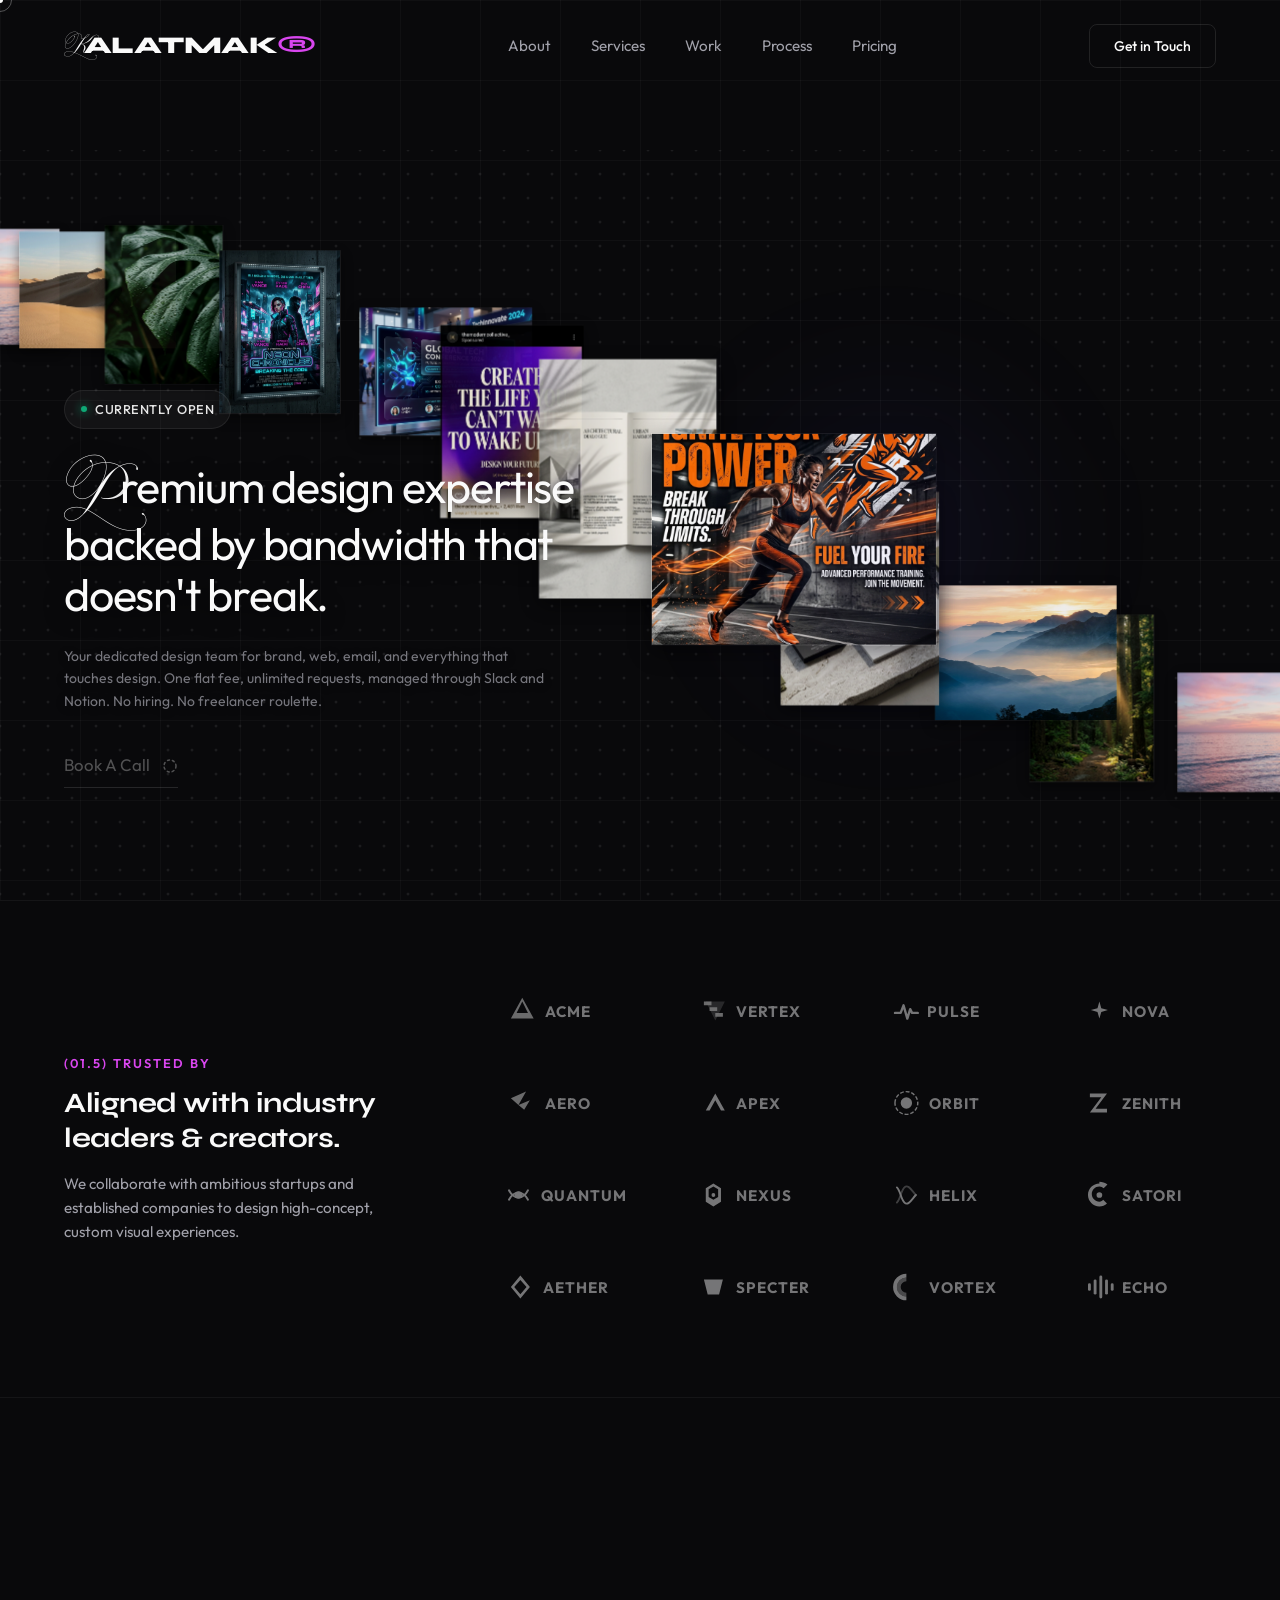
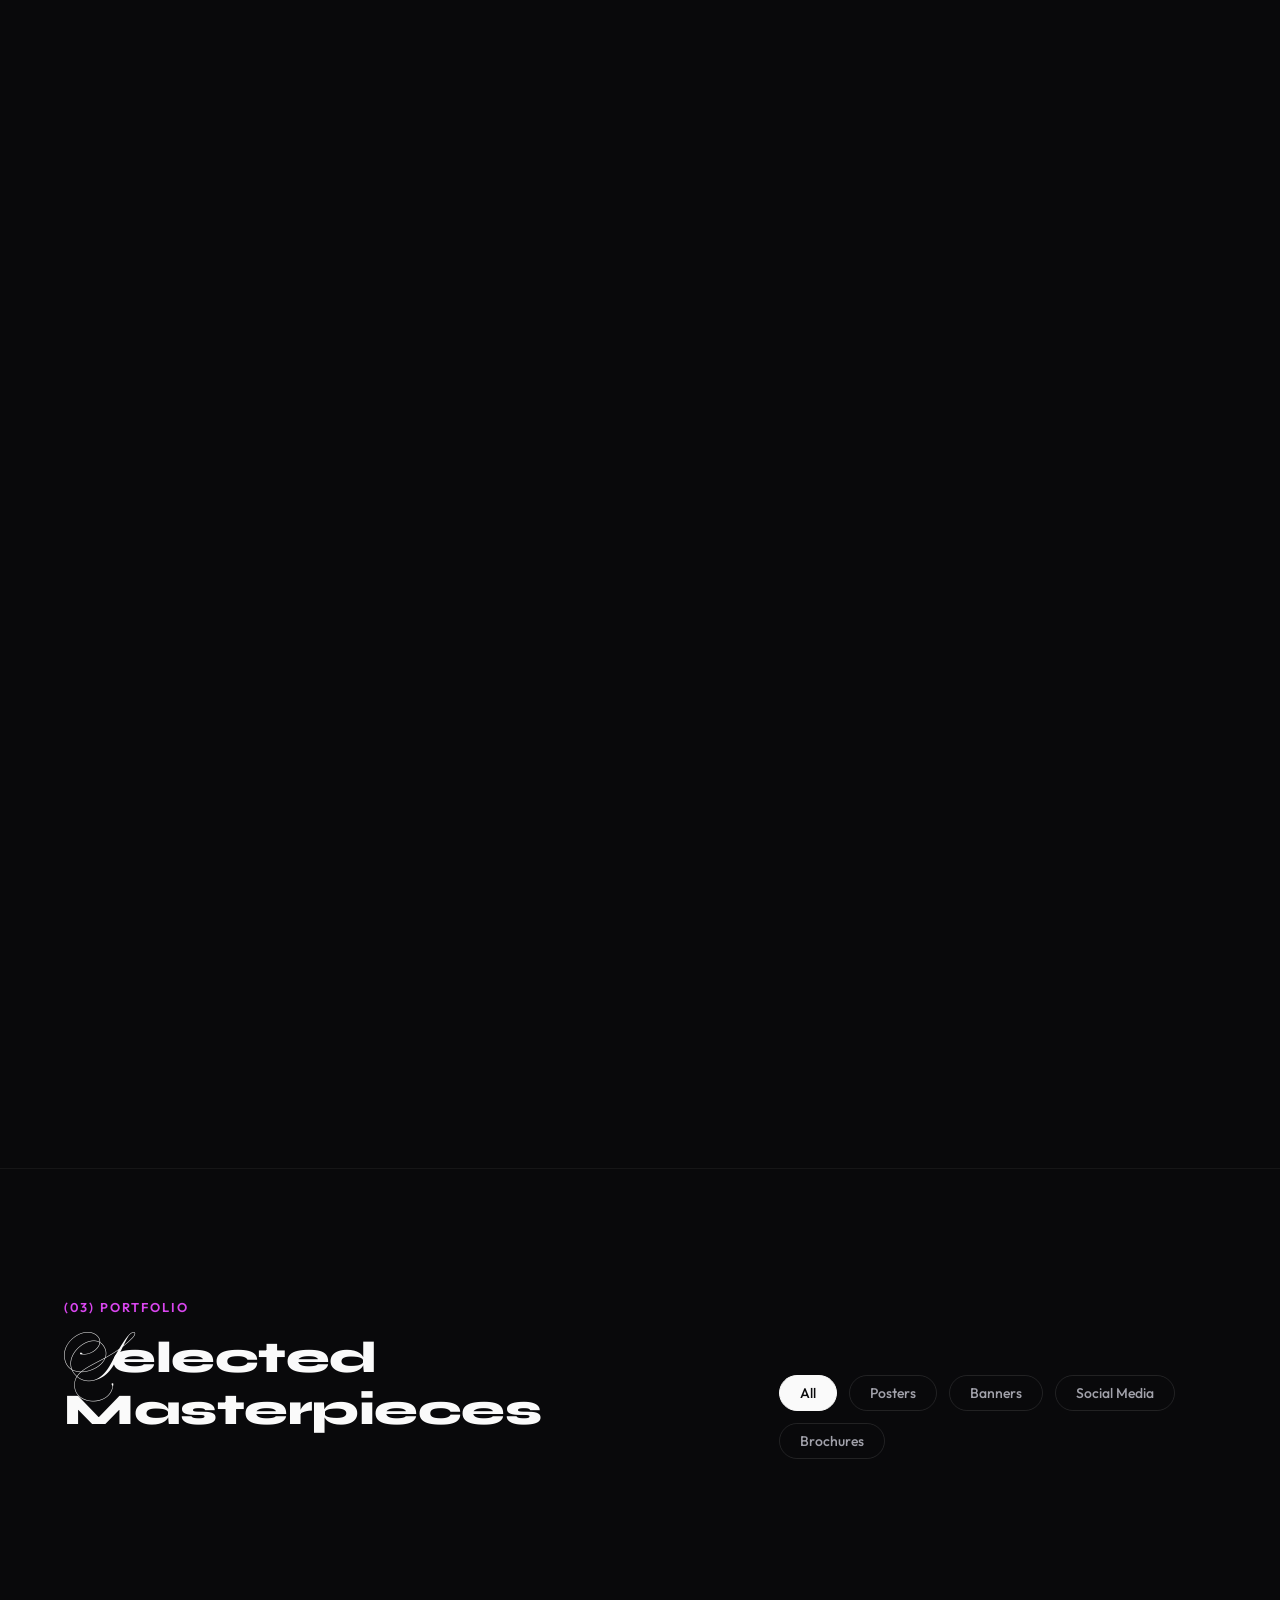
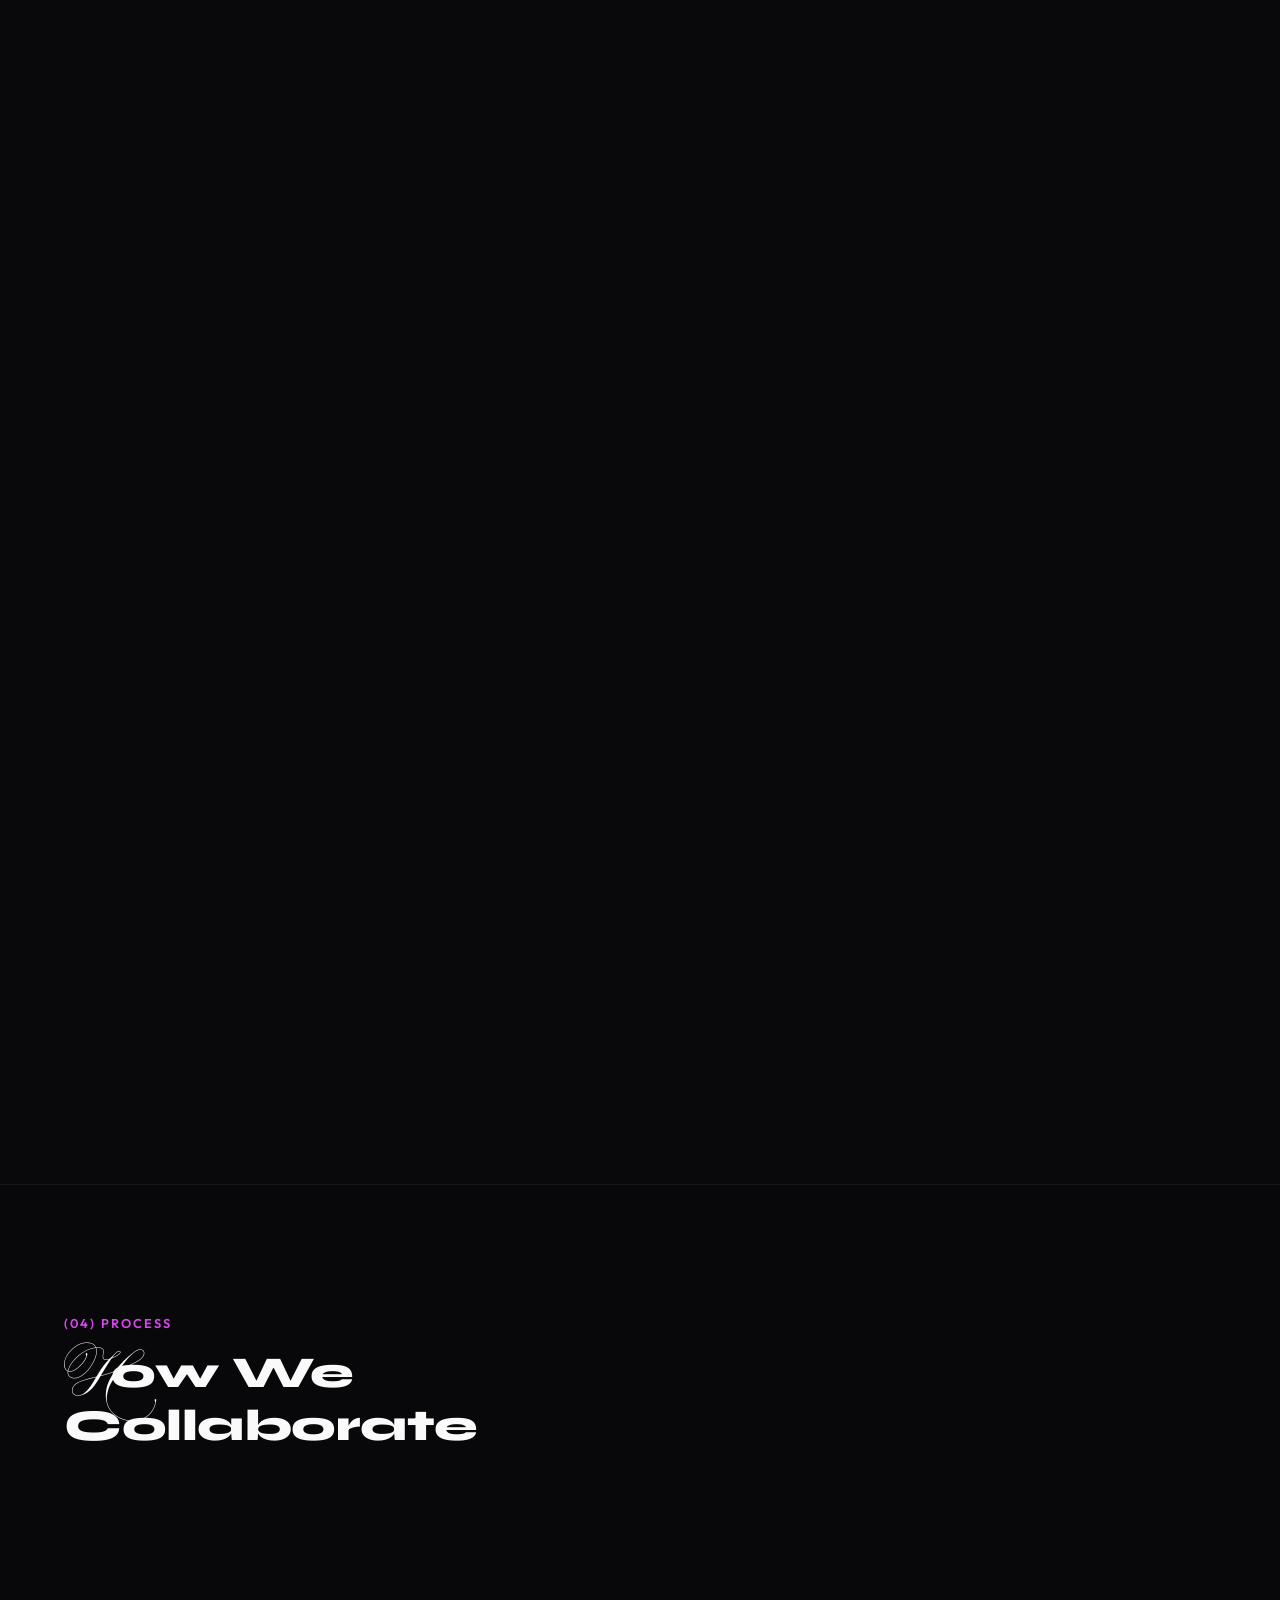
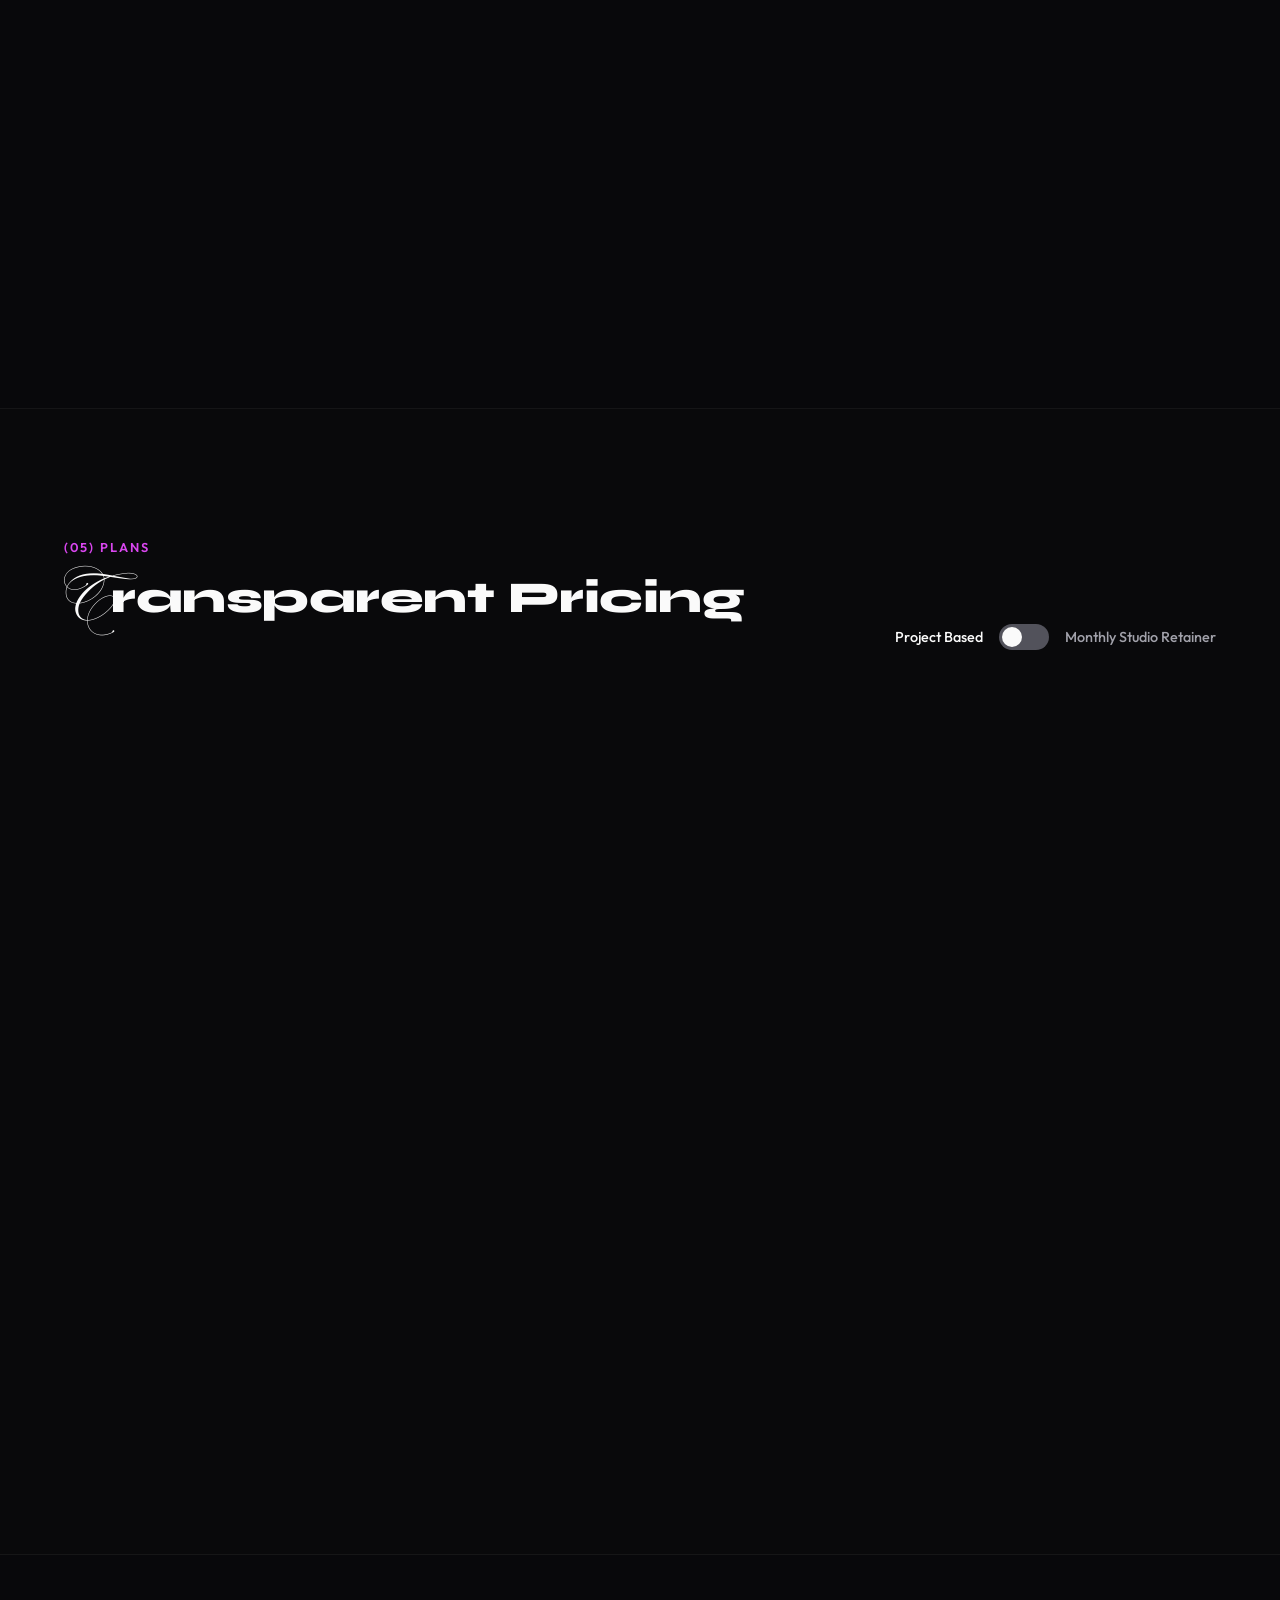
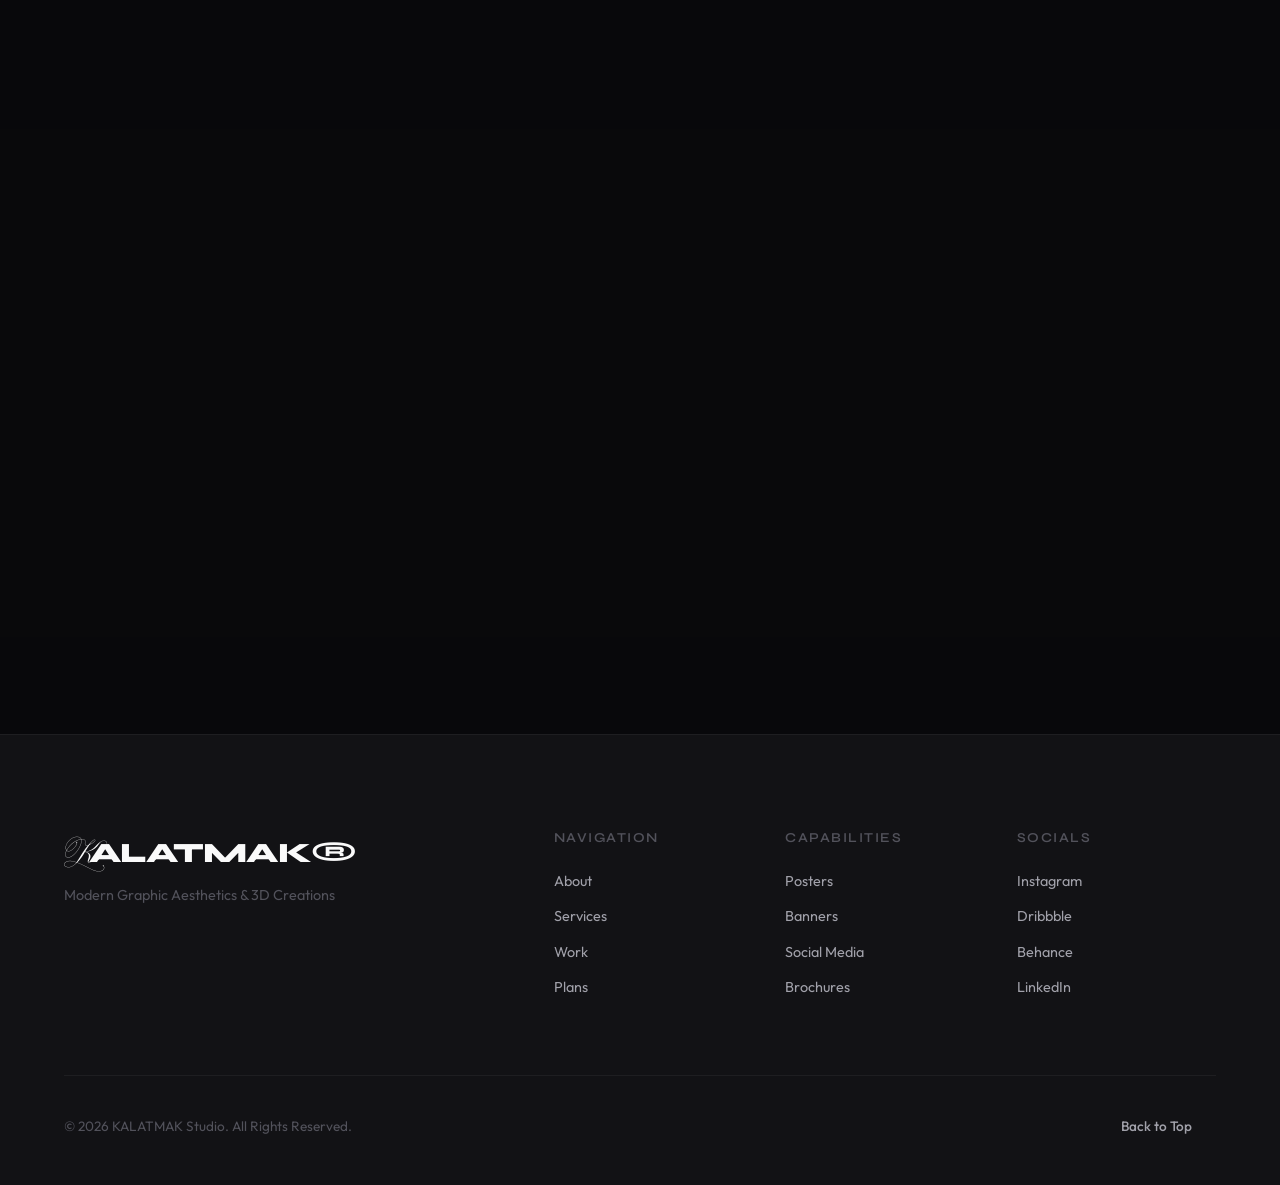
==== index.html @ f33ed6b5 "Slider changes is pandding" ====
<!DOCTYPE html>
<html lang="en">
<head>
  <meta charset="UTF-8">
  <meta name="viewport" content="width=device-width, initial-scale=1.0">
  <title>KALATMAK® — Creative Graphic Design Studio</title>
  <meta name="description" content="KALATMAK® is a premium creative design studio specializing in Posters, Banners, Social Media Posts, Brochures, and advanced visual communication. Fully creative designs with smooth animations and interactive 3D elements.">
  <meta name="keywords" content="graphic design, poster design, banner design, social media post, brochure, branding, creative studio, Kalatmak">
  <meta name="author" content="Kalatmak">
  
  <!-- Favicon -->
  <link rel="icon" href="data:image/svg+xml,<svg xmlns=%22http://www.w3.org/2000/svg%22 viewBox=%220 0 100 100%22><text y=%22.9em%22 font-size=%2290%22>⚡</text></svg>">

  <!-- Google Fonts -->
  <link rel="preconnect" href="https://fonts.googleapis.com">
  <link rel="preconnect" href="https://fonts.gstatic.com" crossorigin>
  <link href="https://fonts.googleapis.com/css2?family=Outfit:wght@300;400;500;600;700&family=Syne:wght@700;800&family=Cormorant+Garamond:ital,wght@1,400;1,500;1,600;1,700&display=swap" rel="stylesheet">
  
  <!-- Lucide Icons -->
  <script src="https://unpkg.com/lucide@latest"></script>

  <!-- GSAP & Three.js CDNs -->
  <script src="https://cdnjs.cloudflare.com/ajax/libs/three.js/r128/three.min.js"></script>
  <script src="https://cdnjs.cloudflare.com/ajax/libs/gsap/3.12.2/gsap.min.js"></script>
  <script src="https://cdnjs.cloudflare.com/ajax/libs/gsap/3.12.2/ScrollTrigger.min.js"></script>
  
  <!-- Custom Stylesheet -->
  <link rel="stylesheet" href="css/style.css?v=4.2">
</head>
<body>

  <!-- Custom Cursor -->
  <div class="custom-cursor-dot" id="cursorDot"></div>
  <div class="custom-cursor-circle" id="cursorCircle"></div>

  <!-- Preloader Screen -->
  <div class="preloader" id="preloader">
    <div class="preloader-content">
      <div class="preloader-logo">KALATMAK<span>®</span></div>
      <div class="preloader-bar">
        <div class="preloader-progress" id="preloaderProgress"></div>
      </div>
      <span class="preloader-percent" id="preloaderPercent">0%</span>
      <p class="preloader-tagline">Loading Boundless Creativity...</p>
    </div>
  </div>

  <!-- Scroll Progress Indicator -->
  <div class="scroll-progress-container">
    <div class="scroll-progress-bar" id="scrollProgressBar"></div>
  </div>

  <!-- Floating Navigation Header -->
  <header class="navbar" id="navbar">
    <div class="navbar-container">
      <a href="#" class="logo"><span class="serif-initial" style="font-size: 1.1em; margin-right: -0.15em;">K</span>ALATMAK<span class="logo-accent">®</span></a>
      <nav class="nav-links" id="navLinks">
        <a href="#about" class="nav-link">About</a>
        <a href="#services" class="nav-link">Services</a>
        <a href="#work" class="nav-link">Work</a>
        <a href="#process" class="nav-link">Process</a>
        <a href="#pricing" class="nav-link">Pricing</a>
      </nav>
      <div class="nav-right">
        <div class="nav-actions">
          <a href="#contact" class="btn btn-outline hover-magnetic">Get in Touch</a>
        </div>
        <button class="hamburger" id="hamburgerBtn" aria-label="Toggle Navigation">
          <span class="hamburger-line line-1"></span>
          <span class="hamburger-line line-2"></span>
        </button>
      </div>
    </div>
  </header>

  <!-- Main Layout Wrapper -->
  <main class="smooth-wrapper">
    <div class="smooth-content">

      <section class="hero" id="home">
        <!-- Interactive Background Dot Grid -->
        <canvas id="bgDotField"></canvas>

        <!-- Sine Wave Carousel Background Container -->
        <div class="hero-carousel-container" id="sine-carousel">
          <div class="sine-track" id="sineTrack">
            <div class="sine-card landscape"><img src="images/nature_mountains.png" alt="Nature mountains"></div>
            <div class="sine-card"><img src="images/nature_forest.png" alt="Nature forest"></div>
            <div class="sine-card landscape"><img src="images/nature_ocean.png" alt="Nature ocean"></div>
            <div class="sine-card landscape"><img src="images/nature_desert.png" alt="Nature desert"></div>
            <div class="sine-card"><img src="images/nature_foliage.png" alt="Nature foliage"></div>
            <div class="sine-card"><img src="images/cyberpunk_poster.png" alt="Cyberpunk poster"></div>
            <div class="sine-card landscape"><img src="images/tech_banner.png" alt="Tech conference banner"></div>
            <div class="sine-card"><img src="images/social_post.png" alt="Aesthetic instagram carousel"></div>
            <div class="sine-card"><img src="images/minimal_brochure.png" alt="Minimal brochure design"></div>
            <div class="sine-card landscape"><img src="images/fitness_banner.png" alt="Apex fitness banner"></div>
            <div class="sine-card"><img src="images/brand_identity.png" alt="Corporate stationery mockup"></div>
            
            <div class="sine-card landscape"><img src="images/nature_mountains.png" alt="Nature mountains"></div>
            <div class="sine-card"><img src="images/nature_forest.png" alt="Nature forest"></div>
            <div class="sine-card landscape"><img src="images/nature_ocean.png" alt="Nature ocean"></div>
            <div class="sine-card landscape"><img src="images/nature_desert.png" alt="Nature desert"></div>
            <div class="sine-card"><img src="images/nature_foliage.png" alt="Nature foliage"></div>
            <div class="sine-card"><img src="images/cyberpunk_poster.png" alt="Cyberpunk poster"></div>
            <div class="sine-card landscape"><img src="images/tech_banner.png" alt="Tech conference banner"></div>
          </div>
        </div>
        
        <div class="hero-radial-glow"></div>
        
        <div class="hero-content">
          <div class="hero-content-left">
            <div class="hero-status animate-fade-in">
              <span class="status-dot"></span>
              <span class="status-text">Currently Open</span>
            </div>
            
            <h1 class="hero-title">
              <span class="serif-initial">P</span>remium design expertise backed by bandwidth that doesn't break.
            </h1>
            
            <p class="hero-description animate-fade-in-delayed">
              Your dedicated design team for brand, web, email, and everything that touches design. One flat fee, unlimited requests, managed through Slack and Notion. No hiring. No freelancer roulette.
            </p>
            
            <div class="hero-actions animate-fade-in-delayed">
              <a href="#contact" class="hero-cta-link">
                Book A Call
                <svg class="dotted-spinner" width="16" height="16" viewBox="0 0 16 16" fill="none" stroke="currentColor" stroke-width="1.5" stroke-linecap="round">
                  <circle cx="8" cy="8" r="6" stroke-dasharray="2 3" />
                </svg>
              </a>
            </div>
          </div>
        </div>
      </section>

      <!-- Brand Logo Grid Section -->
      <section class="brands-section">
        <div class="container brands-container">
          <div class="brands-left">
            <span class="section-badge">(01.5) TRUSTED BY</span>
            <h3 class="brands-title">Aligned with industry leaders & creators.</h3>
            <p class="brands-subtitle">We collaborate with ambitious startups and established companies to design high-concept, custom visual experiences.</p>
          </div>
          <div class="brands-right">
            <div class="brands-grid">
              <!-- Brand 1: Acme -->
              <div class="brand-item">
                <svg xmlns="http://www.w3.org/2000/svg" viewBox="0 0 120 40" fill="currentColor">
                  <path d="M24 10l6 12H18l6-12zm0-4L12 28h24L24 6z" opacity="0.9"/>
                  <text x="48" y="26" font-family="'Outfit', sans-serif" font-weight="700" font-size="16" letter-spacing="1">ACME</text>
                </svg>
              </div>
              <!-- Brand 2: Vertex -->
              <div class="brand-item">
                <svg xmlns="http://www.w3.org/2000/svg" viewBox="0 0 120 40" fill="currentColor">
                  <path d="M12 10h8v4h-8zm6 6h8v4h-8zm6 6h8v4h-8z" opacity="0.9" />
                  <path d="M14 10l10 20L34 10H14z" opacity="0.3"/>
                  <text x="46" y="26" font-family="'Outfit', sans-serif" font-weight="700" font-size="16" letter-spacing="1">VERTEX</text>
                </svg>
              </div>
              <!-- Brand 3: Pulse -->
              <div class="brand-item">
                <svg xmlns="http://www.w3.org/2000/svg" viewBox="0 0 120 40" fill="currentColor">
                  <path d="M10 22h6l3-8 4 14 3-10 2 4h6" fill="none" stroke="currentColor" stroke-width="2.5" stroke-linecap="round" stroke-linejoin="round"/>
                  <text x="44" y="26" font-family="'Outfit', sans-serif" font-weight="700" font-size="16" letter-spacing="1">PULSE</text>
                </svg>
              </div>
              <!-- Brand 4: Nova -->
              <div class="brand-item">
                <svg xmlns="http://www.w3.org/2000/svg" viewBox="0 0 120 40" fill="currentColor">
                  <path d="M22 10l2 7 7 2-7 2-2 7-2-7-7-2 7-2 2-7z"/>
                  <text x="46" y="26" font-family="'Outfit', sans-serif" font-weight="700" font-size="16" letter-spacing="1">NOVA</text>
                </svg>
              </div>
              <!-- Brand 5: Aero -->
              <div class="brand-item">
                <svg xmlns="http://www.w3.org/2000/svg" viewBox="0 0 120 40" fill="currentColor">
                  <path d="M12 15l16-7-8 14-8-7zm8 7l12-5-6 10-6-5z" opacity="0.9"/>
                  <text x="48" y="26" font-family="'Outfit', sans-serif" font-weight="700" font-size="16" letter-spacing="1">AERO</text>
                </svg>
              </div>
              <!-- Brand 6: Apex -->
              <div class="brand-item">
                <svg xmlns="http://www.w3.org/2000/svg" viewBox="0 0 120 40" fill="currentColor">
                  <path d="M14 28l10-18 10 18h-4l-6-11-6 11H14z"/>
                  <text x="46" y="26" font-family="'Outfit', sans-serif" font-weight="700" font-size="16" letter-spacing="1">APEX</text>
                </svg>
              </div>
              <!-- Brand 7: Orbit -->
              <div class="brand-item">
                <svg xmlns="http://www.w3.org/2000/svg" viewBox="0 0 120 40" fill="currentColor">
                  <circle cx="22" cy="20" r="6"/>
                  <path d="M10 20c0-6.6 5.4-12 12-12s12 5.4 12 12-5.4 12-12 12-12-5.4-12-12z" fill="none" stroke="currentColor" stroke-width="1.5" stroke-dasharray="4 2"/>
                  <text x="46" y="26" font-family="'Outfit', sans-serif" font-weight="700" font-size="16" letter-spacing="1">ORBIT</text>
                </svg>
              </div>
              <!-- Brand 8: Zenith -->
              <div class="brand-item">
                <svg xmlns="http://www.w3.org/2000/svg" viewBox="0 0 120 40" fill="currentColor">
                  <path d="M12 10h18l-12 16h12v4H12l12-16H12v-4z"/>
                  <text x="46" y="26" font-family="'Outfit', sans-serif" font-weight="700" font-size="16" letter-spacing="1">ZENITH</text>
                </svg>
              </div>
              <!-- Brand 9: Quantum -->
              <div class="brand-item">
                <svg xmlns="http://www.w3.org/2000/svg" viewBox="0 0 120 40" fill="currentColor">
                  <circle cx="20" cy="20" r="4"/>
                  <path d="M10 25c5-10 15-10 20 0" fill="none" stroke="currentColor" stroke-width="2" stroke-linecap="round"/>
                  <path d="M30 15c-5 10-15 10-20 0" fill="none" stroke="currentColor" stroke-width="2" stroke-linecap="round"/>
                  <text x="44" y="26" font-family="'Outfit', sans-serif" font-weight="700" font-size="16" letter-spacing="1">QUANTUM</text>
                </svg>
              </div>
              <!-- Brand 10: Nexus -->
              <div class="brand-item">
                <svg xmlns="http://www.w3.org/2000/svg" viewBox="0 0 120 40" fill="currentColor">
                  <path d="M22 8l8 5v14l-8 5-8-5V13l8-5zm0 3l-5 3v8l5 3 5-3v-8l-5-3z"/>
                  <circle cx="22" cy="20" r="2"/>
                  <text x="46" y="26" font-family="'Outfit', sans-serif" font-weight="700" font-size="16" letter-spacing="1">NEXUS</text>
                </svg>
              </div>
              <!-- Brand 11: Helix -->
              <div class="brand-item">
                <svg xmlns="http://www.w3.org/2000/svg" viewBox="0 0 120 40" fill="currentColor">
                  <path d="M12 12c4 4 4 12 8 16s8-4 12-8" fill="none" stroke="currentColor" stroke-width="2" stroke-linecap="round"/>
                  <path d="M12 28c4-4 4-12 8-16s8 4 12 8" fill="none" stroke="currentColor" stroke-width="2" stroke-linecap="round" opacity="0.5"/>
                  <text x="46" y="26" font-family="'Outfit', sans-serif" font-weight="700" font-size="16" letter-spacing="1">HELIX</text>
                </svg>
              </div>
              <!-- Brand 12: Satori -->
              <div class="brand-item">
                <svg xmlns="http://www.w3.org/2000/svg" viewBox="0 0 120 40" fill="currentColor">
                  <path d="M22 8c-6.6 0-12 5.4-12 12s5.4 12 12 12c3 0 6-1 8-3l-4-4c-1 1-2 2-4 2-4.4 0-8-3.6-8-8s3.6-8 8-8c2 0 3.5 1 4.5 2l4-4c-2.5-2-5.5-3-8.5-3z"/>
                  <circle cx="22" cy="20" r="3"/>
                  <text x="46" y="26" font-family="'Outfit', sans-serif" font-weight="700" font-size="16" letter-spacing="1">SATORI</text>
                </svg>
              </div>
              <!-- Brand 13: Aether -->
              <div class="brand-item">
                <svg xmlns="http://www.w3.org/2000/svg" viewBox="0 0 120 40" fill="currentColor">
                  <path d="M22 8l10 12-10 12-10-12 10-12zm0 4.5L15.5 20 22 27.5 28.5 20 22 12.5z"/>
                  <text x="46" y="26" font-family="'Outfit', sans-serif" font-weight="700" font-size="16" letter-spacing="1">AETHER</text>
                </svg>
              </div>
              <!-- Brand 14: Specter -->
              <div class="brand-item">
                <svg xmlns="http://www.w3.org/2000/svg" viewBox="0 0 120 40" fill="currentColor">
                  <path d="M12 12h20l-4 16H16l-4-16zm6 4h8v8h-8v-8z"/>
                  <text x="46" y="26" font-family="'Outfit', sans-serif" font-weight="700" font-size="16" letter-spacing="1">SPECTER</text>
                </svg>
              </div>
              <!-- Brand 15: Vortex -->
              <div class="brand-item">
                <svg xmlns="http://www.w3.org/2000/svg" viewBox="0 0 120 40" fill="currentColor">
                  <path d="M22 10a10 10 0 000 20v-4a6 6 0 010-12v-4z" opacity="0.6"/>
                  <path d="M22 6a14 14 0 000 28v-4a10 10 0 010-20V6z"/>
                  <text x="46" y="26" font-family="'Outfit', sans-serif" font-weight="700" font-size="16" letter-spacing="1">VORTEX</text>
                </svg>
              </div>
              <!-- Brand 16: Echo -->
              <div class="brand-item">
                <svg xmlns="http://www.w3.org/2000/svg" viewBox="0 0 120 40" fill="currentColor">
                  <rect x="10" y="16" width="3" height="8" rx="1.5"/>
                  <rect x="16" y="12" width="3" height="16" rx="1.5"/>
                  <rect x="22" y="8" width="3" height="24" rx="1.5"/>
                  <rect x="28" y="12" width="3" height="16" rx="1.5"/>
                  <rect x="34" y="16" width="3" height="8" rx="1.5"/>
                  <text x="46" y="26" font-family="'Outfit', sans-serif" font-weight="700" font-size="16" letter-spacing="1">ECHO</text>
                </svg>
              </div>
            </div>
          </div>
        </div>
      </section>

      <!-- About Section -->
      <section class="about" id="about">
        <div class="container grid-container">
          <div class="about-left reveal-element">
            <span class="section-badge">(01) WHO WE ARE</span>
            <h2 class="section-title"><span class="serif-initial">T</span>he creative spark your brand deserves.</h2>
          </div>
          <div class="about-right reveal-element">
            <p class="lead-text">
              Kalatmak is a forward-thinking design studio. We reject boring templates, clunky layouts, and cookie-cutter graphics. We operate at the intersection of modern aesthetics, technical precision, and storytelling.
            </p>
            <p class="body-text">
              Whether you need eye-catching marketing materials, conversion-focused banner packages, or editorial print brochures, we combine rich styling, glassmorphic textures, and elegant visual hierarchies to deliver designs that captivate and convert.
            </p>
          </div>
        </div>
      </section>

      <!-- Editorial Benefits Section -->
      <section class="benefits-section" id="benefits">
        <div class="container">
          <div class="benefits-header reveal-element">
            <div class="benefits-header-left">
              <h2 class="benefits-title">
                <span class="serif-initial">N</span>ot just another design team.<br>The one you stop searching after.
              </h2>
              <p class="benefits-subtitle">
                Over 12 years grinding alongside founders & agencies with a chip on their shoulder and a story that needs telling. KALATMAK is the design partner teams turn to when speed & quality matter most.
              </p>
            </div>
            <div class="benefits-header-right">
              <a href="#contact" class="benefits-link">
                Book A Call
                <svg class="dotted-spinner" width="16" height="16" viewBox="0 0 16 16" fill="none" stroke="currentColor" stroke-width="1.5" stroke-linecap="round">
                  <circle cx="8" cy="8" r="6" stroke-dasharray="2 3" />
                </svg>
              </a>
            </div>
          </div>

          <div class="benefits-grid">
            <!-- Benefit 01 -->
            <div class="benefit-card reveal-card">
              <div class="benefit-num">(01)</div>
              <div class="benefit-icon">
                <svg viewBox="0 0 80 80" width="80" height="80" fill="none" stroke="currentColor">
                  <defs>
                    <radialGradient id="grad-radial-1" cx="50%" cy="50%" r="50%" fx="30%" fy="30%">
                      <stop offset="0%" stop-color="#ffffff" />
                      <stop offset="60%" stop-color="#a1a1aa" stop-opacity="0.6" />
                      <stop offset="100%" stop-color="#121215" stop-opacity="0.1" />
                    </radialGradient>
                    <linearGradient id="grad-stroke-1" x1="0%" y1="0%" x2="100%" y2="100%">
                      <stop offset="0%" stop-color="#ffffff" stop-opacity="0.4" />
                      <stop offset="100%" stop-color="#ffffff" stop-opacity="0.05" />
                    </linearGradient>
                  </defs>
                  <circle cx="40" cy="40" r="32" stroke="url(#grad-stroke-1)" stroke-width="1.2"/>
                  <circle cx="40" cy="40" r="28" stroke="url(#grad-stroke-1)" stroke-width="0.8" stroke-dasharray="2 2" opacity="0.6"/>
                  <path d="M40 20 Q40 40 20 40 Q40 40 40 60 Q40 40 60 40 Q40 40 40 20 Z" fill="url(#grad-radial-1)" stroke="url(#grad-stroke-1)" stroke-width="0.5"/>
                </svg>
              </div>
              <h3 class="benefit-card-title"><span class="serif-initial">T</span>he Best</h3>
              <p class="benefit-card-desc">Every designer on our team is handpicked and vetted with 5+ years of experience. You'll never work with someone who's still figuring it out.</p>
            </div>

            <!-- Benefit 02 -->
            <div class="benefit-card reveal-card">
              <div class="benefit-num">(02)</div>
              <div class="benefit-icon">
                <svg viewBox="0 0 80 80" width="80" height="80" fill="none">
                  <defs>
                    <linearGradient id="grad-linear-2" x1="0%" y1="0%" x2="100%" y2="100%">
                      <stop offset="0%" stop-color="#ffffff" />
                      <stop offset="50%" stop-color="#71717a" stop-opacity="0.7" />
                      <stop offset="100%" stop-color="#18181b" stop-opacity="0.2" />
                    </linearGradient>
                    <linearGradient id="grad-stroke-2" x1="0%" y1="0%" x2="100%" y2="100%">
                      <stop offset="0%" stop-color="#ffffff" stop-opacity="0.3" />
                      <stop offset="100%" stop-color="#ffffff" stop-opacity="0.02" />
                    </linearGradient>
                  </defs>
                  <g stroke="url(#grad-stroke-2)" stroke-width="1">
                    <rect x="33" y="33" width="14" height="14" rx="4" fill="url(#grad-linear-2)" />
                    <rect x="33" y="16" width="14" height="14" rx="4" fill="url(#grad-linear-2)" />
                    <rect x="33" y="50" width="14" height="14" rx="4" fill="url(#grad-linear-2)" />
                    <rect x="16" y="33" width="14" height="14" rx="4" fill="url(#grad-linear-2)" />
                    <rect x="50" y="33" width="14" height="14" rx="4" fill="url(#grad-linear-2)" />
                  </g>
                </svg>
              </div>
              <h3 class="benefit-card-title"><span class="serif-initial">N</span>o Micromanaging</h3>
              <p class="benefit-card-desc">No more to-do lists. We manage everything from designers to tasks, and deadlines. All done for you.</p>
            </div>

            <!-- Benefit 03 -->
            <div class="benefit-card reveal-card">
              <div class="benefit-num">(03)</div>
              <div class="benefit-icon">
                <svg viewBox="0 0 80 80" width="80" height="80" fill="none">
                  <defs>
                    <linearGradient id="grad-linear-3" x1="0%" y1="0%" x2="0%" y2="100%">
                      <stop offset="0%" stop-color="#ffffff" />
                      <stop offset="50%" stop-color="#71717a" stop-opacity="0.5" />
                      <stop offset="100%" stop-color="#18181b" stop-opacity="0.1" />
                    </linearGradient>
                    <linearGradient id="grad-stroke-3" x1="0%" y1="0%" x2="0%" y2="100%">
                      <stop offset="0%" stop-color="#ffffff" stop-opacity="0.25" />
                      <stop offset="100%" stop-color="#ffffff" stop-opacity="0.02" />
                    </linearGradient>
                  </defs>
                  <g stroke="url(#grad-stroke-3)" stroke-width="0.8">
                    <path d="M 18 20 L 24 20 C 30 25, 18 45, 30 60 L 24 60 C 12 45, 24 25, 18 20 Z" fill="url(#grad-linear-3)" opacity="0.4" />
                    <path d="M 30 20 L 36 20 C 42 25, 30 45, 42 60 L 36 60 C 24 45, 36 25, 30 20 Z" fill="url(#grad-linear-3)" opacity="0.7" />
                    <path d="M 42 20 L 48 20 C 54 25, 42 45, 54 60 L 48 60 C 36 45, 48 25, 42 20 Z" fill="url(#grad-linear-3)" opacity="1.0" />
                  </g>
                </svg>
              </div>
              <h3 class="benefit-card-title"><span class="serif-initial">L</span>ightning Fast</h3>
              <p class="benefit-card-desc">Our designers respond and begin the task within 4 hours from it's creation & assignment in Notion.</p>
            </div>

            <!-- Benefit 04 -->
            <div class="benefit-card reveal-card">
              <div class="benefit-num">(04)</div>
              <div class="benefit-icon">
                <svg viewBox="0 0 80 80" width="80" height="80" fill="none">
                  <defs>
                    <radialGradient id="grad-radial-4" cx="50%" cy="50%" r="50%">
                      <stop offset="0%" stop-color="#ffffff" />
                      <stop offset="70%" stop-color="#a1a1aa" stop-opacity="0.4" />
                      <stop offset="100%" stop-color="#121215" stop-opacity="0.1" />
                    </radialGradient>
                    <linearGradient id="grad-stroke-4" x1="0%" y1="0%" x2="100%" y2="100%">
                      <stop offset="0%" stop-color="#ffffff" stop-opacity="0.5" />
                      <stop offset="50%" stop-color="#ffffff" stop-opacity="0.15" />
                      <stop offset="100%" stop-color="#ffffff" stop-opacity="0.02" />
                    </linearGradient>
                  </defs>
                  <g stroke="url(#grad-stroke-4)" stroke-width="0.8" opacity="0.7">
                    <line x1="12" y1="40" x2="68" y2="40" />
                    <line x1="40" y1="12" x2="40" y2="68" />
                    <line x1="20" y1="20" x2="60" y2="60" />
                    <line x1="60" y1="20" x2="20" y2="60" />
                  </g>
                  <path d="M 40 18 L 62 40 L 40 62 L 18 40 Z" stroke="url(#grad-stroke-4)" stroke-width="1.2" />
                  <path d="M 40 22 L 58 40 L 40 58 L 22 40 Z" stroke="url(#grad-stroke-4)" stroke-width="0.8" stroke-dasharray="2 2" opacity="0.6" />
                  <path d="M 40 32 Q 40 40 32 40 Q 40 40 40 48 Q 40 40 48 40 Q 40 40 40 32 Z" fill="url(#grad-radial-4)" stroke="url(#grad-stroke-4)" stroke-width="0.5"/>
                </svg>
              </div>
              <h3 class="benefit-card-title"><span class="serif-initial">U</span>nique & all yours</h3>
              <p class="benefit-card-desc">Our work is always 100% original and unique. We never use clone, kits, or copy or recycle designs.</p>
            </div>

            <!-- Benefit 05 -->
            <div class="benefit-card reveal-card">
              <div class="benefit-num">(05)</div>
              <div class="benefit-icon">
                <svg viewBox="0 0 80 80" width="80" height="80" fill="none">
                  <defs>
                    <radialGradient id="grad-radial-5" cx="45%" cy="45%" r="60%">
                      <stop offset="0%" stop-color="#ffffff" />
                      <stop offset="40%" stop-color="#a1a1aa" stop-opacity="0.8" />
                      <stop offset="75%" stop-color="#27272a" stop-opacity="0.3" />
                      <stop offset="100%" stop-color="#09090b" stop-opacity="0.0" />
                    </radialGradient>
                    <linearGradient id="grad-stroke-5" x1="0%" y1="0%" x2="100%" y2="100%">
                      <stop offset="0%" stop-color="#ffffff" stop-opacity="0.4" />
                      <stop offset="100%" stop-color="#ffffff" stop-opacity="0.05" />
                    </linearGradient>
                  </defs>
                  <path d="M 40 12 Q 40 40 12 40 Q 40 40 40 68 Q 40 40 68 40 Q 40 40 40 12 Z" fill="url(#grad-radial-5)" stroke="url(#grad-stroke-5)" stroke-width="0.8" />
                </svg>
              </div>
              <h3 class="benefit-card-title"><span class="serif-initial">E</span>lites only</h3>
              <p class="benefit-card-desc">All of our designers are industry experts carrying over 5+ years of experience under their belt in e-mails & websites.</p>
            </div>

            <!-- Benefit 06 -->
            <div class="benefit-card reveal-card">
              <div class="benefit-num">(06)</div>
              <div class="benefit-icon">
                <svg viewBox="0 0 80 80" width="80" height="80" fill="none">
                  <defs>
                    <linearGradient id="grad-linear-6" x1="0%" y1="0%" x2="100%" y2="100%">
                      <stop offset="0%" stop-color="#ffffff" />
                      <stop offset="50%" stop-color="#71717a" stop-opacity="0.6" />
                      <stop offset="100%" stop-color="#18181b" stop-opacity="0.15" />
                    </linearGradient>
                    <linearGradient id="grad-stroke-6" x1="0%" y1="0%" x2="100%" y2="100%">
                      <stop offset="0%" stop-color="#ffffff" stop-opacity="0.4" />
                      <stop offset="100%" stop-color="#ffffff" stop-opacity="0.02" />
                    </linearGradient>
                  </defs>
                  <path fill-rule="evenodd" clip-rule="evenodd" d="M 40 12 A 28 28 0 1 0 40 68 A 28 28 0 1 0 40 12 Z M 40 24 A 16 16 0 1 1 40 56 A 16 16 0 1 1 40 24 Z" fill="url(#grad-linear-6)" stroke="url(#grad-stroke-6)" stroke-width="0.8" />
                </svg>
              </div>
              <h3 class="benefit-card-title"><span class="serif-initial">R</span>eliable by default</h3>
              <p class="benefit-card-desc">No chasing, no disappearing acts, no missed deadlines. Just dependable design support that keeps things moving.</p>
            </div>

            <!-- Benefit 07 -->
            <div class="benefit-card reveal-card">
              <div class="benefit-num">(07)</div>
              <div class="benefit-icon">
                <svg viewBox="0 0 80 80" width="80" height="80" fill="none">
                  <defs>
                    <linearGradient id="grad-stroke-7" x1="0%" y1="0%" x2="100%" y2="100%">
                      <stop offset="0%" stop-color="#ffffff" stop-opacity="0.8" />
                      <stop offset="50%" stop-color="#ffffff" stop-opacity="0.3" />
                      <stop offset="100%" stop-color="#ffffff" stop-opacity="0.05" />
                    </linearGradient>
                  </defs>
                  <g stroke="url(#grad-stroke-7)" stroke-width="1.0">
                    <path d="M 22 22 Q 40 34 58 22" />
                    <path d="M 22 58 Q 40 46 58 58" />
                    <path d="M 22 22 Q 34 40 22 58" />
                    <path d="M 58 22 Q 46 40 58 58" />
                    <path d="M 24 28 Q 40 37 56 28" opacity="0.6" stroke-width="0.8" />
                    <path d="M 24 52 Q 40 43 56 52" opacity="0.6" stroke-width="0.8" />
                    <path d="M 28 24 Q 37 40 28 56" opacity="0.6" stroke-width="0.8" />
                    <path d="M 52 24 Q 43 40 52 56" opacity="0.6" stroke-width="0.8" />
                    <path d="M 26 34 Q 40 40 54 34" opacity="0.3" stroke-width="0.6" />
                    <path d="M 26 46 Q 40 40 54 46" opacity="0.3" stroke-width="0.6" />
                    <path d="M 34 26 Q 40 40 34 54" opacity="0.3" stroke-width="0.6" />
                    <path d="M 46 26 Q 40 40 46 54" opacity="0.3" stroke-width="0.6" />
                    <line x1="40" y1="20" x2="40" y2="60" opacity="0.4" stroke-width="0.8" />
                    <line x1="20" y1="40" x2="60" y2="40" opacity="0.4" stroke-width="0.8" />
                  </g>
                </svg>
              </div>
              <h3 class="benefit-card-title"><span class="serif-initial">F</span>lexible for you</h3>
              <p class="benefit-card-desc">You can pause or cancel anytime with our flexible subscription. No long-term commitments, direct control.</p>
            </div>

            <!-- Benefit 08 -->
            <div class="benefit-card reveal-card">
              <div class="benefit-num">(08)</div>
              <div class="benefit-icon">
                <svg viewBox="0 0 80 80" width="80" height="80" fill="none">
                  <defs>
                    <mask id="hatch-mask-8">
                      <circle cx="40" cy="40" r="26" fill="#ffffff" />
                    </mask>
                    <linearGradient id="grad-linear-8" x1="0%" y1="0%" x2="100%" y2="100%">
                      <stop offset="0%" stop-color="#ffffff" />
                      <stop offset="50%" stop-color="#a1a1aa" stop-opacity="0.6" />
                      <stop offset="100%" stop-color="#18181b" stop-opacity="0.1" />
                    </linearGradient>
                  </defs>
                  <circle cx="40" cy="40" r="26" stroke="url(#grad-linear-8)" stroke-width="0.8" opacity="0.4" />
                  <g mask="url(#hatch-mask-8)">
                    <path d="
                      M 0 80 L 80 0 
                      M 5 85 L 85 5 
                      M -5 75 L 75 -5 
                      M 10 90 L 90 10 
                      M -10 70 L 70 -10 
                      M 15 95 L 95 15 
                      M -15 65 L 65 -15 
                      M 20 100 L 100 20 
                      M -20 60 L 60 -20 
                      M 25 105 L 105 25 
                      M -25 55 L 55 -25 
                      M 30 110 L 110 30 
                      M -30 50 L 50 -30 
                      M 35 115 L 115 35 
                      M -35 45 L 45 -35 
                      M 40 120 L 120 40 
                      M -40 40 L 40 -40 
                      M 45 125 L 125 45 
                      M -45 35 L 35 -35 
                      M 50 130 L 130 50 
                      M -50 30 L 30 -30 
                      M 55 135 L 135 55 
                      M -55 25 L 25 -25 
                      M 60 140 L 140 60 
                      M -60 20 L 20 -20 
                      M 65 145 L 145 65 
                      M -65 15 L 15 -15 
                      M 70 150 L 150 70 
                      M -70 10 L 10 -10
                    " stroke="url(#grad-linear-8)" stroke-width="1.8" />
                  </g>
                </svg>
              </div>
              <h3 class="benefit-card-title"><span class="serif-initial">S</span>caleable & dynamic</h3>
              <p class="benefit-card-desc">We provide additional designers ready to plug into your team on top of our base plan quickly and at a fraction of the cost.</p>
            </div>
          </div>
        </div>
      </section>

      <!-- Services Section -->
      <section class="services" id="services">
        <div class="container">
          <div class="capabilities-grid">
            <!-- Column 1: Brand -->
            <div class="capability-col reveal-card">
              <div class="col-bg-num">(01)</div>
              <h3 class="col-title"><span class="serif-initial">B</span>rand</h3>
              <div class="col-list">
                <div class="col-list-item">
                  <span class="item-num">(1.1)</span>
                  <span class="item-text">Brand Strategy & Positioning</span>
                </div>
                <div class="col-list-item">
                  <span class="item-num">(1.2)</span>
                  <span class="item-text">Visual Identity Systems</span>
                </div>
                <div class="col-list-item">
                  <span class="item-num">(1.3)</span>
                  <span class="item-text">Campaign Art Direction</span>
                </div>
                <div class="col-list-item">
                  <span class="item-num">(1.4)</span>
                  <span class="item-text">Brand Guidelines</span>
                </div>
                <div class="col-list-item">
                  <span class="item-num">(1.5)</span>
                  <span class="item-text">Packaging Design</span>
                </div>
                <div class="col-list-item">
                  <span class="item-num">(1.6)</span>
                  <span class="item-text">Print & Editorial</span>
                </div>
                <div class="col-list-item">
                  <span class="item-num">(1.7)</span>
                  <span class="item-text">Custom Illustration</span>
                </div>
                <div class="col-list-item">
                  <span class="item-num">(1.8)</span>
                  <span class="item-text">Typography & Lettering</span>
                </div>
              </div>
            </div>

            <!-- Column 2: Digital -->
            <div class="capability-col reveal-card">
              <div class="col-bg-num">(02)</div>
              <h3 class="col-title"><span class="serif-initial">D</span>igital</h3>
              <div class="col-list">
                <div class="col-list-item">
                  <span class="item-num">(2.1)</span>
                  <span class="item-text">Web Design</span>
                </div>
                <div class="col-list-item">
                  <span class="item-num">(2.2)</span>
                  <span class="item-text">Web Development</span>
                </div>
                <div class="col-list-item">
                  <span class="item-num">(2.3)</span>
                  <span class="item-text">Mobile Apps</span>
                </div>
                <div class="col-list-item">
                  <span class="item-num">(2.4)</span>
                  <span class="item-text">Generative AI</span>
                </div>
                <div class="col-list-item">
                  <span class="item-num">(2.5)</span>
                  <span class="item-text">UI & UX Design</span>
                </div>
                <div class="col-list-item">
                  <span class="item-num">(2.6)</span>
                  <span class="item-text">App Design</span>
                </div>
                <div class="col-list-item">
                  <span class="item-num">(2.7)</span>
                  <span class="item-text">Product Design</span>
                </div>
              </div>
            </div>

            <!-- Column 3: Marketing -->
            <div class="capability-col reveal-card">
              <div class="col-bg-num">(03)</div>
              <h3 class="col-title"><span class="serif-initial">M</span>arketing</h3>
              <div class="col-list">
                <div class="col-list-item">
                  <span class="item-num">(3.1)</span>
                  <span class="item-text">Conversion Rate Optimization</span>
                </div>
                <div class="col-list-item">
                  <span class="item-num">(3.2)</span>
                  <span class="item-text">Email & SMS Design</span>
                </div>
                <div class="col-list-item">
                  <span class="item-num">(3.3)</span>
                  <span class="item-text">Ad Creatives Design</span>
                </div>
                <div class="col-list-item">
                  <span class="item-num">(3.4)</span>
                  <span class="item-text">Generative AI</span>
                </div>
                <div class="col-list-item">
                  <span class="item-num">(3.5)</span>
                  <span class="item-text">Strategy & Consultation</span>
                </div>
                <div class="col-list-item">
                  <span class="item-num">(3.6)</span>
                  <span class="item-text">Campaigns Strategy</span>
                </div>
              </div>
            </div>
          </div>
        </div>
      </section>

      <!-- Work / Portfolio Section -->
      <section class="work" id="work">
        <div class="container">
          <div class="section-header-flex">
            <div class="section-header-left">
              <span class="section-badge">(03) PORTFOLIO</span>
              <h2 class="section-title"><span class="serif-initial">S</span>elected Masterpieces</h2>
            </div>
            
            <div class="portfolio-tabs">
              <button class="tab-btn active" data-filter="all">All</button>
              <button class="tab-btn" data-filter="poster">Posters</button>
              <button class="tab-btn" data-filter="banner">Banners</button>
              <button class="tab-btn" data-filter="social">Social Media</button>
              <button class="tab-btn" data-filter="brochure">Brochures</button>
            </div>
          </div>

          <div class="portfolio-grid" id="portfolioGrid">
            <!-- Portfolio Item 1 (Poster) -->
            <div class="portfolio-item reveal-item" data-category="poster">
              <div class="item-inner">
                <div class="item-img-container">
                  <img src="images/cyberpunk_poster.png" alt="Cyberpunk Poster Design" class="portfolio-img">
                  <div class="item-overlay">
                    <span class="item-tag">Poster Design</span>
                  </div>
                </div>
                <div class="item-info">
                  <h4 class="item-title">Neo-Tokyo Cyberpunk Poster</h4>
                  <p class="item-subtitle">High contrast neon key visual & typography</p>
                </div>
              </div>
            </div>

            <!-- Portfolio Item 2 (Banner) -->
            <div class="portfolio-item reveal-item" data-category="banner">
              <div class="item-inner">
                <div class="item-img-container">
                  <img src="images/tech_banner.png" alt="Tech Conference Banner" class="portfolio-img">
                  <div class="item-overlay">
                    <span class="item-tag">Banner Design</span>
                  </div>
                </div>
                <div class="item-info">
                  <h4 class="item-title">NextGen Tech Summit Banner</h4>
                  <p class="item-subtitle">Glassmorphic display layout & glowing shapes</p>
                </div>
              </div>
            </div>

            <!-- Portfolio Item 3 (Social) -->
            <div class="portfolio-item reveal-item" data-category="social">
              <div class="item-inner">
                <div class="item-img-container">
                  <img src="images/social_post.png" alt="Social Media Branding" class="portfolio-img">
                  <div class="item-overlay">
                    <span class="item-tag">Social Media</span>
                  </div>
                </div>
                <div class="item-info">
                  <h4 class="item-title">Aesthetic Instagram Carousel</h4>
                  <p class="item-subtitle">Gradient theme & elegant editorial serif quotes</p>
                </div>
              </div>
            </div>

            <!-- Portfolio Item 4 (Brochure) -->
            <div class="portfolio-item reveal-item" data-category="brochure">
              <div class="item-inner">
                <div class="item-img-container">
                  <img src="images/minimal_brochure.png" alt="Minimalist Brochure" class="portfolio-img">
                  <div class="item-overlay">
                    <span class="item-tag">Brochure</span>
                  </div>
                </div>
                <div class="item-info">
                  <h4 class="item-title">Arch-Studio Editorial Spread</h4>
                  <p class="item-subtitle">Minimal grid layouts & clean typography margins</p>
                </div>
              </div>
            </div>

            <!-- Portfolio Item 5 (Banner) -->
            <div class="portfolio-item reveal-item" data-category="banner">
              <div class="item-inner">
                <div class="item-img-container">
                  <img src="images/fitness_banner.png" alt="Fitness Banner" class="portfolio-img">
                  <div class="item-overlay">
                    <span class="item-tag">Banner Design</span>
                  </div>
                </div>
                <div class="item-info">
                  <h4 class="item-title">Apex Fitness Advertising Graphics</h4>
                  <p class="item-subtitle">Dynamic motion overlays & sport typography</p>
                </div>
              </div>
            </div>

            <!-- Portfolio Item 6 (Social/Branding) -->
            <div class="portfolio-item reveal-item" data-category="social">
              <div class="item-inner">
                <div class="item-img-container">
                  <img src="images/brand_identity.png" alt="Corporate Branding stationery" class="portfolio-img">
                  <div class="item-overlay">
                    <span class="item-tag">Brand Identity</span>
                  </div>
                </div>
                <div class="item-info">
                  <h4 class="item-title">Corporate Stationery Mockup</h4>
                  <p class="item-subtitle">Minimal cards, letterheads & stationery layout</p>
                </div>
              </div>
            </div>
          </div>
        </div>
      </section>

      <!-- Process Section -->
      <section class="process" id="process">
        <div class="container">
          <div class="section-header">
            <span class="section-badge">(04) PROCESS</span>
            <h2 class="section-title"><span class="serif-initial">H</span>ow We Collaborate</h2>
          </div>

          <div class="process-grid">
            <!-- Step 1 -->
            <div class="process-card reveal-card">
              <span class="process-num">01</span>
              <h3 class="process-title"><span class="serif-initial">B</span>riefing & Strategy</h3>
              <p class="process-desc">
                We kickoff by understanding your brand vision, target audience, and content requirements. We define the styling guidelines, color directions, and canvas rules.
              </p>
            </div>

            <!-- Step 2 -->
            <div class="process-card reveal-card">
              <span class="process-num">02</span>
              <h3 class="process-title"><span class="serif-initial">C</span>reative Execution</h3>
              <p class="process-desc">
                Our design team crafts bespoke layouts using high-end illustrations, 3D accents, and custom typographies. We present initial revisions within days.
              </p>
            </div>

            <!-- Step 3 -->
            <div class="process-card reveal-card">
              <span class="process-num">03</span>
              <h3 class="process-title"><span class="serif-initial">R</span>efinement & Feedback</h3>
              <p class="process-desc">
                We iterate closely with you. Utilizing direct feedback loops, we adjust typography weights, crop guidelines, and spacing ratios to perfection.
              </p>
            </div>

            <!-- Step 4 -->
            <div class="process-card reveal-card">
              <span class="process-num">04</span>
              <h3 class="process-title"><span class="serif-initial">F</span>inal Hand-off</h3>
              <p class="process-desc">
                You receive high-resolution vector and raster assets, fully layered design files, and exact spec guidelines optimized for both digital and print delivery.
              </p>
            </div>
          </div>
        </div>
      </section>

      <!-- Pricing / Packages Section -->
      <section class="pricing" id="pricing">
        <div class="container">
          <div class="section-header-flex">
            <div class="section-header-left">
              <span class="section-badge">(05) PLANS</span>
              <h2 class="section-title"><span class="serif-initial">T</span>ransparent Pricing</h2>
            </div>
            
            <div class="pricing-toggle-wrap">
              <span class="toggle-label active" id="labelMonthly">Project Based</span>
              <div class="pricing-toggle" id="pricingToggle">
                <span class="toggle-slider"></span>
              </div>
              <span class="toggle-label" id="labelSubscription">Monthly Studio Retainer</span>
            </div>
          </div>

          <div class="pricing-grid" id="pricingGrid">
            <!-- Plan 1 -->
            <div class="pricing-card reveal-card" data-monthly-price="$199" data-sub-price="$899">
              <div class="pricing-header">
                <h3 class="plan-name"><span class="serif-initial">S</span>tarter Graphic Pack</h3>
                <p class="plan-subtitle">Ideal for singular events or small social updates</p>
                <div class="plan-price"><span class="price-val">$199</span><span class="price-period">/project</span></div>
              </div>
              <hr class="plan-divider">
              <ul class="plan-features">
                <li><i data-lucide="check"></i> 1 Poster or Banner design</li>
                <li><i data-lucide="check"></i> Layered source files (PSD/Figma)</li>
                <li><i data-lucide="check"></i> 2 rounds of revision</li>
                <li><i data-lucide="check"></i> Delivery within 3 working days</li>
                <li class="disabled"><i data-lucide="x"></i> Dedicated Account Slack Channel</li>
                <li class="disabled"><i data-lucide="x"></i> Unlimited active requests</li>
              </ul>
              <a href="#contact" class="btn btn-outline hover-magnetic plan-btn">Get Started</a>
            </div>

            <!-- Plan 2 (Popular) -->
            <div class="pricing-card popular reveal-card" data-monthly-price="$499" data-sub-price="$1,990">
              <span class="popular-badge">Highly Recommended</span>
              <div class="pricing-header">
                <h3 class="plan-name"><span class="serif-initial">C</span>reative Studio Pro</h3>
                <p class="plan-subtitle">Perfect for brands running steady campaigns</p>
                <div class="plan-price"><span class="price-val">$499</span><span class="price-period">/project</span></div>
              </div>
              <hr class="plan-divider">
              <ul class="plan-features">
                <li><i data-lucide="check"></i> Up to 4 custom assets (Posters/Banners)</li>
                <li><i data-lucide="check"></i> Includes Brochure layout (Up to 8 pages)</li>
                <li><i data-lucide="check"></i> Unlimited revision cycles</li>
                <li><i data-lucide="check"></i> Priority delivery (2 working days)</li>
                <li><i data-lucide="check"></i> Full print-ready specifications</li>
                <li class="disabled" data-sub-only><i data-lucide="x"></i> Dedicated Slack & Notion Portal</li>
              </ul>
              <a href="#contact" class="btn btn-primary hover-magnetic plan-btn">Get Started</a>
            </div>

            <!-- Plan 3 -->
            <div class="pricing-card reveal-card" data-monthly-price="$890" data-sub-price="$3,490">
              <div class="pricing-header">
                <h3 class="plan-name"><span class="serif-initial">E</span>nterprise Suite</h3>
                <p class="plan-subtitle">Complete design bandwidth for expanding studios</p>
                <div class="plan-price"><span class="price-val">$890</span><span class="price-period">/project</span></div>
              </div>
              <hr class="plan-divider">
              <ul class="plan-features">
                <li><i data-lucide="check"></i> Unlimited graphic designs & booklets</li>
                <li><i data-lucide="check"></i> Custom 3D elements & textures</li>
                <li><i data-lucide="check"></i> Next-day priority delivery</li>
                <li><i data-lucide="check"></i> Direct designer contact channel</li>
                <li><i data-lucide="check"></i> Dedicated Slack & Notion Workspace</li>
                <li><i data-lucide="check"></i> Commercial use license included</li>
              </ul>
              <a href="#contact" class="btn btn-outline hover-magnetic plan-btn">Get Started</a>
            </div>
          </div>
        </div>
      </section>

      <!-- Contact/Consultation Section -->
      <section class="contact" id="contact">
        <div class="container grid-container">
          <div class="contact-left reveal-element">
            <span class="section-badge">(06) INQUIRY</span>
            <h2 class="section-title"><span class="serif-initial">L</span>et’s build something breathtaking.</h2>
            <p class="contact-desc">
              Ready to elevate your poster, banner, and social media aesthetic? Send us your brief, and let's craft visual magic together.
            </p>
            <div class="contact-info-list">
              <div class="contact-info-item">
                <i data-lucide="mail"></i>
                <div>
                  <h4>Email Us</h4>
                  <a href="mailto:hello@kalatmak.studio" class="hover-glow">hello@kalatmak.studio</a>
                </div>
              </div>
              <div class="contact-info-item">
                <i data-lucide="map-pin"></i>
                <div>
                  <h4>Location</h4>
                  <span>New Delhi, India (Serving Globally)</span>
                </div>
              </div>
            </div>
          </div>

          <div class="contact-right reveal-element">
            <form class="contact-form" id="contactForm">
              <div class="form-row">
                <div class="form-group">
                  <input type="text" id="name" required placeholder=" ">
                  <label for="name">Your Name</label>
                </div>
                <div class="form-group">
                  <input type="email" id="email" required placeholder=" ">
                  <label for="email">Email Address</label>
                </div>
              </div>
              
              <div class="form-group">
                <select id="project-type" required>
                  <option value="" disabled selected hidden></option>
                  <option value="poster">Poster Design</option>
                  <option value="banner">Advertising Banner</option>
                  <option value="social">Social Media Package</option>
                  <option value="brochure">Brochure/Catalog Design</option>
                  <option value="branding">Complete Identity Plan</option>
                </select>
                <label for="project-type" class="select-label">What do you need designed?</label>
              </div>

              <div class="form-group">
                <textarea id="message" rows="5" required placeholder=" "></textarea>
                <label for="message">Tell us about your project brief...</label>
              </div>

              <button type="submit" class="btn btn-primary hover-magnetic w-full">
                Send Inquiry <i data-lucide="send"></i>
              </button>
              
              <div class="form-response" id="formResponse"></div>
            </form>
          </div>
        </div>
      </section>

      <!-- Footer Section -->
      <footer class="footer">
        <div class="container">
          <div class="footer-top">
            <div class="footer-brand">
              <a href="#" class="logo"><span class="serif-initial" style="font-size: 1.15em; margin-right: -0.15em;">K</span>ALATMAK<span>®</span></a>
              <p class="footer-tag">Modern Graphic Aesthetics & 3D Creations</p>
            </div>
            <div class="footer-links-grid">
              <div class="footer-col">
                <h4>Navigation</h4>
                <a href="#about">About</a>
                <a href="#services">Services</a>
                <a href="#work">Work</a>
                <a href="#pricing">Plans</a>
              </div>
              <div class="footer-col">
                <h4>Capabilities</h4>
                <a href="#services">Posters</a>
                <a href="#services">Banners</a>
                <a href="#services">Social Media</a>
                <a href="#services">Brochures</a>
              </div>
              <div class="footer-col">
                <h4>Socials</h4>
                <a href="https://instagram.com" target="_blank" rel="noopener">Instagram</a>
                <a href="https://dribbble.com" target="_blank" rel="noopener">Dribbble</a>
                <a href="https://behance.net" target="_blank" rel="noopener">Behance</a>
                <a href="https://linkedin.com" target="_blank" rel="noopener">LinkedIn</a>
              </div>
            </div>
          </div>
          <hr class="footer-divider">
          <div class="footer-bottom">
            <span class="copyright">© 2026 KALATMAK Studio. All Rights Reserved.</span>
            <span class="back-to-top" id="backToTop">Back to Top <i data-lucide="arrow-up"></i></span>
          </div>
        </div>
      </footer>

    </div>
  </main>

  <!-- Lightbox Modal -->
  <div class="lightbox-modal" id="lightboxModal">
    <button class="lightbox-close" id="lightboxClose" aria-label="Close Lightbox"><i data-lucide="x"></i></button>
    <div class="lightbox-content">
      <img src="" alt="Zoomed view" id="lightboxImage">
      <p class="lightbox-caption" id="lightboxCaption"></p>
    </div>
  </div>

  <!-- Custom Script -->
  <script src="js/main.js?v=4.2"></script>
</body>
</html>
---- css/style.css ----
/* ==========================================================================
   KALATMAK CREATIVE STUDIO - STYLESHEET
   ========================================================================== */

/* --- Custom Fonts --- */
@font-face {
  font-family: 'Hermaiona';
  src: url('../fonts/hermaiona.woff2') format('woff2');
  font-weight: normal;
  font-style: normal;
  font-display: block;
}

/* --- CSS Variables & Design Tokens --- */
:root {
  --bg-primary: #09090b;
  --bg-secondary: #121215;
  --bg-tertiary: #18181b;
  --text-primary: #fafafa;
  --text-secondary: #a1a1aa;
  --text-muted: #52525b;
  
  --accent-indigo: #5850ec;
  --accent-magenta: #d946ef;
  --accent-glow: rgba(88, 80, 236, 0.15);
  --accent-border-glow: rgba(217, 70, 239, 0.4);
  
  --font-heading: 'Syne', sans-serif;
  --font-body: 'Outfit', sans-serif;
  
  --transition-fast: 0.2s cubic-bezier(0.25, 0.8, 0.25, 1);
  --transition-normal: 0.4s cubic-bezier(0.25, 0.8, 0.25, 1);
  --transition-slow: 0.8s cubic-bezier(0.25, 0.8, 0.25, 1);
  
  --cursor-size: 24px;
  --container-max-width: 1200px;
  --border-radius-sm: 8px;
  --border-radius-md: 16px;
  --border-radius-lg: 24px;
  
  --grid-line-color: rgba(255, 255, 255, 0.03);
}



/* --- Base Resets & Global Styles --- */
*, *::before, *::after {
  box-sizing: border-box;
  margin: 0;
  padding: 0;
}

html {
  scroll-behavior: smooth;
  background-color: var(--bg-primary);
  color: var(--text-primary);
  font-family: var(--font-body);
  font-size: 16px;
  line-height: 1.6;
  overflow-x: hidden;
}

body {
  overflow-x: hidden;
  position: relative;
  min-height: 100vh;
  -webkit-font-smoothing: antialiased;
  -moz-osx-font-smoothing: grayscale;
}

/* Faint Background Grid Pattern & Noise Overlay */
body::before {
  content: "";
  position: fixed;
  inset: 0;
  background-image: 
    linear-gradient(to right, var(--grid-line-color) 1px, transparent 1px),
    linear-gradient(to bottom, var(--grid-line-color) 1px, transparent 1px);
  background-size: 80px 80px;
  z-index: 1;
  pointer-events: none;
}

body::after {
  content: "";
  position: fixed;
  inset: 0;
  background-image: url("data:image/svg+xml,%3Csvg viewBox='0 0 200 200' xmlns='http://www.w3.org/2000/svg'%3e%3cfilter id='noise'%3e%3cturbulence type='fractalNoise' baseFrequency='0.65' numOctaves='3' stitchTiles='stitch'/%3e%3c/filter%3e%3crect width='100%25' height='100%25' filter='url(%23noise)' opacity='0.02'/%3e%3c/svg%3e");
  z-index: 2;
  pointer-events: none;
}

/* --- Custom Cursor --- */
.custom-cursor-dot {
  width: 6px;
  height: 6px;
  background-color: var(--text-primary);
  border-radius: 50%;
  position: fixed;
  transform: translate(-50%, -50%);
  pointer-events: none;
  z-index: 9999;
  transition: width 0.2s, height 0.2s, background-color 0.2s;
}

.custom-cursor-circle {
  width: var(--cursor-size);
  height: var(--cursor-size);
  border: 1px solid rgba(255, 255, 255, 0.3);
  border-radius: 50%;
  position: fixed;
  transform: translate(-50%, -50%);
  pointer-events: none;
  z-index: 9998;
  transition: transform 0.1s ease-out, width 0.3s, height 0.3s, border-color 0.3s, background-color 0.3s;
}

/* Cursor hover states */
body.hovering-link .custom-cursor-dot {
  width: 0px;
  height: 0px;
}

body.hovering-link .custom-cursor-circle {
  width: 48px;
  height: 48px;
  border-color: var(--accent-magenta);
  background-color: rgba(217, 70, 239, 0.1);
}

/* --- Preloader --- */
.preloader {
  position: fixed;
  inset: 0;
  background-color: var(--bg-primary);
  display: flex;
  justify-content: center;
  align-items: center;
  z-index: 10000;
  transition: opacity 0.8s cubic-bezier(0.85, 0, 0.15, 1), visibility 0.8s;
}

.preloader-content {
  text-align: center;
  width: 80%;
  max-width: 400px;
  z-index: 10001;
}

.preloader-logo {
  font-family: var(--font-heading);
  font-size: 2.5rem;
  font-weight: 800;
  letter-spacing: -1px;
  margin-bottom: 1.5rem;
  background: linear-gradient(135deg, #fff 30%, var(--text-secondary));
  -webkit-background-clip: text;
  -webkit-text-fill-color: transparent;
}

.preloader-logo span {
  color: var(--accent-magenta);
  -webkit-text-fill-color: initial;
}

.preloader-bar {
  width: 100%;
  height: 2px;
  background-color: var(--text-muted);
  border-radius: 2px;
  overflow: hidden;
  position: relative;
  margin-bottom: 0.5rem;
}

.preloader-progress {
  width: 0%;
  height: 100%;
  background: linear-gradient(to right, var(--accent-indigo), var(--accent-magenta));
  transition: width 0.1s linear;
}

.preloader-percent {
  font-family: var(--font-body);
  font-size: 0.875rem;
  color: var(--text-secondary);
}

.preloader-tagline {
  margin-top: 1rem;
  font-size: 0.8rem;
  color: var(--text-muted);
  text-transform: uppercase;
  letter-spacing: 2px;
}

/* --- Scroll Progress Bar --- */
.scroll-progress-container {
  position: fixed;
  top: 0;
  left: 0;
  width: 100%;
  height: 3px;
  z-index: 999;
}

.scroll-progress-bar {
  height: 100%;
  width: 0%;
  background: linear-gradient(to right, var(--accent-indigo), var(--accent-magenta));
}

/* --- Typography --- */
h1, h2, h3, h4 {
  font-family: var(--font-heading);
  font-weight: 800;
  line-height: 1.1;
  color: var(--text-primary);
}

p {
  color: var(--text-secondary);
}

.text-gradient {
  background: linear-gradient(135deg, var(--accent-indigo), var(--accent-magenta));
  -webkit-background-clip: text;
  -webkit-text-fill-color: transparent;
  display: inline-block;
}

/* --- Layout Components --- */
.container {
  width: 90%;
  max-width: var(--container-max-width);
  margin: 0 auto;
  position: relative;
  z-index: 10;
}

.grid-container {
  display: grid;
  grid-template-columns: 1fr;
  gap: 3rem;
}

@media(min-width: 768px) {
  .grid-container {
    grid-template-columns: 1fr 1.2fr;
  }
}

/* --- Buttons --- */
.btn {
  display: inline-flex;
  align-items: center;
  gap: 0.75rem;
  padding: 0.875rem 2rem;
  font-family: var(--font-body);
  font-weight: 500;
  text-decoration: none;
  border-radius: var(--border-radius-sm);
  cursor: pointer;
  position: relative;
  overflow: hidden;
  transition: var(--transition-normal);
  z-index: 10;
}

.btn-primary {
  background-color: var(--text-primary);
  color: var(--bg-primary);
  border: 1px solid var(--text-primary);
}

.btn-primary:hover {
  background-color: transparent;
  color: var(--text-primary);
  box-shadow: 0 0 20px var(--accent-glow);
}

.btn-secondary {
  background-color: transparent;
  color: var(--text-primary);
  border: 1px solid rgba(255, 255, 255, 0.15);
  backdrop-filter: blur(10px);
}

.btn-secondary:hover {
  border-color: var(--accent-indigo);
  box-shadow: 0 0 25px var(--accent-glow);
}

.btn-outline {
  background-color: transparent;
  color: var(--text-primary);
  border: 1px solid rgba(255, 255, 255, 0.1);
  padding: 0.625rem 1.5rem;
  font-size: 0.875rem;
}

.btn-outline:hover {
  border-color: var(--text-primary);
  background-color: rgba(255, 255, 255, 0.05);
}

.w-full {
  width: 100%;
  justify-content: center;
}

/* --- Floating Navigation Bar --- */
.navbar {
  position: fixed;
  top: 0;
  left: 0;
  width: 100%;
  padding: 1.5rem 0;
  z-index: 1050; /* Above all content including transformed cards and layout sections */
  transition: var(--transition-normal);
}

.navbar.scrolled {
  padding: 1rem 0;
  background-color: rgba(9, 9, 11, 0.7);
  backdrop-filter: blur(20px);
  border-bottom: 1px solid rgba(255, 255, 255, 0.05);
}

.navbar-container {
  width: 90%;
  max-width: var(--container-max-width);
  margin: 0 auto;
  display: flex;
  justify-content: space-between;
  align-items: center;
}

.logo {
  font-family: var(--font-heading);
  font-size: 1.5rem;
  font-weight: 800;
  text-decoration: none;
  color: var(--text-primary);
  letter-spacing: -0.5px;
  white-space: nowrap;
  display: inline-flex;
  align-items: center;
  position: relative;
  z-index: 1001; /* Renders above mobile overlay menu */
}

.logo-accent {
  color: var(--accent-magenta);
}

.nav-links {
  display: none;
  gap: 2.5rem;
}

@media(min-width: 992px) {
  .nav-links {
    display: flex;
  }
}

.nav-link {
  text-decoration: none;
  color: var(--text-secondary);
  font-weight: 400;
  font-size: 0.95rem;
  transition: var(--transition-fast);
  position: relative;
  padding: 0.25rem 0;
}

.nav-link:hover {
  color: var(--text-primary);
}

.nav-link::after {
  content: "";
  position: absolute;
  bottom: 0;
  left: 0;
  width: 0;
  height: 1px;
  background-color: var(--accent-magenta);
  transition: var(--transition-fast);
}

.nav-link:hover::after {
  width: 100%;
}

.nav-right {
  display: flex;
  align-items: center;
  gap: 1.5rem;
}

.nav-actions {
  display: none;
}

@media(min-width: 768px) {
  .nav-actions {
    display: block;
  }
}

/* Hide "Get in Touch" action button when mobile overlay menu is active */
.nav-links.mobile-active ~ .nav-right .nav-actions {
  display: none !important;
}

/* Mobile Hamburger Menu */
.hamburger {
  display: flex;
  flex-direction: column;
  justify-content: space-between;
  width: 44px; /* Touch target dimensions */
  height: 44px; /* Touch target dimensions */
  padding: 13px 10px; /* Padding creates larger tap target while visual lines remain 24x18px */
  box-sizing: border-box;
  background: transparent;
  border: none;
  cursor: pointer;
  z-index: 1001;
}

@media(min-width: 992px) {
  .hamburger {
    display: none;
  }
}

.hamburger-line {
  width: 100%;
  height: 2px;
  background-color: var(--text-primary);
  transition: var(--transition-normal);
}

/* Hamburger Active States */
.hamburger.active .line-1 {
  transform: translateY(8px) rotate(45deg);
}

.hamburger.active .line-2 {
  transform: translateY(-8px) rotate(-45deg);
}

/* Mobile Menu Panel */
.nav-links.mobile-active {
  display: flex;
  flex-direction: column;
  justify-content: center;
  align-items: center;
  position: fixed;
  top: 0;
  left: 0;
  width: 100%;
  height: 100vh;
  background-color: var(--bg-primary);
  z-index: 1000;
  gap: 2.2rem;
}

.nav-links.mobile-active .nav-link {
  font-size: 1.8rem;
  font-weight: 500;
  color: var(--text-primary);
  letter-spacing: -0.5px;
  padding: 0.5rem 0;
}

.nav-links.mobile-active .nav-link:hover {
  color: var(--accent-magenta);
}

/* --- Hero Section --- */
.hero {
  position: relative;
  min-height: calc(100vh - 120px);
  display: flex;
  flex-direction: column;
  justify-content: flex-end;
  align-items: flex-start;
  padding-bottom: 6rem;
  padding-top: 3rem;
  overflow: hidden;
  z-index: 5;
  margin-top: 120px; /* Use margin-top instead of top to prevent visual overlap on following sections */
  top: 0;
}

@media (min-width: 992px) {
  .hero {
    margin-top: 150px;
    top: 0;
    min-height: calc(100vh - 150px);
    padding-bottom: 7rem;
  }
}

.hero-carousel-container {
  position: absolute;
  top: 0;
  left: 0;
  width: 100%;
  height: 100%;
  overflow: visible;
  z-index: 1;
  pointer-events: auto;
  margin: 0;
}

.sine-track {
  position: absolute;
  top: 0;
  left: 0;
  width: 100%;
  height: 100%;
  transform-style: preserve-3d;
  will-change: transform;
}

.sine-card {
  position: absolute;
  width: 290px; /* Increased card width on desktop */
  height: 390px; /* Increased card height on desktop */
  border-radius: 0; /* Removed border-radius for sharp-cornered style */
  overflow: hidden;
  /* background-color: var(--bg-secondary); */
  border: 1px solid rgba(255, 255, 255, 0.08);
  box-shadow: 0 10px 30px rgba(0, 0, 0, 0.5);
  transform-origin: center center;
  user-select: none;
  will-change: transform, opacity;
  transition: box-shadow 0.3s, border-color 0.3s;
}

.sine-card.landscape {
  width: 390px; /* Increased card width on desktop */
  height: 290px; /* Increased card height on desktop */
}

.sine-card img {
  width: 100%;
  height: 100%;
  object-fit: cover;
  pointer-events: none;
}

.sine-card:hover {
  box-shadow: 0 15px 35px var(--accent-glow);
  cursor: pointer;
}

@media(max-width: 575px) {
  .sine-card {
    width: 90px;
    height: 125px;
  }
  .sine-card.landscape {
    width: 125px;
    height: 90px;
  }
}

@media(min-width: 576px) and (max-width: 991px) {
  .sine-card {
    width: 130px;
    height: 180px;
  }
  .sine-card.landscape {
    width: 180px;
    height: 130px;
  }
}



.hero-grid-overlay {
  position: absolute;
  inset: 0;
  background: radial-gradient(circle at 70% 50%, transparent 10%, var(--bg-primary) 70%);
  z-index: 3;
  pointer-events: none;
}

@media (max-width: 991px) {
  .hero-grid-overlay {
    background: radial-gradient(circle at 50% 50%, rgba(9,9,11,0.5) 0%, var(--bg-primary) 90%);
  }
}

.hero-radial-glow {
  position: absolute;
  top: 25%;
  right: 15%;
  width: 400px;
  height: 400px;
  background: radial-gradient(circle, rgba(88,80,236,0.1) 0%, transparent 70%);
  filter: blur(60px);
  z-index: 2;
  pointer-events: none;
}

#bgDotField {
  position: absolute;
  inset: 0;
  width: 100%;
  height: 100%;
  z-index: 1;
  pointer-events: none;
}

.hero-content {
  width: 90%;
  max-width: var(--container-max-width);
  margin: 0 auto;
  position: relative;
  z-index: 4000; /* Ensure text renders above the scrolling background cards */
  transform: translate3d(0, 0, 100px); /* Push text in front of 3D carousel cards in hardware composition */
  order: 2;
  display: block; /* Removed grid for clean left aligned column */
  pointer-events: none;
}

.hero-content-left {
  display: flex;
  flex-direction: column;
  align-items: flex-start;
  text-align: left;
  pointer-events: none;
  max-width: 620px; /* Restrict width of the text column */
}

.hero-content-left a {
  pointer-events: auto;
}

.hero-content-right {
  display: none;
}

@media (max-width: 991px) {
  .hero {
    padding-top: 2rem;
    padding-bottom: 4rem;
    min-height: calc(100vh - 120px);
  }
  
  .hero-content {
    width: 100%;
    padding-left: 24px;
    padding-right: 24px;
  }
}

.hero-status {
  display: inline-flex;
  align-items: center;
  gap: 0.5rem;
  background-color: rgba(255, 255, 255, 0.05);
  border: 1px solid rgba(255, 255, 255, 0.08);
  padding: 0.5rem 1rem;
  border-radius: 100px;
  margin-bottom: 2rem;
  font-size: 0.8rem;
  font-weight: 500;
  letter-spacing: 0.5px;
  text-transform: uppercase;
}

.status-dot {
  width: 6px;
  height: 6px;
  background-color: #10b981;
  border-radius: 50%;
  box-shadow: 0 0 10px #10b981;
  animation: pulse-glow 2s infinite;
}

@keyframes pulse-glow {
  0% { transform: scale(0.95); box-shadow: 0 0 0 0 rgba(16, 185, 129, 0.7); }
  70% { transform: scale(1); box-shadow: 0 0 0 8px rgba(16, 185, 129, 0); }
  100% { transform: scale(0.95); box-shadow: 0 0 0 0 rgba(16, 185, 129, 0); }
}

.hero-title {
  font-family: var(--font-body); /* Outfit font to match Creative Cue exactly */
  font-size: 2rem;
  line-height: 1.15;
  letter-spacing: -1.2px;
  margin-bottom: 1.5rem;
  max-width: 600px;
  font-weight: 400; /* Medium weight */
  color: var(--text-primary);
  text-shadow: 0 4px 20px rgba(0, 0, 0, 0.6); /* Guarantee readability on overlapping vibrant card backdrops */
}

@media(max-width: 375px) {
  .hero-title {
    font-size: 1.75rem;
    letter-spacing: -0.8px;
    margin-bottom: 1rem;
  }
  .hero-description {
    font-size: 0.9rem;
    margin-bottom: 1.5rem;
  }
}

@media(min-width: 768px) {
  .hero-title {
    font-size: 2.8rem; /* Scaled matching reference and typography constraints */
  }
}

.hero-description {
  font-size: 14px;
  color: var(--text-secondary);
  max-width: 480px;
  margin-bottom: 2rem;
  line-height: 1.6;
  text-shadow: 0 2px 10px rgba(0, 0, 0, 0.5); /* Pop text out against cards */
}



.hero-actions {
  display: flex;
  flex-wrap: wrap;
}

.hero-cta-link {
  font-family: var(--font-body);
  font-size: 1.05rem;
  color: var(--text-primary);
  text-decoration: none;
  border-bottom: 1.5px solid rgba(255, 255, 255, 0.4);
  padding-bottom: 0.5rem;
  display: inline-flex;
  align-items: center;
  gap: 0.75rem;
  transition: border-color var(--transition-normal);
  pointer-events: auto;
  margin-top: 0.5rem;
}

.hero-cta-link:hover {
  border-color: var(--text-primary);
}

/* --- Brand Grid Section --- */
.brands-section {
  background-color: transparent;
  border-top: 1px solid rgba(255, 255, 255, 0.05);
  border-bottom: 1px solid rgba(255, 255, 255, 0.05);
  padding: 5rem 0;
  position: relative;
  z-index: 5;
}

.brands-container {
  display: grid;
  grid-template-columns: 1fr;
  gap: 3rem;
}

@media(min-width: 992px) {
  .brands-container {
    grid-template-columns: 3.2fr 6.8fr; /* 32% / 68% split for premium layout */
    gap: 4rem;
    align-items: center;
  }
}

.brands-left {
  display: flex;
  flex-direction: column;
  align-items: flex-start;
}

.brands-left .section-badge {
  margin-bottom: 0.75rem;
}

.brands-title {
  font-size: 1.75rem;
  line-height: 1.25;
  margin-bottom: 1rem;
  font-weight: 700;
  letter-spacing: -0.5px;
  color: var(--text-primary);
}

.brands-subtitle {
  font-size: 0.95rem;
  color: var(--text-secondary);
  line-height: 1.6;
}

.brands-right {
  width: 100%;
}

.brands-grid {
  display: grid;
  grid-template-columns: repeat(2, 1fr);
  gap: 2.5rem 2rem;
  align-items: center;
  justify-items: center;
}

@media(min-width: 576px) {
  .brands-grid {
    grid-template-columns: repeat(3, 1fr);
  }
}

@media(min-width: 1200px) {
  .brands-grid {
    grid-template-columns: repeat(4, 1fr); /* 4 columns on desktop for 16 logos */
    gap: 2rem;
  }
}

.brand-item {
  width: 100%;
  max-width: 180px; /* Medium size layout */
  height: 60px;
  display: flex;
  justify-content: center;
  align-items: center;
  color: var(--text-primary);
  opacity: 0.45;
  transition: opacity var(--transition-fast), transform var(--transition-fast);
}

.brand-item:hover {
  opacity: 0.95;
  transform: translateY(-2px);
}

.brand-item svg {
  width: 100%;
  height: 100%;
  max-height: 38px; /* Medium visual height */
}

/* --- Section Headers --- */
.section-badge {
  font-size: 0.8rem;
  font-weight: 600;
  letter-spacing: 2px;
  text-transform: uppercase;
  color: var(--accent-magenta);
  display: block;
  margin-bottom: 1rem;
}

.section-title {
  font-size: 2rem;
  letter-spacing: -0.5px;
  margin-bottom: 1.5rem;
}

@media(min-width: 768px) {
  .section-title {
    font-size: 2.75rem;
  }
}

.section-header {
  max-width: 600px;
  margin-bottom: 4rem;
}

.section-header-flex {
  display: flex;
  flex-direction: column;
  gap: 2rem;
  margin-bottom: 4rem;
}

@media(min-width: 992px) {
  .section-header-flex {
    flex-direction: row;
    justify-content: space-between;
    align-items: flex-end;
  }
}

/* --- About Section --- */
.about {
  padding: 8rem 0;
  border-bottom: 1px solid rgba(255, 255, 255, 0.05);
}

.lead-text {
  font-size: 1.35rem;
  font-weight: 400;
  line-height: 1.5;
  color: var(--text-primary);
  margin-bottom: 1.5rem;
}

.body-text {
  color: var(--text-secondary);
}

/* --- Editorial Benefits Section --- */
.benefits-section {
  padding: 8rem 0;
  background-color: var(--bg-primary);
  border-bottom: 1px solid rgba(255, 255, 255, 0.05);
  position: relative;
  overflow: hidden;
}

.benefits-header {
  display: grid;
  grid-template-columns: 1fr;
  gap: 2rem;
  margin-bottom: 6rem;
  align-items: flex-end;
}

@media(min-width: 992px) {
  .benefits-header {
    grid-template-columns: 7.2fr 2.8fr; /* 72% left, 28% right */
    gap: 4rem;
  }
}

.benefits-header-left {
  display: flex;
  flex-direction: column;
  align-items: flex-start;
}

.benefits-title {
  font-family: var(--font-body);
  font-size: 2.5rem;
  line-height: 1.15;
  letter-spacing: -1.5px;
  font-weight: 500;
  color: var(--text-primary);
  margin-bottom: 2rem;
}

@media(min-width: 768px) {
  .benefits-title {
    font-size: 3.5rem;
  }
}

.benefits-subtitle {
  font-size: 1.05rem;
  color: var(--text-secondary);
  line-height: 1.6;
  max-width: 580px;
  font-weight: 400;
}

.benefits-header-right {
  display: flex;
  justify-content: flex-start;
  align-items: flex-end;
}

@media(min-width: 992px) {
  .benefits-header-right {
    justify-content: flex-end;
    padding-bottom: 1.5rem;
  }
}

.benefits-link {
  font-family: var(--font-body);
  font-size: 1rem;
  color: var(--text-primary);
  text-decoration: none;
  border-bottom: 1px solid rgba(255, 255, 255, 0.4);
  padding-bottom: 0.5rem;
  display: inline-flex;
  align-items: center;
  gap: 0.75rem;
  transition: border-color var(--transition-normal);
}

.benefits-link:hover {
  border-color: var(--text-primary);
}

.dotted-spinner {
  animation: slow-rotate 8s linear infinite;
}

@keyframes slow-rotate {
  0% { transform: rotate(0deg); }
  100% { transform: rotate(360deg); }
}

.benefits-grid {
  display: grid;
  grid-template-columns: 1fr;
  gap: 3rem 2.5rem;
}

@media(min-width: 576px) {
  .benefits-grid {
    grid-template-columns: repeat(2, 1fr);
  }
}

@media(min-width: 992px) {
  .benefits-grid {
    grid-template-columns: repeat(4, 1fr);
    gap: 4rem 2.5rem;
  }
}

.benefit-card {
  position: relative;
  background-color: transparent;
  border: none;
  padding: 1.5rem 0;
  display: flex;
  flex-direction: column;
  align-items: flex-start;
  transition: var(--transition-normal);
  border-radius: 0;
  overflow: visible;
}

.benefit-card:hover {
  transform: translateY(-4px);
}

.benefit-num {
  position: absolute;
  top: 4.8rem;
  left: -0.25rem;
  font-family: var(--font-body);
  font-size: 6rem;
  font-weight: 500;
  color: transparent;
  -webkit-text-stroke: 1.2px rgba(255, 255, 255, 0.025);
  line-height: 1;
  user-select: none;
  pointer-events: none;
  z-index: 1;
  transition: var(--transition-normal);
}

.benefit-card:hover .benefit-num {
  -webkit-text-stroke: 1.2px rgba(255, 255, 255, 0.07);
}

.benefit-icon {
  width: 80px;
  height: 80px;
  background-color: transparent;
  display: flex;
  justify-content: center;
  align-items: center;
  margin-bottom: 2rem;
  position: relative;
  z-index: 2;
  transition: var(--transition-normal);
}

.benefit-icon svg {
  width: 80px;
  height: 80px;
  opacity: 0.65;
  filter: drop-shadow(0 0 8px rgba(255, 255, 255, 0));
  transition: opacity var(--transition-normal), transform var(--transition-normal), filter var(--transition-normal);
}

.benefit-card:hover .benefit-icon svg {
  opacity: 1;
  transform: scale(1.06);
  filter: drop-shadow(0 0 12px rgba(255, 255, 255, 0.18));
}

.benefit-card-title {
  font-family: var(--font-body);
  font-size: 1.5rem;
  font-weight: 500;
  color: var(--text-primary);
  margin-bottom: 1rem;
  position: relative;
  z-index: 2;
}

.benefit-card-desc {
  font-size: 0.95rem;
  color: var(--text-secondary);
  line-height: 1.6;
  position: relative;
  z-index: 2;
  max-width: 280px;
}

.serif-initial {
  font-family: 'Hermaiona', cursive;
  font-size: 1.45em;
  font-weight: normal;
  font-style: normal;
  line-height: 0.8;
  vertical-align: middle;
  display: inline-block;
  margin-right: -0.05em;
}

/* Custom alignment overrides for calligraphic letter in uppercase logotype */
.logo .serif-initial {
  font-size: 1.15em;
  margin-right: -0.12em;
  vertical-align: middle;
  line-height: 0.6;
}

/* --- Services/Capabilities Section --- */
.services {
  padding: 8rem 0;
  background-color: var(--bg-primary);
  border-bottom: 1px solid rgba(255, 255, 255, 0.05);
  position: relative;
  overflow: hidden;
}

.capabilities-grid {
  display: grid;
  grid-template-columns: 1fr;
  width: 100%;
}

@media(min-width: 992px) {
  .capabilities-grid {
    grid-template-columns: repeat(3, 1fr);
  }
}

.capability-col {
  position: relative;
  padding: 3rem 2rem;
  border-bottom: 1px solid rgba(255, 255, 255, 0.08);
  display: flex;
  flex-direction: column;
  align-items: flex-start;
  transition: border-color var(--transition-normal);
}

@media(min-width: 992px) {
  .capability-col {
    border-bottom: none;
    border-right: 1px solid rgba(255, 255, 255, 0.08);
    padding: 3rem 2.5rem;
  }
  
  .capability-col:first-child {
    border-left: 1px solid rgba(255, 255, 255, 0.08);
  }
  
  /* Staggered Vertical Stagger (Stairs concept) */
  .capability-col:nth-child(1) {
    padding-top: 4rem;
    padding-bottom: 12rem;
  }

  .capability-col:nth-child(2) {
    padding-top: 15rem;
    padding-bottom: 8rem;
  }

  .capability-col:nth-child(3) {
    padding-top: 26rem;
    padding-bottom: 4rem;
  }
}

/* Giant background numbers in columns */
.col-bg-num {
  position: absolute;
  top: 1.5rem;
  left: 1.5rem;
  font-family: var(--font-heading);
  font-size: 8rem;
  font-weight: 800;
  line-height: 1;
  color: transparent;
  -webkit-text-stroke: 1.5px rgba(255, 255, 255, 0.03);
  user-select: none;
  pointer-events: none;
  z-index: 1;
  transition: var(--transition-normal), -webkit-text-stroke var(--transition-normal);
}

@media(min-width: 992px) {
  .capability-col:nth-child(1) .col-bg-num {
    top: 2rem;
  }
  .capability-col:nth-child(2) .col-bg-num {
    top: 13rem;
  }
  .capability-col:nth-child(3) .col-bg-num {
    top: 24rem;
  }
}

.capability-col:hover .col-bg-num {
  -webkit-text-stroke: 1.5px rgba(255, 255, 255, 0.07);
}

.col-title {
  font-family: var(--font-body);
  font-size: 3rem;
  font-weight: 500;
  color: var(--text-primary);
  margin-bottom: 3.5rem;
  position: relative;
  z-index: 2;
  letter-spacing: -1.5px;
}

@media(min-width: 1200px) {
  .col-title {
    font-size: 4rem;
  }
}

.col-list {
  display: flex;
  flex-direction: column;
  gap: 1.25rem;
  width: 100%;
  position: relative;
  z-index: 2;
}

.col-list-item {
  display: flex;
  align-items: baseline;
  gap: 1rem;
  font-family: var(--font-body);
  font-size: 1.05rem;
  line-height: 1.4;
  transition: var(--transition-fast);
}

.item-num {
  color: var(--text-muted);
  font-size: 0.85rem;
  font-weight: 500;
  letter-spacing: 0.5px;
}

.item-text {
  color: var(--text-secondary);
  font-weight: 400;
  transition: color var(--transition-fast);
}

.col-list-item:hover .item-text {
  color: var(--text-primary);
}

.col-list-item:hover .item-num {
  color: var(--accent-magenta);
}

/* --- Portfolio/Work Section --- */
.work {
  padding: 8rem 0;
  border-bottom: 1px solid rgba(255, 255, 255, 0.05);
}

.portfolio-tabs {
  display: flex;
  flex-wrap: wrap;
  gap: 0.75rem;
}

.tab-btn {
  background-color: transparent;
  color: var(--text-secondary);
  border: 1px solid rgba(255, 255, 255, 0.1);
  padding: 0.5rem 1.25rem;
  border-radius: 100px;
  font-family: var(--font-body);
  font-size: 0.875rem;
  font-weight: 500;
  cursor: pointer;
  transition: var(--transition-fast);
}

.tab-btn:hover, .tab-btn.active {
  background-color: var(--text-primary);
  color: var(--bg-primary);
  border-color: var(--text-primary);
}

.portfolio-grid {
  display: grid;
  grid-template-columns: 1fr;
  gap: 2rem;
  margin-top: 1rem;
}

@media(min-width: 768px) {
  .portfolio-grid {
    grid-template-columns: 1fr 1fr;
  }
}

@media(min-width: 992px) {
  .portfolio-grid {
    grid-template-columns: 1fr 1fr 1fr;
  }
}

.portfolio-item {
  position: relative;
  transition: var(--transition-normal);
}

.item-inner {
  border-radius: var(--border-radius-md);
  overflow: hidden;
  background-color: var(--bg-secondary);
  border: 1px solid rgba(255, 255, 255, 0.05);
  height: 100%;
  display: flex;
  flex-direction: column;
}

.item-img-container {
  position: relative;
  width: 100%;
  padding-top: 120%; /* 5:6 aspect ratio */
  overflow: hidden;
  background-color: var(--bg-tertiary);
}

.portfolio-img {
  position: absolute;
  inset: 0;
  width: 100%;
  height: 100%;
  object-fit: cover;
  transition: transform 0.6s cubic-bezier(0.25, 0.8, 0.25, 1);
}

.item-overlay {
  position: absolute;
  inset: 0;
  background-color: rgba(9, 9, 11, 0.5);
  display: flex;
  align-items: flex-end;
  padding: 1.5rem;
  opacity: 0;
  transition: var(--transition-normal);
  backdrop-filter: blur(5px);
}

.item-tag {
  background-color: var(--text-primary);
  color: var(--bg-primary);
  padding: 0.35rem 0.85rem;
  border-radius: 100px;
  font-size: 0.75rem;
  font-weight: 600;
  text-transform: uppercase;
  letter-spacing: 1px;
}

.portfolio-item:hover .portfolio-img {
  transform: scale(1.05);
}

.portfolio-item:hover .item-overlay {
  opacity: 1;
}

.item-info {
  padding: 1.5rem;
  flex-grow: 1;
  display: flex;
  flex-direction: column;
  justify-content: space-between;
}

.item-title {
  font-size: 1.15rem;
  margin-bottom: 0.35rem;
}

.item-subtitle {
  font-size: 0.85rem;
  color: var(--text-secondary);
}

/* Portfolio Filtering Animation Classes */
.portfolio-item.fade-out {
  opacity: 0;
  transform: scale(0.9);
  pointer-events: none;
}

.portfolio-item.fade-in {
  opacity: 1;
  transform: scale(1);
  pointer-events: auto;
}

/* --- Process Section --- */
.process {
  padding: 8rem 0;
  background-color: rgba(9, 9, 11, 0.2);
  border-bottom: 1px solid rgba(255, 255, 255, 0.05);
}

.process-grid {
  display: grid;
  grid-template-columns: 1fr;
  gap: 2rem;
}

@media(min-width: 576px) {
  .process-grid {
    grid-template-columns: 1fr 1fr;
  }
}

@media(min-width: 992px) {
  .process-grid {
    grid-template-columns: 1fr 1fr 1fr 1fr;
  }
}

.process-card {
  background-color: var(--bg-secondary);
  border: 1px solid rgba(255, 255, 255, 0.05);
  border-radius: var(--border-radius-md);
  padding: 2.5rem 2rem;
  position: relative;
  transition: var(--transition-normal);
}

.process-num {
  font-family: var(--font-heading);
  font-size: 2.5rem;
  font-weight: 800;
  background: linear-gradient(135deg, rgba(88,80,236,0.3), rgba(217,70,239,0.3));
  -webkit-background-clip: text;
  -webkit-text-fill-color: transparent;
  display: block;
  margin-bottom: 1.5rem;
}

.process-title {
  font-size: 1.25rem;
  margin-bottom: 0.75rem;
}

.process-desc {
  font-size: 0.9rem;
}

.process-card:hover {
  border-color: rgba(255, 255, 255, 0.1);
  box-shadow: 0 10px 30px rgba(0,0,0,0.3);
  transform: translateY(-5px);
}

/* --- Pricing Section --- */
.pricing {
  padding: 8rem 0;
  border-bottom: 1px solid rgba(255, 255, 255, 0.05);
}

.pricing-toggle-wrap {
  display: flex;
  align-items: center;
  gap: 1rem;
}

.toggle-label {
  font-size: 0.9rem;
  font-weight: 500;
  color: var(--text-secondary);
  transition: var(--transition-fast);
}

.toggle-label.active {
  color: var(--text-primary);
}

.pricing-toggle {
  width: 50px;
  height: 26px;
  background-color: var(--text-muted);
  border-radius: 100px;
  position: relative;
  cursor: pointer;
  transition: var(--transition-normal);
}

.toggle-slider {
  width: 20px;
  height: 20px;
  background-color: var(--text-primary);
  border-radius: 50%;
  position: absolute;
  top: 3px;
  left: 3px;
  transition: var(--transition-normal);
}

.pricing-toggle.active {
  background-color: var(--accent-indigo);
}

.pricing-toggle.active .toggle-slider {
  left: 27px;
}

.pricing-grid {
  display: grid;
  grid-template-columns: 1fr;
  gap: 2rem;
  margin-top: 2rem;
}

@media(min-width: 768px) {
  .pricing-grid {
    grid-template-columns: 1fr 1fr;
  }
}

@media(min-width: 992px) {
  .pricing-grid {
    grid-template-columns: 1fr 1fr 1fr;
  }
}

.pricing-card {
  background-color: var(--bg-secondary);
  border: 1px solid rgba(255, 255, 255, 0.05);
  border-radius: var(--border-radius-md);
  padding: 3rem 2.5rem;
  display: flex;
  flex-direction: column;
  justify-content: space-between;
  position: relative;
  transition: var(--transition-normal);
}

.pricing-card.popular {
  border-color: var(--accent-magenta);
  box-shadow: 0 15px 30px var(--accent-glow);
}

.popular-badge {
  position: absolute;
  top: -12px;
  left: 50%;
  transform: translateX(-50%);
  background: linear-gradient(135deg, var(--accent-indigo), var(--accent-magenta));
  color: var(--text-primary);
  padding: 0.35rem 1rem;
  border-radius: 100px;
  font-size: 0.75rem;
  font-weight: 600;
  text-transform: uppercase;
  letter-spacing: 1px;
}

.plan-name {
  font-size: 1.5rem;
  margin-bottom: 0.5rem;
}

.plan-subtitle {
  font-size: 0.85rem;
  color: var(--text-secondary);
  margin-bottom: 1.75rem;
}

.plan-price {
  margin-bottom: 2rem;
}

.price-val {
  font-family: var(--font-heading);
  font-size: 3rem;
  font-weight: 800;
}

.price-period {
  font-size: 0.9rem;
  color: var(--text-secondary);
}

.plan-divider {
  border: 0;
  height: 1px;
  background-color: rgba(255, 255, 255, 0.08);
  margin-bottom: 2rem;
}

.plan-features {
  list-style: none;
  display: flex;
  flex-direction: column;
  gap: 1rem;
  margin-bottom: 2.5rem;
  flex-grow: 1;
}

.plan-features li {
  display: flex;
  align-items: center;
  gap: 0.75rem;
  font-size: 0.9rem;
  color: var(--text-secondary);
}

.plan-features li.disabled {
  color: var(--text-muted);
}

.plan-features li i {
  width: 18px;
  height: 18px;
  flex-shrink: 0;
}

.plan-features li i[data-lucide="check"] {
  color: var(--accent-indigo);
}

.pricing-card.popular .plan-features li i[data-lucide="check"] {
  color: var(--accent-magenta);
}

.plan-features li i[data-lucide="x"] {
  color: var(--text-muted);
}

.plan-btn {
  margin-top: auto;
  text-align: center;
  justify-content: center;
}

/* --- Contact Section --- */
.contact {
  padding: 8rem 0;
  background-color: rgba(9, 9, 11, 0.4);
}

.contact-desc {
  margin-top: 1rem;
  margin-bottom: 2.5rem;
  font-size: 1.05rem;
}

.contact-info-list {
  display: flex;
  flex-direction: column;
  gap: 2rem;
}

.contact-info-item {
  display: flex;
  gap: 1.25rem;
}

.contact-info-item i {
  width: 24px;
  height: 24px;
  color: var(--accent-magenta);
}

.contact-info-item h4 {
  font-size: 1rem;
  margin-bottom: 0.25rem;
}

.contact-info-item a {
  color: var(--text-primary);
  text-decoration: none;
  transition: var(--transition-fast);
}

.contact-info-item a:hover {
  color: var(--accent-indigo);
}

/* Form Styles */
.contact-form {
  background-color: var(--bg-secondary);
  border: 1px solid rgba(255, 255, 255, 0.05);
  border-radius: var(--border-radius-md);
  padding: 3rem 2.5rem;
  position: relative;
  overflow: hidden;
}

.form-row {
  display: grid;
  grid-template-columns: 1fr;
  gap: 1.5rem;
}

@media(min-width: 576px) {
  .form-row {
    grid-template-columns: 1fr 1fr;
  }
}

.form-group {
  position: relative;
  margin-bottom: 2rem;
}

.form-group input,
.form-group select,
.form-group textarea {
  width: 100%;
  padding: 1rem 0;
  background-color: transparent;
  border: 0;
  border-bottom: 1px solid rgba(255, 255, 255, 0.15);
  color: var(--text-primary);
  font-family: var(--font-body);
  font-size: 0.95rem;
  outline: none;
  transition: var(--transition-fast);
}

.form-group textarea {
  resize: none;
}

.form-group label {
  position: absolute;
  top: 1rem;
  left: 0;
  color: var(--text-secondary);
  pointer-events: none;
  transition: var(--transition-fast);
  font-size: 0.95rem;
}

/* Floating Label Effects */
.form-group input:focus ~ label,
.form-group input:not(:placeholder-shown) ~ label,
.form-group textarea:focus ~ label,
.form-group textarea:not(:placeholder-shown) ~ label {
  top: -12px;
  font-size: 0.75rem;
  color: var(--accent-magenta);
}

.form-group input:focus,
.form-group textarea:focus {
  border-color: var(--accent-magenta);
}

/* Dropdown select fixes */
.form-group select {
  cursor: pointer;
  appearance: none;
}

.form-group select ~ .select-label {
  top: 1rem;
}

.form-group select:focus ~ .select-label,
.form-group select:valid ~ .select-label {
  top: -12px;
  font-size: 0.75rem;
  color: var(--accent-magenta);
}

.form-group select:focus {
  border-color: var(--accent-magenta);
}

/* Dropdown styles inside option */
.form-group select option {
  background-color: var(--bg-secondary);
  color: var(--text-primary);
  padding: 1rem;
}

.form-response {
  margin-top: 1.5rem;
  font-size: 0.9rem;
  text-align: center;
  min-height: 20px;
}

.form-response.success {
  color: #10b981;
}

.form-response.error {
  color: #ef4444;
}

/* --- Footer --- */
.footer {
  background-color: var(--bg-secondary);
  border-top: 1px solid rgba(255, 255, 255, 0.05);
  padding: 6rem 0 3rem;
  position: relative;
  z-index: 5;
}

.footer-top {
  display: grid;
  grid-template-columns: 1fr;
  gap: 3rem;
  margin-bottom: 4rem;
}

@media(min-width: 768px) {
  .footer-top {
    grid-template-columns: 1fr 1.5fr;
  }
}

.footer-brand .logo {
  font-size: 1.75rem;
}

.footer-tag {
  margin-top: 0.5rem;
  font-size: 0.9rem;
  color: var(--text-muted);
}

.footer-links-grid {
  display: grid;
  grid-template-columns: 1fr 1fr 1fr;
  gap: 2rem;
}

.footer-col h4 {
  font-size: 0.85rem;
  font-weight: 600;
  text-transform: uppercase;
  letter-spacing: 1.5px;
  color: var(--text-muted);
  margin-bottom: 1.5rem;
}

.footer-col a {
  display: block;
  color: var(--text-secondary);
  text-decoration: none;
  font-size: 0.9rem;
  margin-bottom: 0.75rem;
  transition: var(--transition-fast);
}

.footer-col a:hover {
  color: var(--text-primary);
  transform: translateX(3px);
}

.footer-divider {
  border: 0;
  height: 1px;
  background-color: rgba(255, 255, 255, 0.05);
  margin-bottom: 2.5rem;
}

.footer-bottom {
  display: flex;
  flex-direction: column;
  gap: 1.5rem;
  align-items: center;
}

@media(min-width: 576px) {
  .footer-bottom {
    flex-direction: row;
    justify-content: space-between;
  }
}

.copyright {
  font-size: 0.85rem;
  color: var(--text-muted);
}

.back-to-top {
  font-size: 0.85rem;
  font-weight: 500;
  color: var(--text-secondary);
  cursor: pointer;
  display: inline-flex;
  align-items: center;
  gap: 0.5rem;
  transition: var(--transition-fast);
}

.back-to-top:hover {
  color: var(--text-primary);
  transform: translateY(-2px);
}

.back-to-top i {
  width: 16px;
  height: 16px;
}

/* --- Reveal Animations (GSAP Targets) --- */
.reveal-element, .reveal-card, .reveal-item {
  opacity: 0;
  transform: translateY(30px);
}

.line-reveal {
  display: inline-block;
  opacity: 0;
  transform: translateY(20px);
}

.animate-fade-in {
  opacity: 0;
}

.animate-fade-in-delayed {
  opacity: 0;
}

/* ==========================================================================
   LIGHTBOX MODAL ZOOM STYLES
   ========================================================================== */
.lightbox-modal {
  position: fixed;
  inset: 0;
  background-color: rgba(9, 9, 11, 0.95);
  backdrop-filter: blur(15px);
  z-index: 2000;
  display: flex;
  justify-content: center;
  align-items: center;
  opacity: 0;
  visibility: hidden;
  transition: opacity 0.4s ease, visibility 0.4s ease;
}

.lightbox-modal.active {
  opacity: 1;
  visibility: visible;
}

.lightbox-content {
  position: relative;
  max-width: 90%;
  max-height: 85vh;
  display: flex;
  flex-direction: column;
  align-items: center;
  transform: scale(0.9);
  transition: transform 0.4s cubic-bezier(0.25, 0.8, 0.25, 1);
}

.lightbox-modal.active .lightbox-content {
  transform: scale(1);
}

.lightbox-content img {
  max-width: 100%;
  max-height: 80vh;
  border-radius: var(--border-radius-md);
  box-shadow: 0 20px 50px rgba(0, 0, 0, 0.6);
  border: 1px solid rgba(255, 255, 255, 0.1);
  object-fit: contain;
}

.lightbox-caption {
  margin-top: 1rem;
  font-family: var(--font-heading);
  font-size: 1.125rem;
  color: var(--text-primary);
  text-align: center;
  letter-spacing: 0.5px;
}

.lightbox-close {
  position: absolute;
  top: 2rem;
  right: 2rem;
  background: rgba(255, 255, 255, 0.05);
  border: 1px solid rgba(255, 255, 255, 0.1);
  color: var(--text-primary);
  width: 50px;
  height: 50px;
  border-radius: 50%;
  display: flex;
  justify-content: center;
  align-items: center;
  cursor: pointer;
  transition: var(--transition-fast);
  z-index: 2001;
}

.lightbox-close:hover {
  background: var(--text-primary);
  color: var(--bg-primary);
  transform: scale(1.1);
}

@media (max-width: 768px) {
  .lightbox-close {
    top: 1rem;
    right: 1rem;
    width: 40px;
    height: 40px;
  }
}
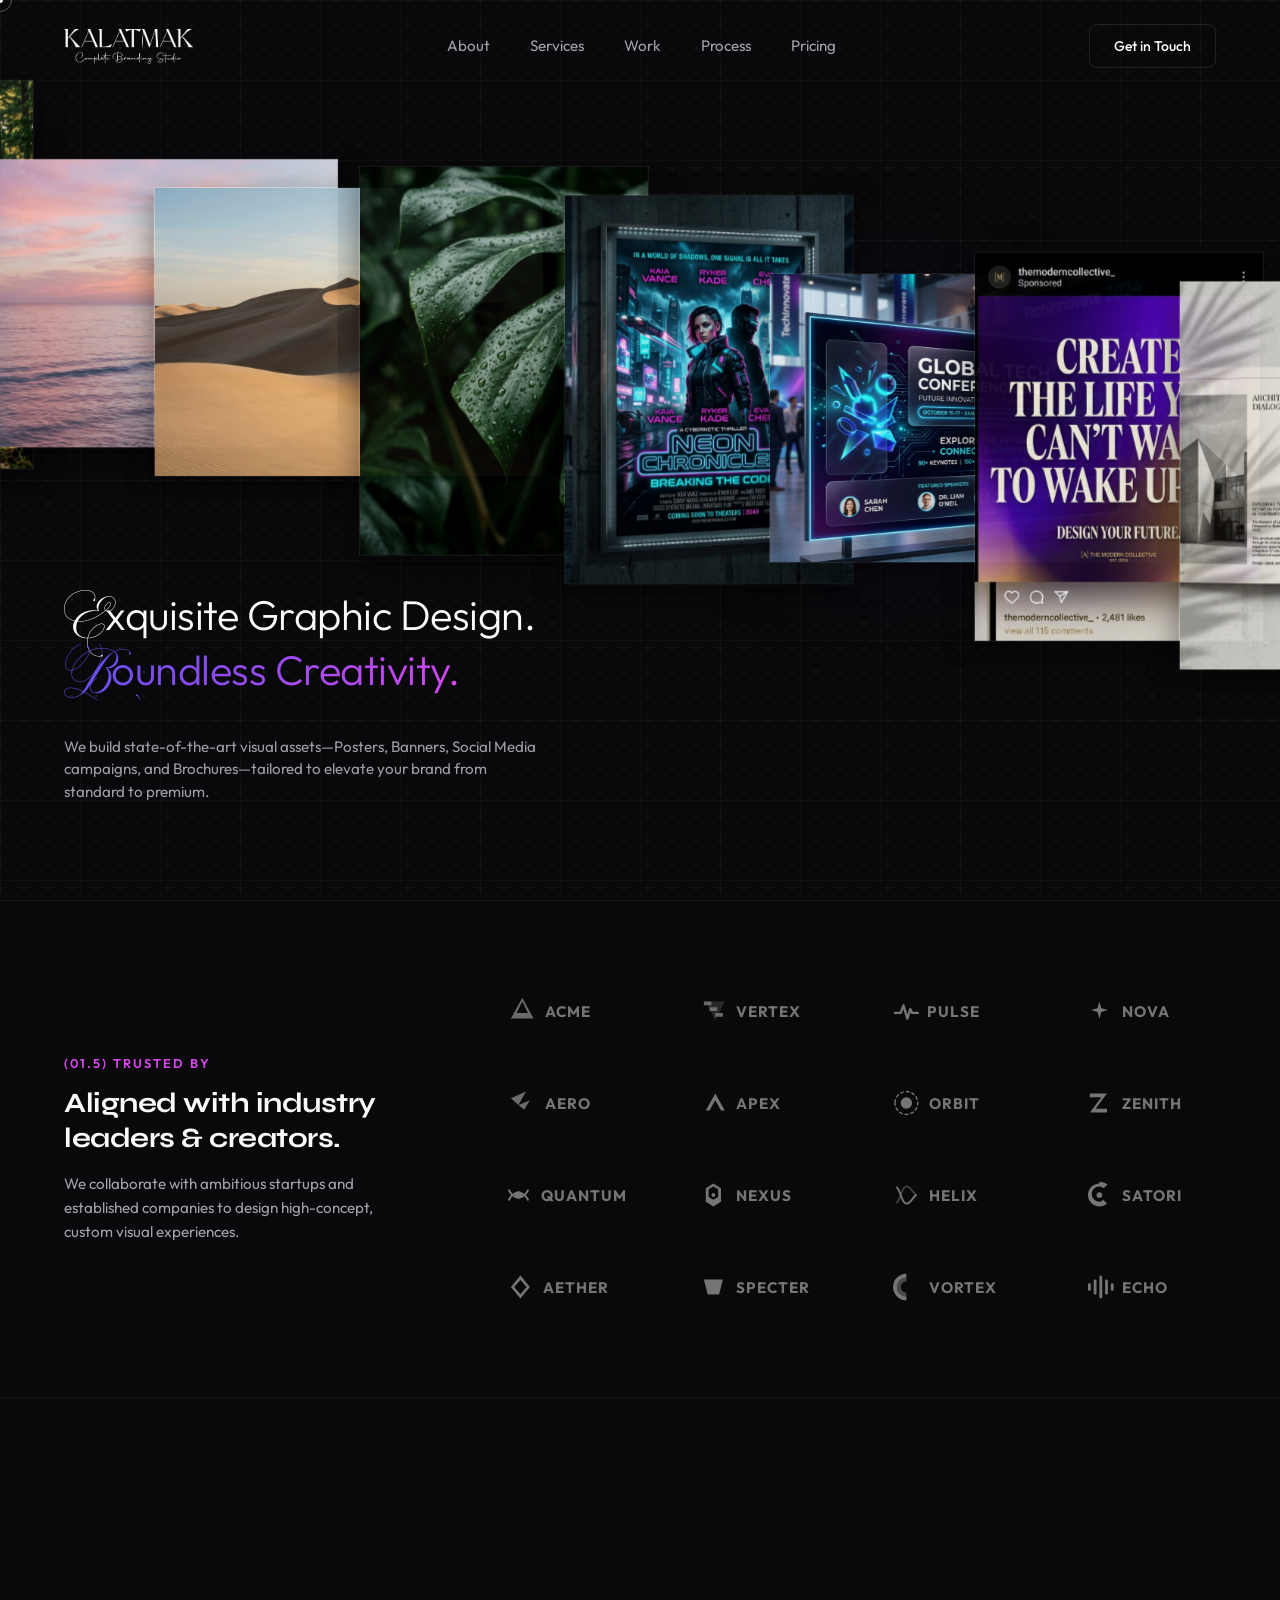
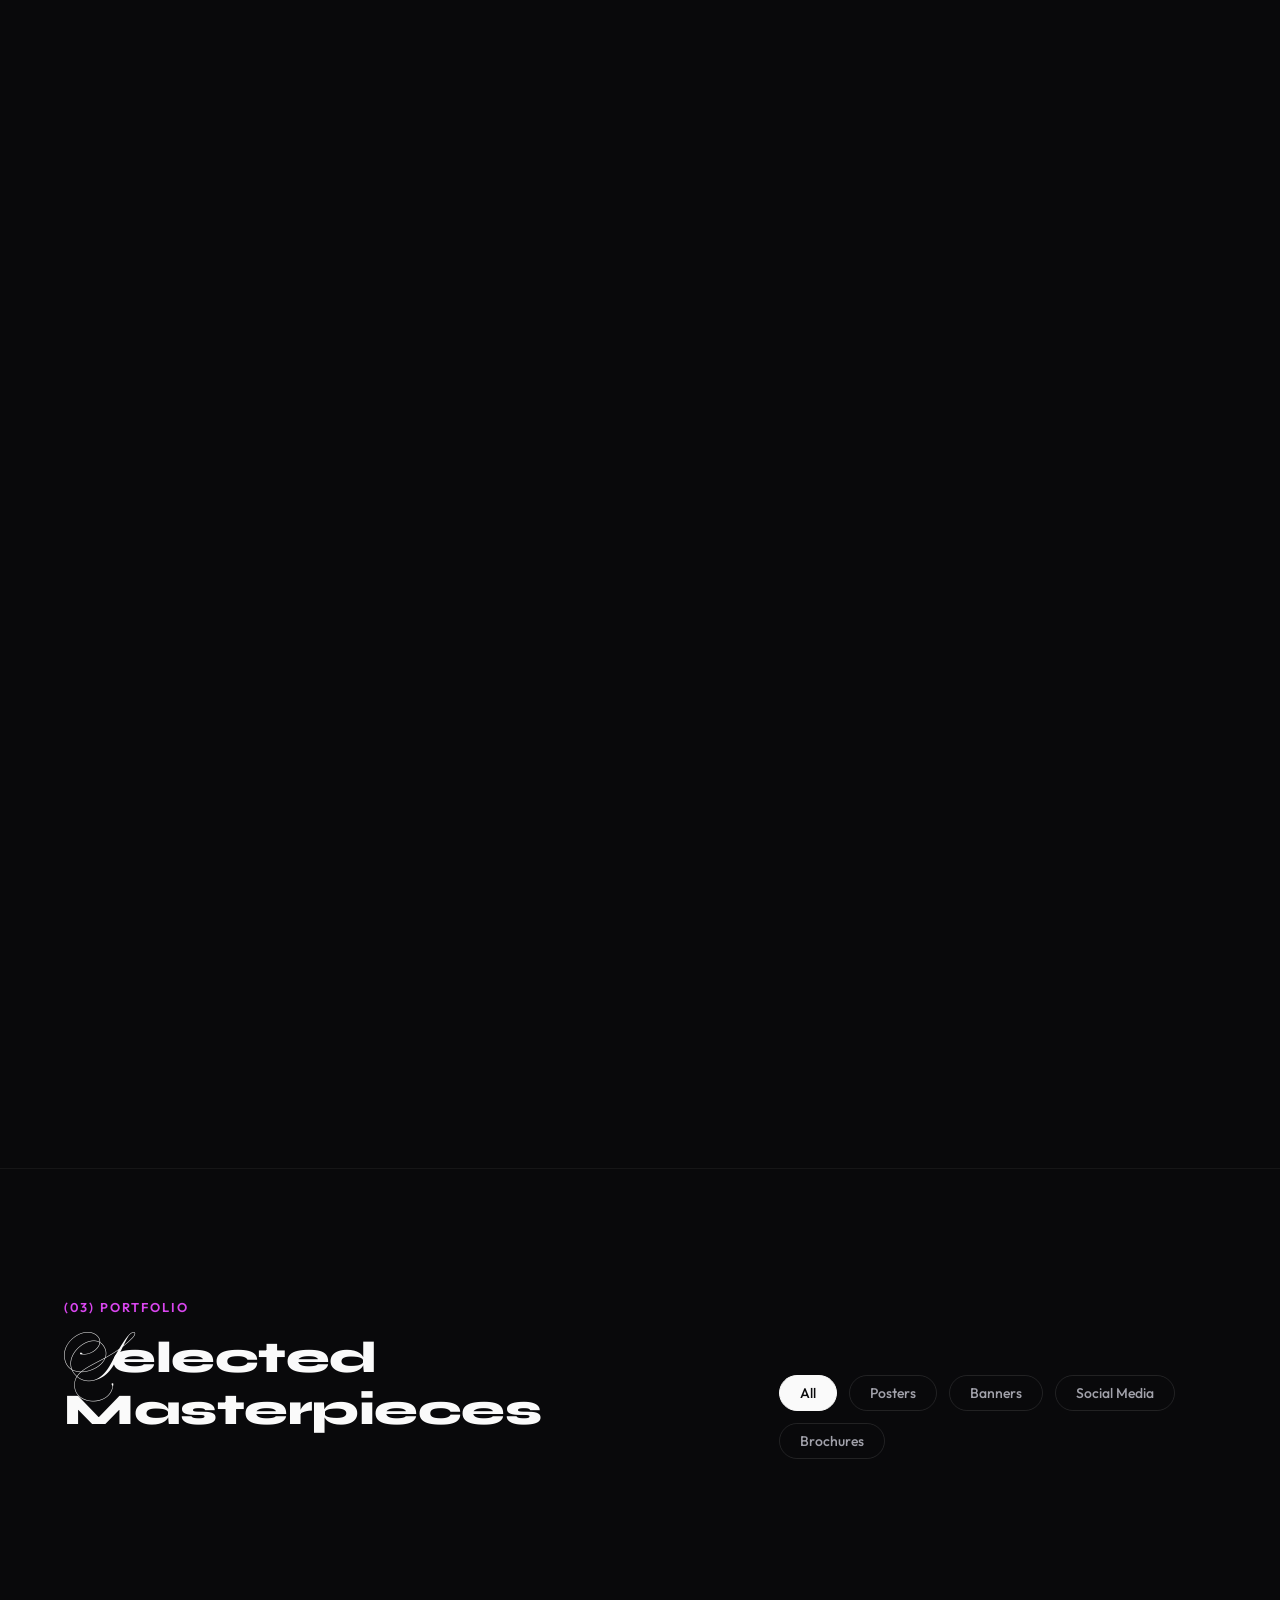
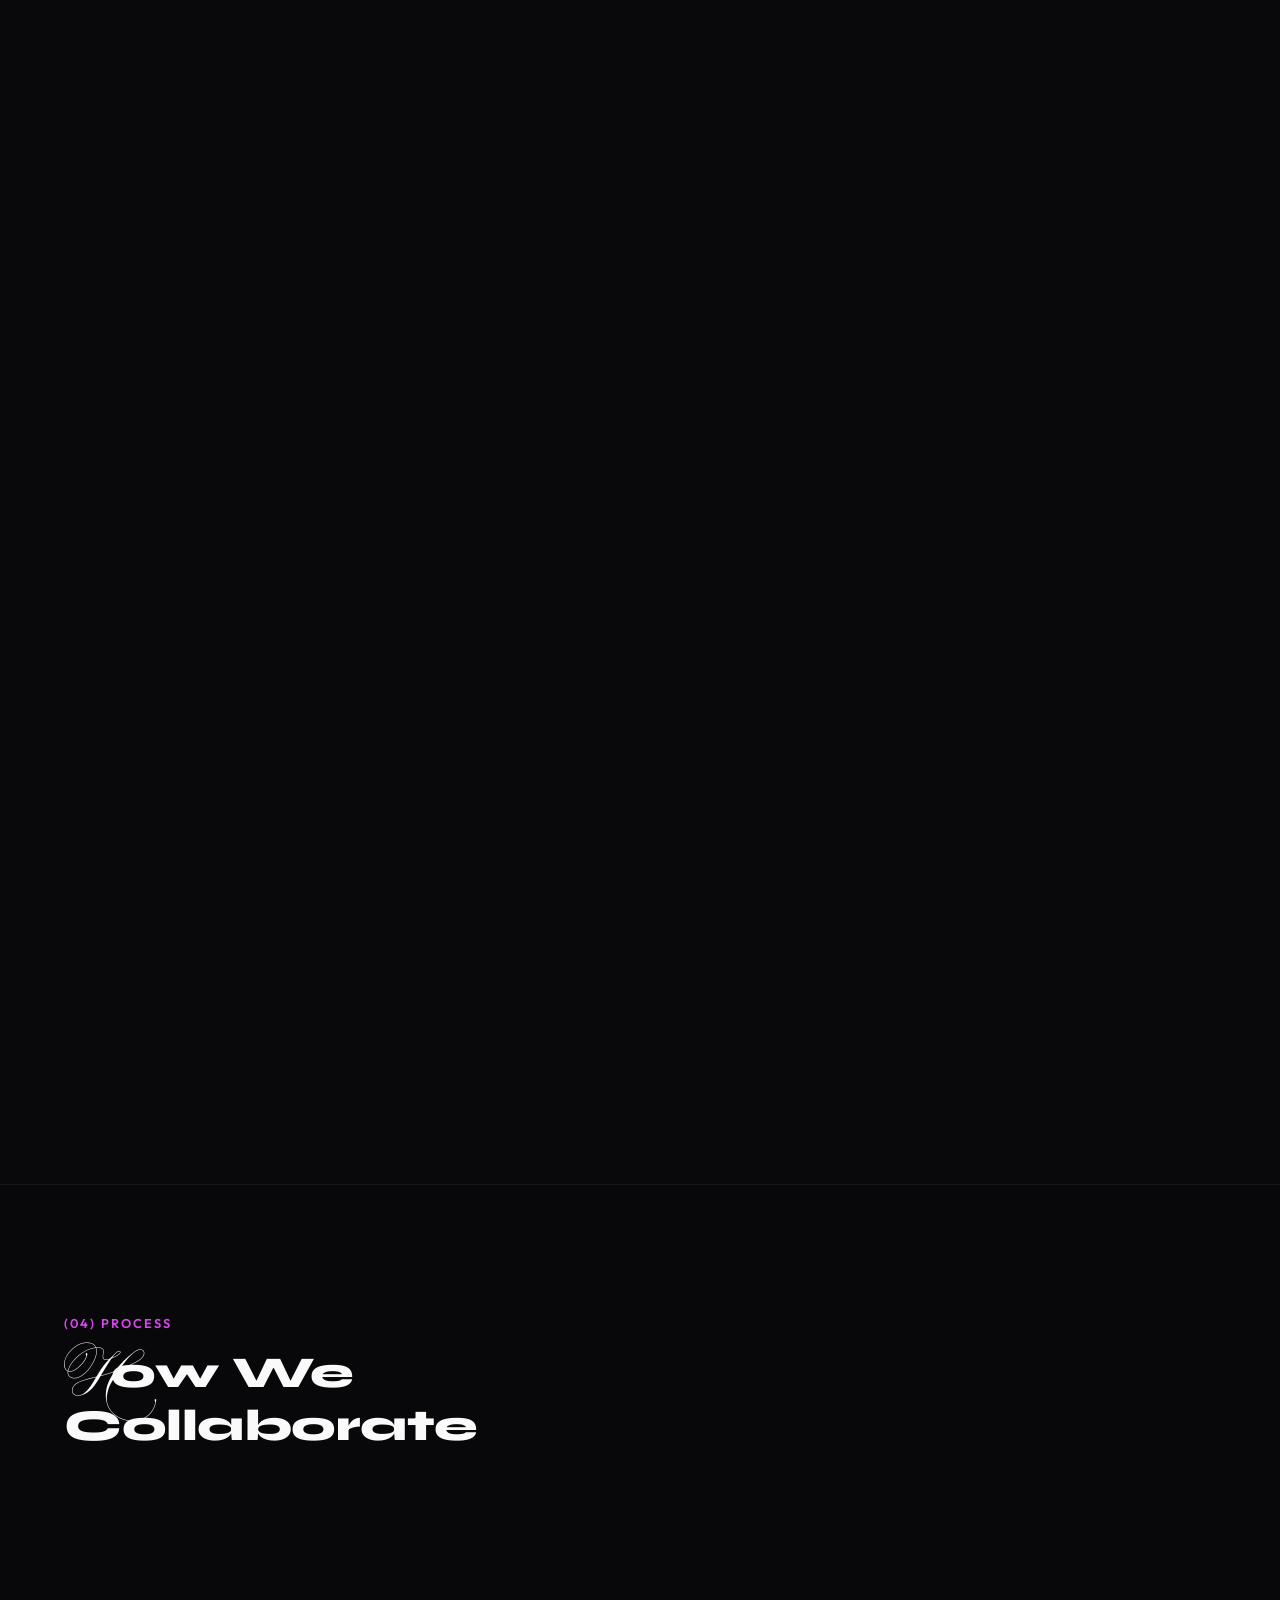
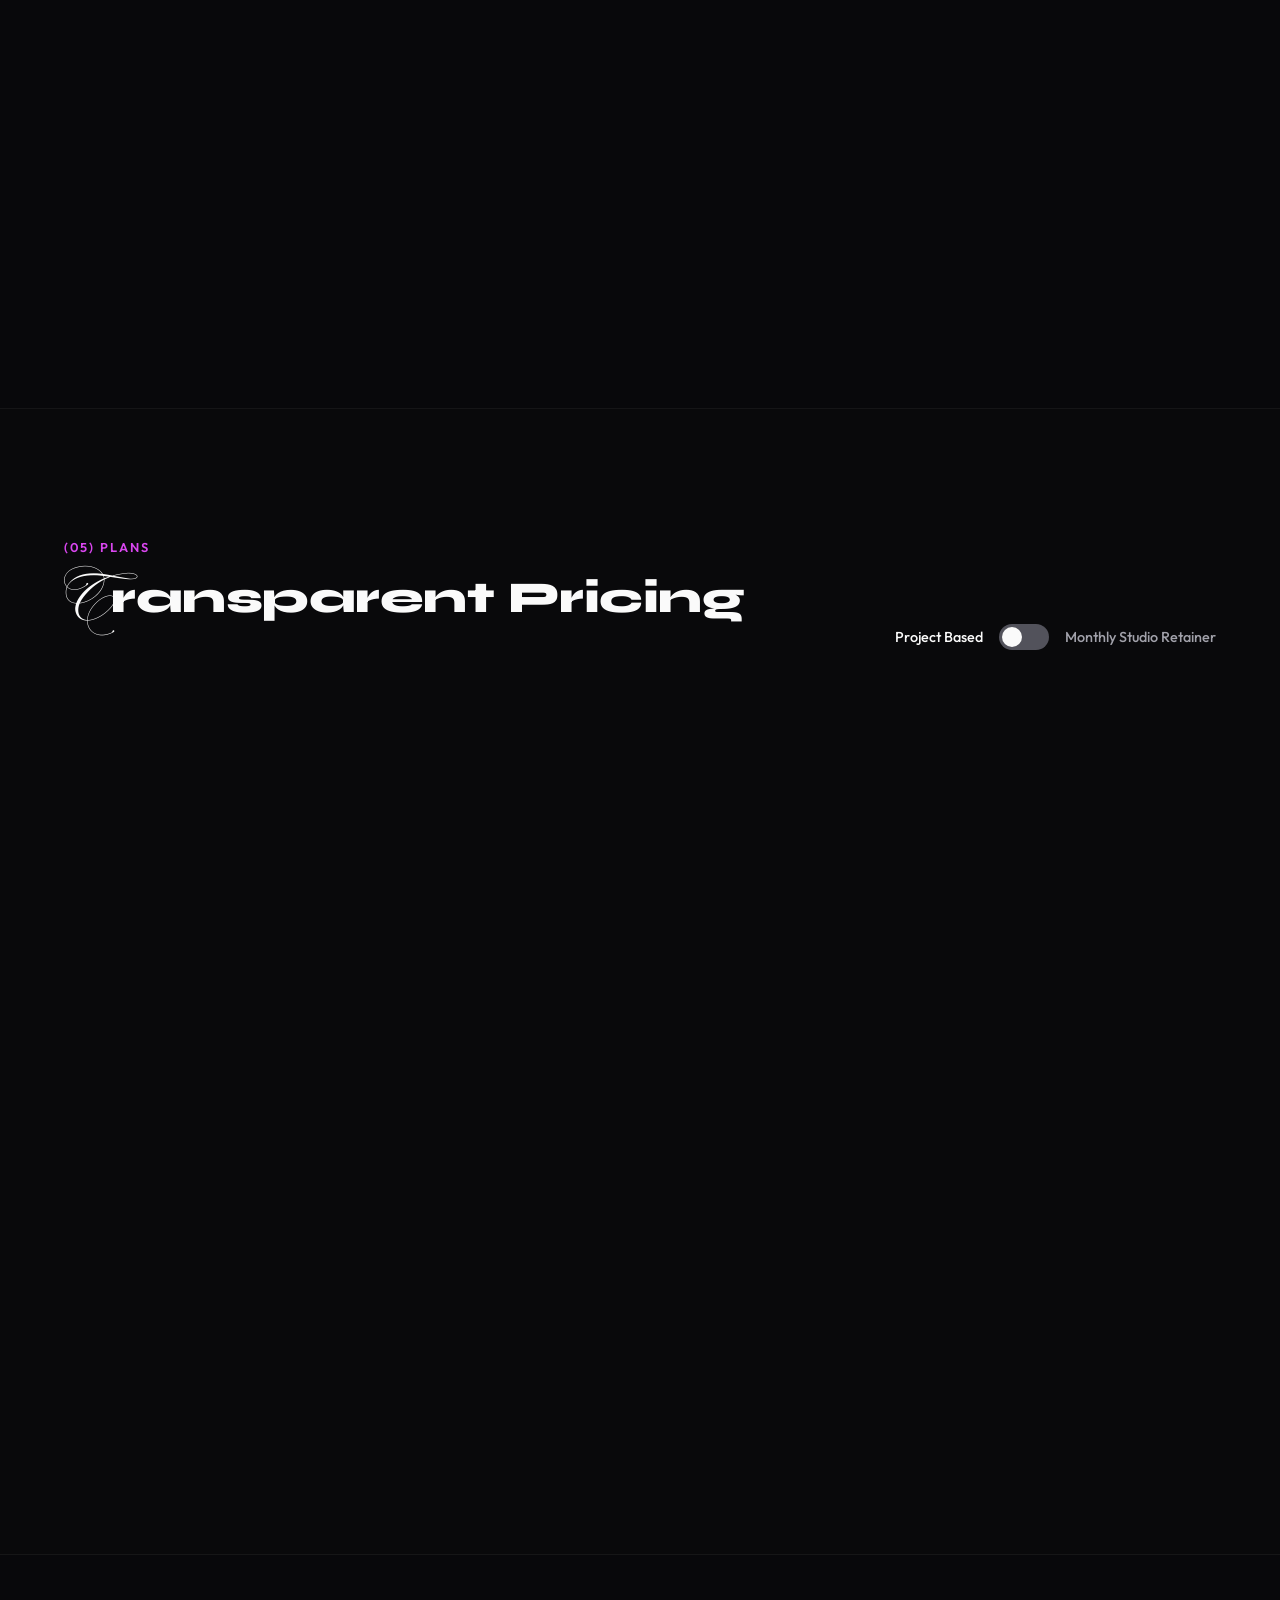
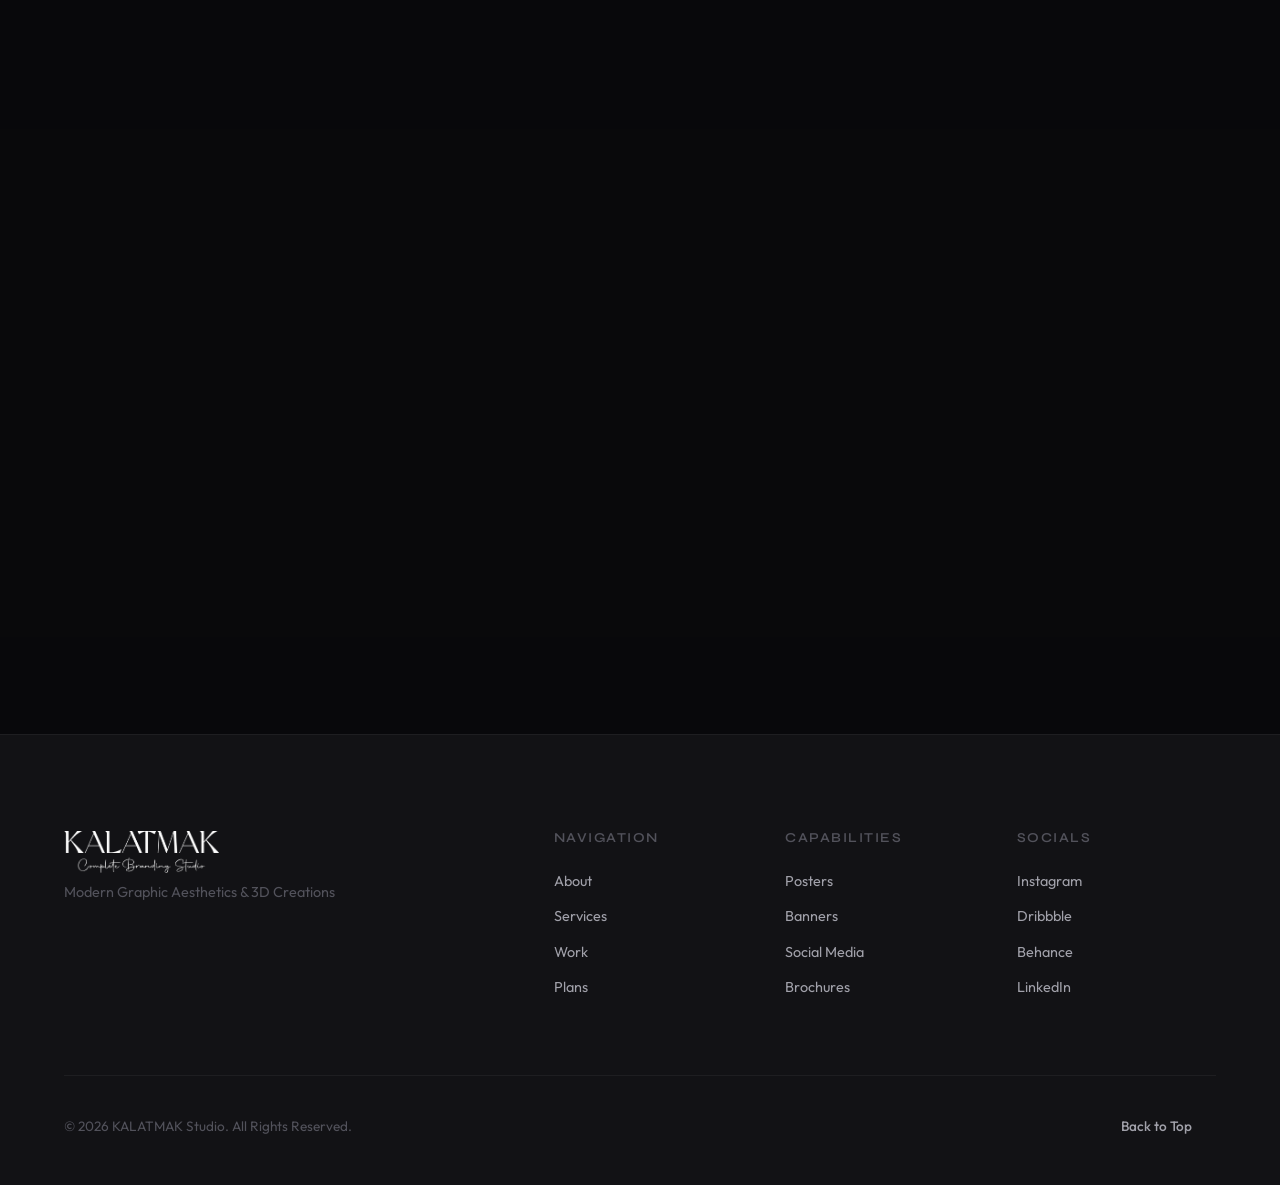
==== commit fb291ebf: "final check" ====
--- a/index.html
+++ b/index.html
@@ -19,13 +19,16 @@
   <!-- Lucide Icons -->
   <script src="https://unpkg.com/lucide@latest"></script>
 
+  <!-- EmailJS Browser SDK -->
+  <script src="https://cdn.jsdelivr.net/npm/@emailjs/browser@4/dist/email.min.js"></script>
+
   <!-- GSAP & Three.js CDNs -->
   <script src="https://cdnjs.cloudflare.com/ajax/libs/three.js/r128/three.min.js"></script>
   <script src="https://cdnjs.cloudflare.com/ajax/libs/gsap/3.12.2/gsap.min.js"></script>
   <script src="https://cdnjs.cloudflare.com/ajax/libs/gsap/3.12.2/ScrollTrigger.min.js"></script>
   
   <!-- Custom Stylesheet -->
-  <link rel="stylesheet" href="css/style.css?v=4.2">
+  <link rel="stylesheet" href="css/style.css?v=3.6">
 </head>
 <body>
 
@@ -36,7 +39,7 @@
   <!-- Preloader Screen -->
   <div class="preloader" id="preloader">
     <div class="preloader-content">
-      <div class="preloader-logo">KALATMAK<span>®</span></div>
+      <div class="preloader-logo"><img src="images/logo.png" alt="KALATMAK®" class="preloader-logo-img"></div>
       <div class="preloader-bar">
         <div class="preloader-progress" id="preloaderProgress"></div>
       </div>
@@ -53,13 +56,14 @@
   <!-- Floating Navigation Header -->
   <header class="navbar" id="navbar">
     <div class="navbar-container">
-      <a href="#" class="logo"><span class="serif-initial" style="font-size: 1.1em; margin-right: -0.15em;">K</span>ALATMAK<span class="logo-accent">®</span></a>
+      <a href="#" class="logo"><img src="images/logo.png" alt="KALATMAK®" class="logo-img"></a>
       <nav class="nav-links" id="navLinks">
         <a href="#about" class="nav-link">About</a>
         <a href="#services" class="nav-link">Services</a>
         <a href="#work" class="nav-link">Work</a>
         <a href="#process" class="nav-link">Process</a>
         <a href="#pricing" class="nav-link">Pricing</a>
+        <a href="#contact" class="nav-link nav-mobile-only">Get in Touch</a>
       </nav>
       <div class="nav-right">
         <div class="nav-actions">
@@ -110,27 +114,28 @@
         
         <div class="hero-content">
           <div class="hero-content-left">
-            <div class="hero-status animate-fade-in">
+            <!-- <div class="hero-status animate-fade-in">
               <span class="status-dot"></span>
-              <span class="status-text">Currently Open</span>
-            </div>
+              <span class="status-text">Now Booking Projects for Q3/Q4</span>
+            </div> -->
             
             <h1 class="hero-title">
-              <span class="serif-initial">P</span>remium design expertise backed by bandwidth that doesn't break.
+              <span class="line-reveal"><span class="serif-initial">E</span>xquisite Graphic Design.</span><br>
+              <span class="line-reveal text-gradient"><span class="serif-initial">B</span>oundless Creativity.</span>
             </h1>
             
             <p class="hero-description animate-fade-in-delayed">
-              Your dedicated design team for brand, web, email, and everything that touches design. One flat fee, unlimited requests, managed through Slack and Notion. No hiring. No freelancer roulette.
+              We build state-of-the-art visual assets—Posters, Banners, Social Media campaigns, and Brochures—tailored to elevate your brand from standard to premium.
             </p>
             
-            <div class="hero-actions animate-fade-in-delayed">
-              <a href="#contact" class="hero-cta-link">
-                Book A Call
+            <!-- <div class="hero-actions animate-fade-in-delayed">
+              <a href="#work" class="hero-link">
+                Explore Work
                 <svg class="dotted-spinner" width="16" height="16" viewBox="0 0 16 16" fill="none" stroke="currentColor" stroke-width="1.5" stroke-linecap="round">
                   <circle cx="8" cy="8" r="6" stroke-dasharray="2 3" />
                 </svg>
               </a>
-            </div>
+            </div> -->
           </div>
         </div>
       </section>
@@ -705,7 +710,7 @@
             <div class="portfolio-item reveal-item" data-category="poster">
               <div class="item-inner">
                 <div class="item-img-container">
-                  <img src="images/cyberpunk_poster.png" alt="Cyberpunk Poster Design" class="portfolio-img">
+                  <img src="images/cyberpunk_poster.png" alt="Cyberpunk Poster Design" class="portfolio-img" loading="lazy">
                   <div class="item-overlay">
                     <span class="item-tag">Poster Design</span>
                   </div>
@@ -721,7 +726,7 @@
             <div class="portfolio-item reveal-item" data-category="banner">
               <div class="item-inner">
                 <div class="item-img-container">
-                  <img src="images/tech_banner.png" alt="Tech Conference Banner" class="portfolio-img">
+                  <img src="images/tech_banner.png" alt="Tech Conference Banner" class="portfolio-img" loading="lazy">
                   <div class="item-overlay">
                     <span class="item-tag">Banner Design</span>
                   </div>
@@ -737,7 +742,7 @@
             <div class="portfolio-item reveal-item" data-category="social">
               <div class="item-inner">
                 <div class="item-img-container">
-                  <img src="images/social_post.png" alt="Social Media Branding" class="portfolio-img">
+                  <img src="images/social_post.png" alt="Social Media Branding" class="portfolio-img" loading="lazy">
                   <div class="item-overlay">
                     <span class="item-tag">Social Media</span>
                   </div>
@@ -753,7 +758,7 @@
             <div class="portfolio-item reveal-item" data-category="brochure">
               <div class="item-inner">
                 <div class="item-img-container">
-                  <img src="images/minimal_brochure.png" alt="Minimalist Brochure" class="portfolio-img">
+                  <img src="images/minimal_brochure.png" alt="Minimalist Brochure" class="portfolio-img" loading="lazy">
                   <div class="item-overlay">
                     <span class="item-tag">Brochure</span>
                   </div>
@@ -769,7 +774,7 @@
             <div class="portfolio-item reveal-item" data-category="banner">
               <div class="item-inner">
                 <div class="item-img-container">
-                  <img src="images/fitness_banner.png" alt="Fitness Banner" class="portfolio-img">
+                  <img src="images/fitness_banner.png" alt="Fitness Banner" class="portfolio-img" loading="lazy">
                   <div class="item-overlay">
                     <span class="item-tag">Banner Design</span>
                   </div>
@@ -785,7 +790,7 @@
             <div class="portfolio-item reveal-item" data-category="social">
               <div class="item-inner">
                 <div class="item-img-container">
-                  <img src="images/brand_identity.png" alt="Corporate Branding stationery" class="portfolio-img">
+                  <img src="images/brand_identity.png" alt="Corporate Branding stationery" class="portfolio-img" loading="lazy">
                   <div class="item-overlay">
                     <span class="item-tag">Brand Identity</span>
                   </div>
@@ -942,14 +947,21 @@
                 <i data-lucide="mail"></i>
                 <div>
                   <h4>Email Us</h4>
-                  <a href="mailto:hello@kalatmak.studio" class="hover-glow">hello@kalatmak.studio</a>
+                  <a href="mailto:info4kalatmak@gmail.com" class="hover-glow">info4kalatmak@gmail.com</a>
+                </div>
+              </div>
+              <div class="contact-info-item">
+                <i data-lucide="phone"></i>
+                <div>
+                  <h4>Call Us</h4>
+                  <a href="tel:+918980081500" class="hover-glow">+91 89800 81500</a>
                 </div>
               </div>
               <div class="contact-info-item">
                 <i data-lucide="map-pin"></i>
                 <div>
                   <h4>Location</h4>
-                  <span>New Delhi, India (Serving Globally)</span>
+                  <span>Mysore Road, Bangalore</span>
                 </div>
               </div>
             </div>
@@ -959,29 +971,29 @@
             <form class="contact-form" id="contactForm">
               <div class="form-row">
                 <div class="form-group">
-                  <input type="text" id="name" required placeholder=" ">
+                  <input type="text" id="name" name="name" required placeholder=" ">
                   <label for="name">Your Name</label>
                 </div>
                 <div class="form-group">
-                  <input type="email" id="email" required placeholder=" ">
+                  <input type="email" id="email" name="email" required placeholder=" ">
                   <label for="email">Email Address</label>
                 </div>
               </div>
               
               <div class="form-group">
-                <select id="project-type" required>
+                <select id="project-type" name="project-type" required>
                   <option value="" disabled selected hidden></option>
-                  <option value="poster">Poster Design</option>
-                  <option value="banner">Advertising Banner</option>
-                  <option value="social">Social Media Package</option>
-                  <option value="brochure">Brochure/Catalog Design</option>
-                  <option value="branding">Complete Identity Plan</option>
+                  <option value="Poster Design">Poster Design</option>
+                  <option value="Advertising Banner">Advertising Banner</option>
+                  <option value="Social Media Package">Social Media Package</option>
+                  <option value="Brochure/Catalog Design">Brochure/Catalog Design</option>
+                  <option value="Complete Identity Plan">Complete Identity Plan</option>
                 </select>
                 <label for="project-type" class="select-label">What do you need designed?</label>
               </div>
 
               <div class="form-group">
-                <textarea id="message" rows="5" required placeholder=" "></textarea>
+                <textarea id="message" name="message" rows="5" required placeholder=" "></textarea>
                 <label for="message">Tell us about your project brief...</label>
               </div>
 
@@ -1000,7 +1012,7 @@
         <div class="container">
           <div class="footer-top">
             <div class="footer-brand">
-              <a href="#" class="logo"><span class="serif-initial" style="font-size: 1.15em; margin-right: -0.15em;">K</span>ALATMAK<span>®</span></a>
+              <a href="#" class="logo"><img src="images/logo.png" alt="KALATMAK®" class="logo-img" loading="lazy"></a>
               <p class="footer-tag">Modern Graphic Aesthetics & 3D Creations</p>
             </div>
             <div class="footer-links-grid">
@@ -1048,6 +1060,6 @@
   </div>
 
   <!-- Custom Script -->
-  <script src="js/main.js?v=4.2"></script>
+  <script src="js/main.js?v=3.6"></script>
 </body>
 </html>
--- a/css/style.css
+++ b/css/style.css
@@ -41,8 +41,6 @@
   --grid-line-color: rgba(255, 255, 255, 0.03);
 }
 
-
-
 /* --- Base Resets & Global Styles --- */
 *, *::before, *::after {
   box-sizing: border-box;
@@ -148,19 +146,16 @@
 }
 
 .preloader-logo {
-  font-family: var(--font-heading);
-  font-size: 2.5rem;
-  font-weight: 800;
-  letter-spacing: -1px;
-  margin-bottom: 1.5rem;
-  background: linear-gradient(135deg, #fff 30%, var(--text-secondary));
-  -webkit-background-clip: text;
-  -webkit-text-fill-color: transparent;
-}
-
-.preloader-logo span {
-  color: var(--accent-magenta);
-  -webkit-text-fill-color: initial;
+  margin-bottom: 2rem;
+  display: flex;
+  justify-content: center;
+  align-items: center;
+}
+
+.preloader-logo-img {
+  height: 50px;
+  width: auto;
+  display: block;
 }
 
 .preloader-bar {
@@ -316,7 +311,7 @@
   left: 0;
   width: 100%;
   padding: 1.5rem 0;
-  z-index: 1050; /* Above all content including transformed cards and layout sections */
+  z-index: 1002; /* Ensure navbar sits above fullscreen mobile overlays */
   transition: var(--transition-normal);
 }
 
@@ -327,6 +322,14 @@
   border-bottom: 1px solid rgba(255, 255, 255, 0.05);
 }
 
+/* Make navbar transparent when mobile menu overlay is active */
+.navbar.mobile-menu-active {
+  background-color: transparent !important;
+  backdrop-filter: none !important;
+  -webkit-backdrop-filter: none !important;
+  border-bottom: none !important;
+}
+
 .navbar-container {
   width: 90%;
   max-width: var(--container-max-width);
@@ -343,15 +346,26 @@
   text-decoration: none;
   color: var(--text-primary);
   letter-spacing: -0.5px;
-  white-space: nowrap;
-  display: inline-flex;
+  position: relative;
+  z-index: 1005; /* Keep logo floating on top of mobile menu */
+  display: flex;
   align-items: center;
-  position: relative;
-  z-index: 1001; /* Renders above mobile overlay menu */
 }
 
 .logo-accent {
   color: var(--accent-magenta);
+}
+
+.logo-img {
+  height: 35px;
+  width: auto;
+  display: block;
+}
+
+@media(max-width: 991px) {
+  .logo-img {
+    height: 26px;
+  }
 }
 
 .nav-links {
@@ -398,6 +412,8 @@
   display: flex;
   align-items: center;
   gap: 1.5rem;
+  position: relative;
+  z-index: 1005; /* Keep actions / close button floating on top of mobile menu */
 }
 
 .nav-actions {
@@ -427,7 +443,13 @@
   background: transparent;
   border: none;
   cursor: pointer;
-  z-index: 1001;
+  z-index: 1006;
+}
+
+@media(max-width: 991px) {
+  .logo {
+    font-size: 1.25rem; /* Decrease logo scale on mobile to avoid overcrowding */
+  }
 }
 
 @media(min-width: 992px) {
@@ -452,69 +474,75 @@
   transform: translateY(-8px) rotate(-45deg);
 }
 
-/* Mobile Menu Panel */
+/* Mobile Menu Panel Overlay */
 .nav-links.mobile-active {
   display: flex;
   flex-direction: column;
   justify-content: center;
   align-items: center;
   position: fixed;
-  top: 0;
-  left: 0;
-  width: 100%;
-  height: 100vh;
-  background-color: var(--bg-primary);
+  inset: 0;
+  background-color: rgba(9, 9, 11, 0.96);
+  backdrop-filter: blur(20px);
+  -webkit-backdrop-filter: blur(20px);
   z-index: 1000;
-  gap: 2.2rem;
+  gap: 2.5rem;
+  font-size: 1.8rem;
+  font-family: var(--font-heading);
+  font-weight: 700;
 }
 
 .nav-links.mobile-active .nav-link {
-  font-size: 1.8rem;
-  font-weight: 500;
-  color: var(--text-primary);
-  letter-spacing: -0.5px;
-  padding: 0.5rem 0;
+  color: var(--text-primary);
+  text-transform: uppercase;
+  letter-spacing: 1px;
+  transition: color var(--transition-normal), transform var(--transition-normal);
 }
 
 .nav-links.mobile-active .nav-link:hover {
   color: var(--accent-magenta);
+  transform: scale(1.05);
+}
+
+.hamburger.active {
+  position: fixed;
+  top: 1.5rem;
+  right: 1.5rem;
+  z-index: 1001;
+}
+
+.nav-mobile-only {
+  display: none !important;
+}
+
+@media(max-width: 991px) {
+  .nav-links.mobile-active .nav-mobile-only {
+    display: block !important;
+  }
 }
 
 /* --- Hero Section --- */
 .hero {
   position: relative;
-  min-height: calc(100vh - 120px);
-  display: flex;
-  flex-direction: column;
-  justify-content: flex-end;
-  align-items: flex-start;
-  padding-bottom: 6rem;
-  padding-top: 3rem;
+  height: 100vh;
+  min-height: 800px;
   overflow: hidden;
   z-index: 5;
-  margin-top: 120px; /* Use margin-top instead of top to prevent visual overlap on following sections */
-  top: 0;
-}
-
-@media (min-width: 992px) {
-  .hero {
-    margin-top: 150px;
-    top: 0;
-    min-height: calc(100vh - 150px);
-    padding-bottom: 7rem;
-  }
+  margin: 0;
+  padding: 0;
 }
 
 .hero-carousel-container {
   position: absolute;
-  top: 0;
+  top: 100px; /* clear floating navbar spacing */
   left: 0;
-  width: 100%;
-  height: 100%;
-  overflow: visible;
-  z-index: 1;
+  width: 100vw;
+  height: 600px;
+  margin-left: calc(-50vw + 50%);
+  margin-right: calc(-50vw + 50%);
+  z-index: 10;
+  overflow: visible; /* let diagonal slant cards cascade smoothly */
   pointer-events: auto;
-  margin: 0;
 }
 
 .sine-track {
@@ -533,7 +561,6 @@
   height: 390px; /* Increased card height on desktop */
   border-radius: 0; /* Removed border-radius for sharp-cornered style */
   overflow: hidden;
-  /* background-color: var(--bg-secondary); */
   border: 1px solid rgba(255, 255, 255, 0.08);
   box-shadow: 0 10px 30px rgba(0, 0, 0, 0.5);
   transform-origin: center center;
@@ -543,8 +570,8 @@
 }
 
 .sine-card.landscape {
-  width: 390px; /* Increased card width on desktop */
-  height: 290px; /* Increased card height on desktop */
+  width: 390px;
+  height: 290px;
 }
 
 .sine-card img {
@@ -559,29 +586,16 @@
   cursor: pointer;
 }
 
-@media(max-width: 575px) {
+@media(max-width: 991px) {
   .sine-card {
-    width: 90px;
-    height: 125px;
+    width: 170px;
+    height: 230px;
   }
   .sine-card.landscape {
-    width: 125px;
-    height: 90px;
-  }
-}
-
-@media(min-width: 576px) and (max-width: 991px) {
-  .sine-card {
-    width: 130px;
-    height: 180px;
-  }
-  .sine-card.landscape {
-    width: 180px;
-    height: 130px;
-  }
-}
-
-
+    width: 230px;
+    height: 170px;
+  }
+}
 
 .hero-grid-overlay {
   position: absolute;
@@ -619,61 +633,42 @@
 }
 
 .hero-content {
+  position: absolute;
+  bottom: 8%;
+  left: 50%;
+  transform: translateX(-50%);
   width: 90%;
   max-width: var(--container-max-width);
-  margin: 0 auto;
-  position: relative;
-  z-index: 4000; /* Ensure text renders above the scrolling background cards */
-  transform: translate3d(0, 0, 100px); /* Push text in front of 3D carousel cards in hardware composition */
-  order: 2;
-  display: block; /* Removed grid for clean left aligned column */
+  z-index: 20;
   pointer-events: none;
 }
 
 .hero-content-left {
+  width: 42%;
+  max-width: 500px;
   display: flex;
   flex-direction: column;
   align-items: flex-start;
-  text-align: left;
-  pointer-events: none;
-  max-width: 620px; /* Restrict width of the text column */
-}
-
-.hero-content-left a {
+  gap: 1.25rem;
   pointer-events: auto;
 }
 
 .hero-content-right {
-  display: none;
-}
-
-@media (max-width: 991px) {
-  .hero {
-    padding-top: 2rem;
-    padding-bottom: 4rem;
-    min-height: calc(100vh - 120px);
-  }
-  
-  .hero-content {
-    width: 100%;
-    padding-left: 24px;
-    padding-right: 24px;
-  }
+  display: none !important; /* Hide particle orb container per reference design mix */
 }
 
 .hero-status {
   display: inline-flex;
   align-items: center;
   gap: 0.5rem;
-  background-color: rgba(255, 255, 255, 0.05);
-  border: 1px solid rgba(255, 255, 255, 0.08);
-  padding: 0.5rem 1rem;
-  border-radius: 100px;
-  margin-bottom: 2rem;
-  font-size: 0.8rem;
-  font-weight: 500;
-  letter-spacing: 0.5px;
-  text-transform: uppercase;
+  background-color: transparent;
+  border: none;
+  padding: 0;
+  margin-bottom: 1rem;
+  font-size: 0.875rem;
+  font-weight: 400;
+  color: var(--text-primary);
+  text-transform: none;
 }
 
 .status-dot {
@@ -692,68 +687,86 @@
 }
 
 .hero-title {
-  font-family: var(--font-body); /* Outfit font to match Creative Cue exactly */
-  font-size: 2rem;
-  line-height: 1.15;
-  letter-spacing: -1.2px;
-  margin-bottom: 1.5rem;
-  max-width: 600px;
-  font-weight: 400; /* Medium weight */
-  color: var(--text-primary);
-  text-shadow: 0 4px 20px rgba(0, 0, 0, 0.6); /* Guarantee readability on overlapping vibrant card backdrops */
-}
-
-@media(max-width: 375px) {
-  .hero-title {
-    font-size: 1.75rem;
-    letter-spacing: -0.8px;
-    margin-bottom: 1rem;
-  }
-  .hero-description {
-    font-size: 0.9rem;
-    margin-bottom: 1.5rem;
-  }
+  font-family: var(--font-body); /* Outfit, sans-serif */
+  font-weight: 300; /* Clean light/medium weight humanist sans-serif */
+  font-size: 2.25rem;
+  line-height: 1.25;
+  letter-spacing: -0.5px;
+  margin-bottom: 1rem;
+  width: 100%;
 }
 
 @media(min-width: 768px) {
   .hero-title {
-    font-size: 2.8rem; /* Scaled matching reference and typography constraints */
+    font-size: 2.6rem;
   }
 }
 
 .hero-description {
-  font-size: 14px;
+  font-size: 0.95rem;
   color: var(--text-secondary);
-  max-width: 480px;
-  margin-bottom: 2rem;
-  line-height: 1.6;
-  text-shadow: 0 2px 10px rgba(0, 0, 0, 0.5); /* Pop text out against cards */
-}
-
-
+  line-height: 1.5;
+  margin-bottom: 1.5rem;
+}
 
 .hero-actions {
   display: flex;
   flex-wrap: wrap;
-}
-
-.hero-cta-link {
+  gap: 1.25rem;
+}
+
+.hero-link {
   font-family: var(--font-body);
   font-size: 1.05rem;
   color: var(--text-primary);
   text-decoration: none;
-  border-bottom: 1.5px solid rgba(255, 255, 255, 0.4);
+  border-bottom: 1px solid rgba(255, 255, 255, 0.4);
   padding-bottom: 0.5rem;
   display: inline-flex;
   align-items: center;
   gap: 0.75rem;
+  font-weight: 500;
   transition: border-color var(--transition-normal);
-  pointer-events: auto;
-  margin-top: 0.5rem;
-}
-
-.hero-cta-link:hover {
+}
+
+.hero-link:hover {
   border-color: var(--text-primary);
+}
+
+@media (max-width: 991px) {
+  .hero {
+    display: flex;
+    flex-direction: column;
+    height: auto;
+    min-height: auto;
+    padding-top: 7rem;
+    padding-bottom: 4rem;
+  }
+  
+  .hero-carousel-container {
+    position: relative;
+    top: 0;
+    height: 340px;
+    margin-bottom: 2.5rem;
+    width: 100vw;
+  }
+  
+  .hero-content {
+    position: relative;
+    bottom: 0;
+    left: 0;
+    transform: none;
+    width: 100%;
+    max-width: none;
+    padding-left: 24px;
+    padding-right: 24px;
+    gap: 1.5rem;
+    pointer-events: auto;
+  }
+  
+  .hero-title {
+    font-size: 2.2rem;
+  }
 }
 
 /* --- Brand Grid Section --- */
@@ -1846,6 +1859,10 @@
   font-size: 1.75rem;
 }
 
+.footer-brand .logo-img {
+  height: 42px;
+}
+
 .footer-tag {
   margin-top: 0.5rem;
   font-size: 0.9rem;
@@ -2035,5 +2052,3 @@
     height: 40px;
   }
 }
-
-
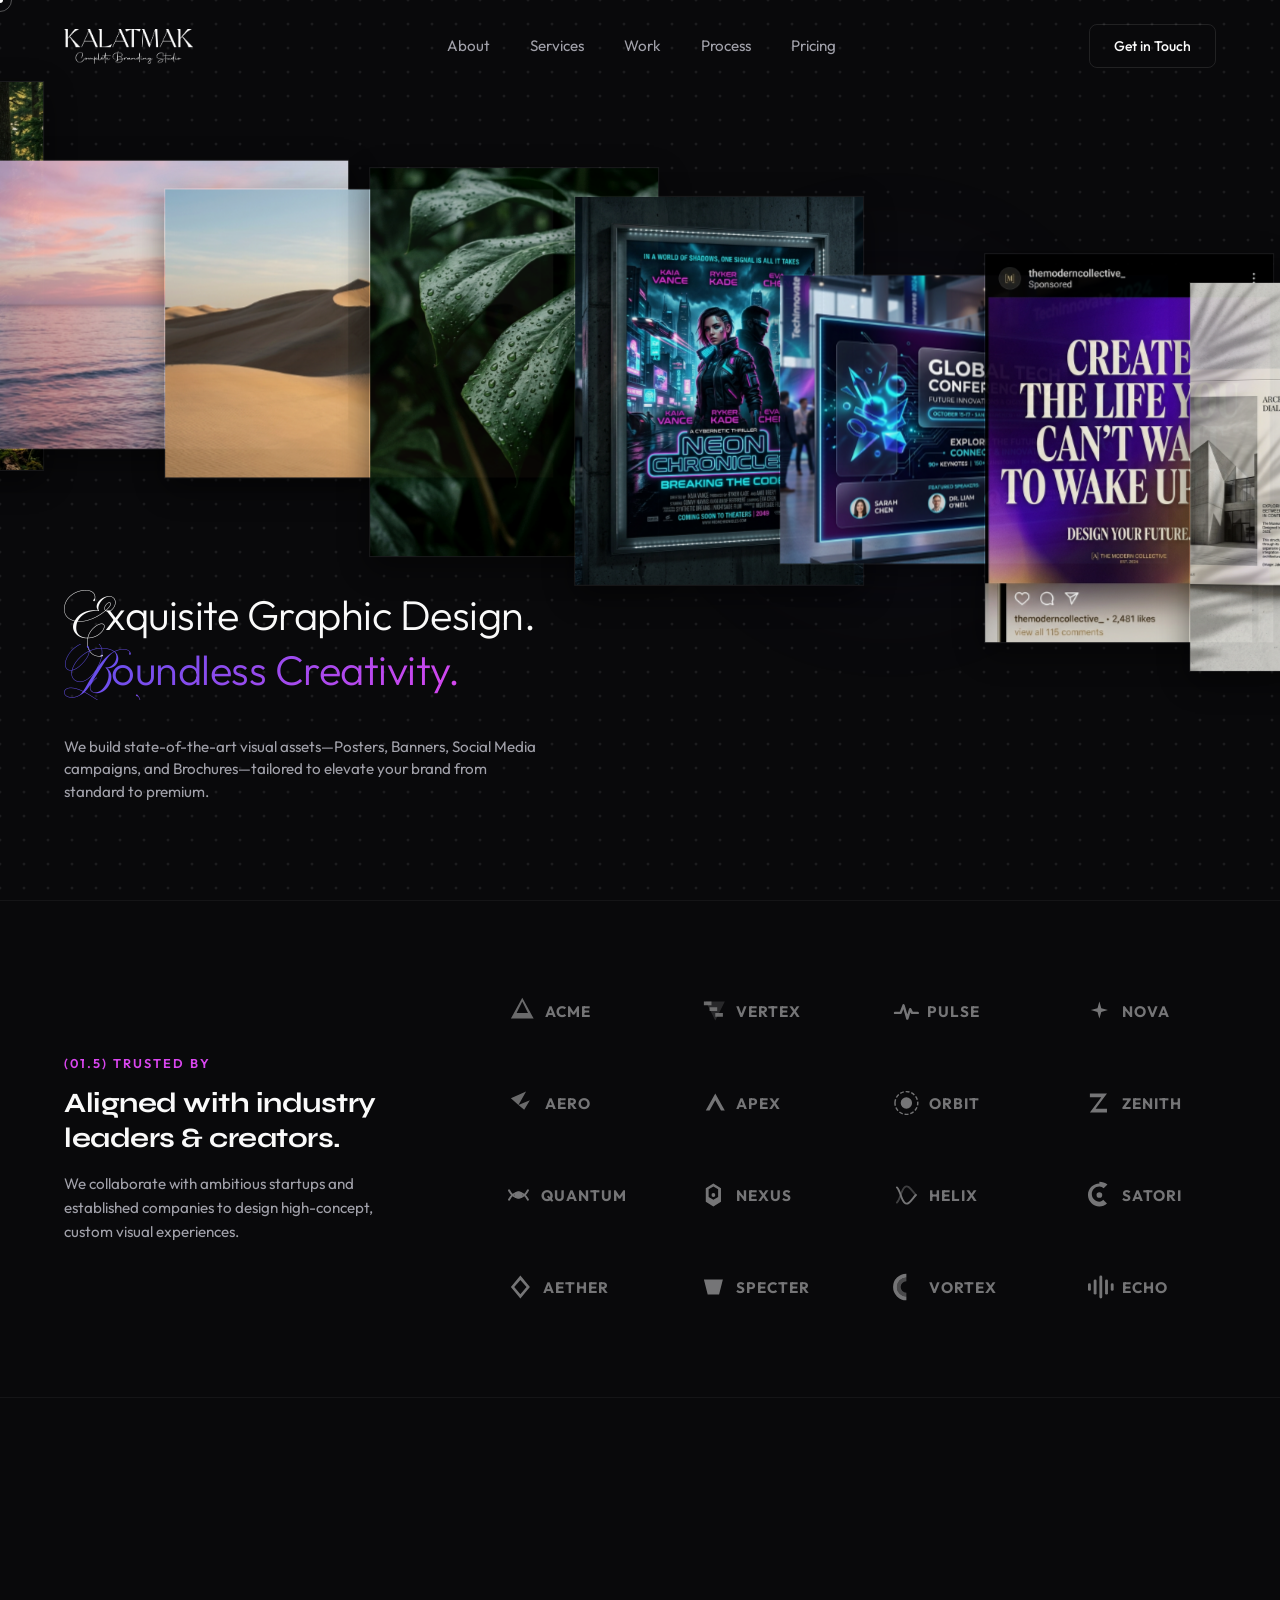
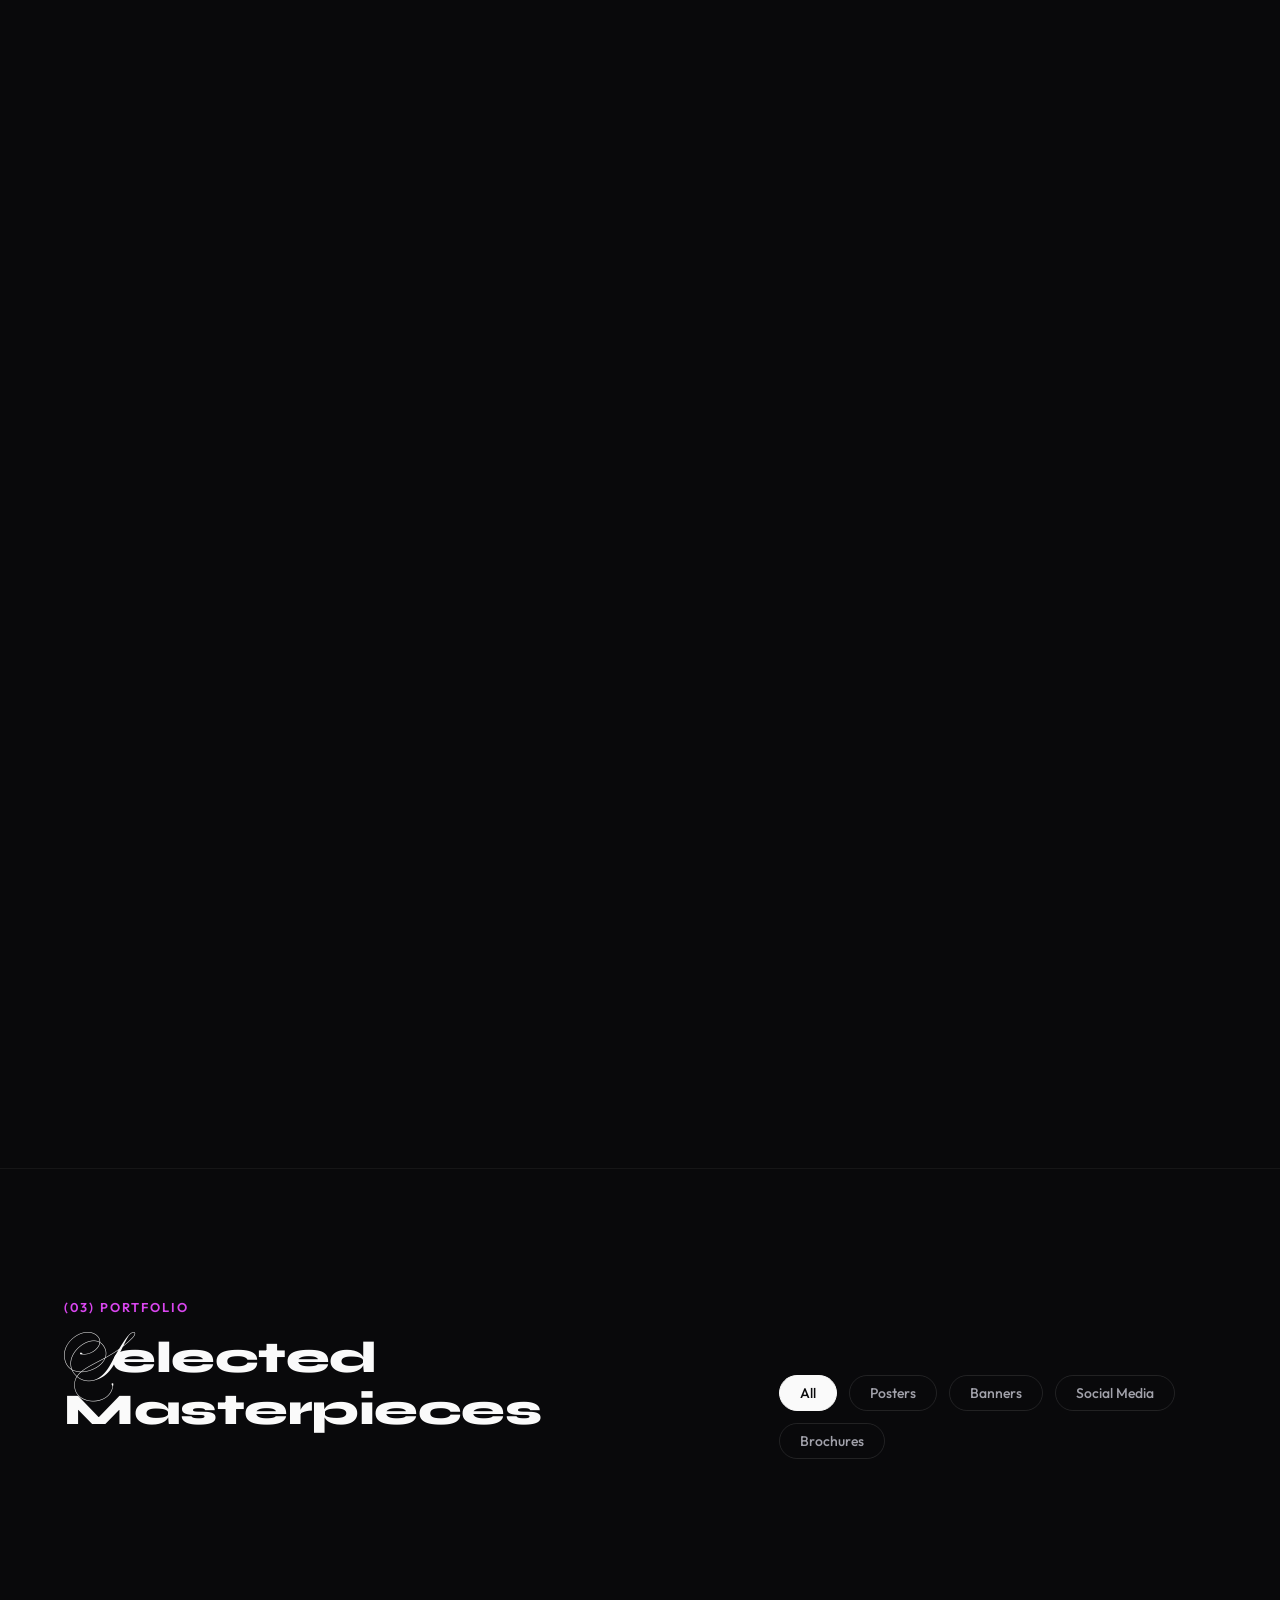
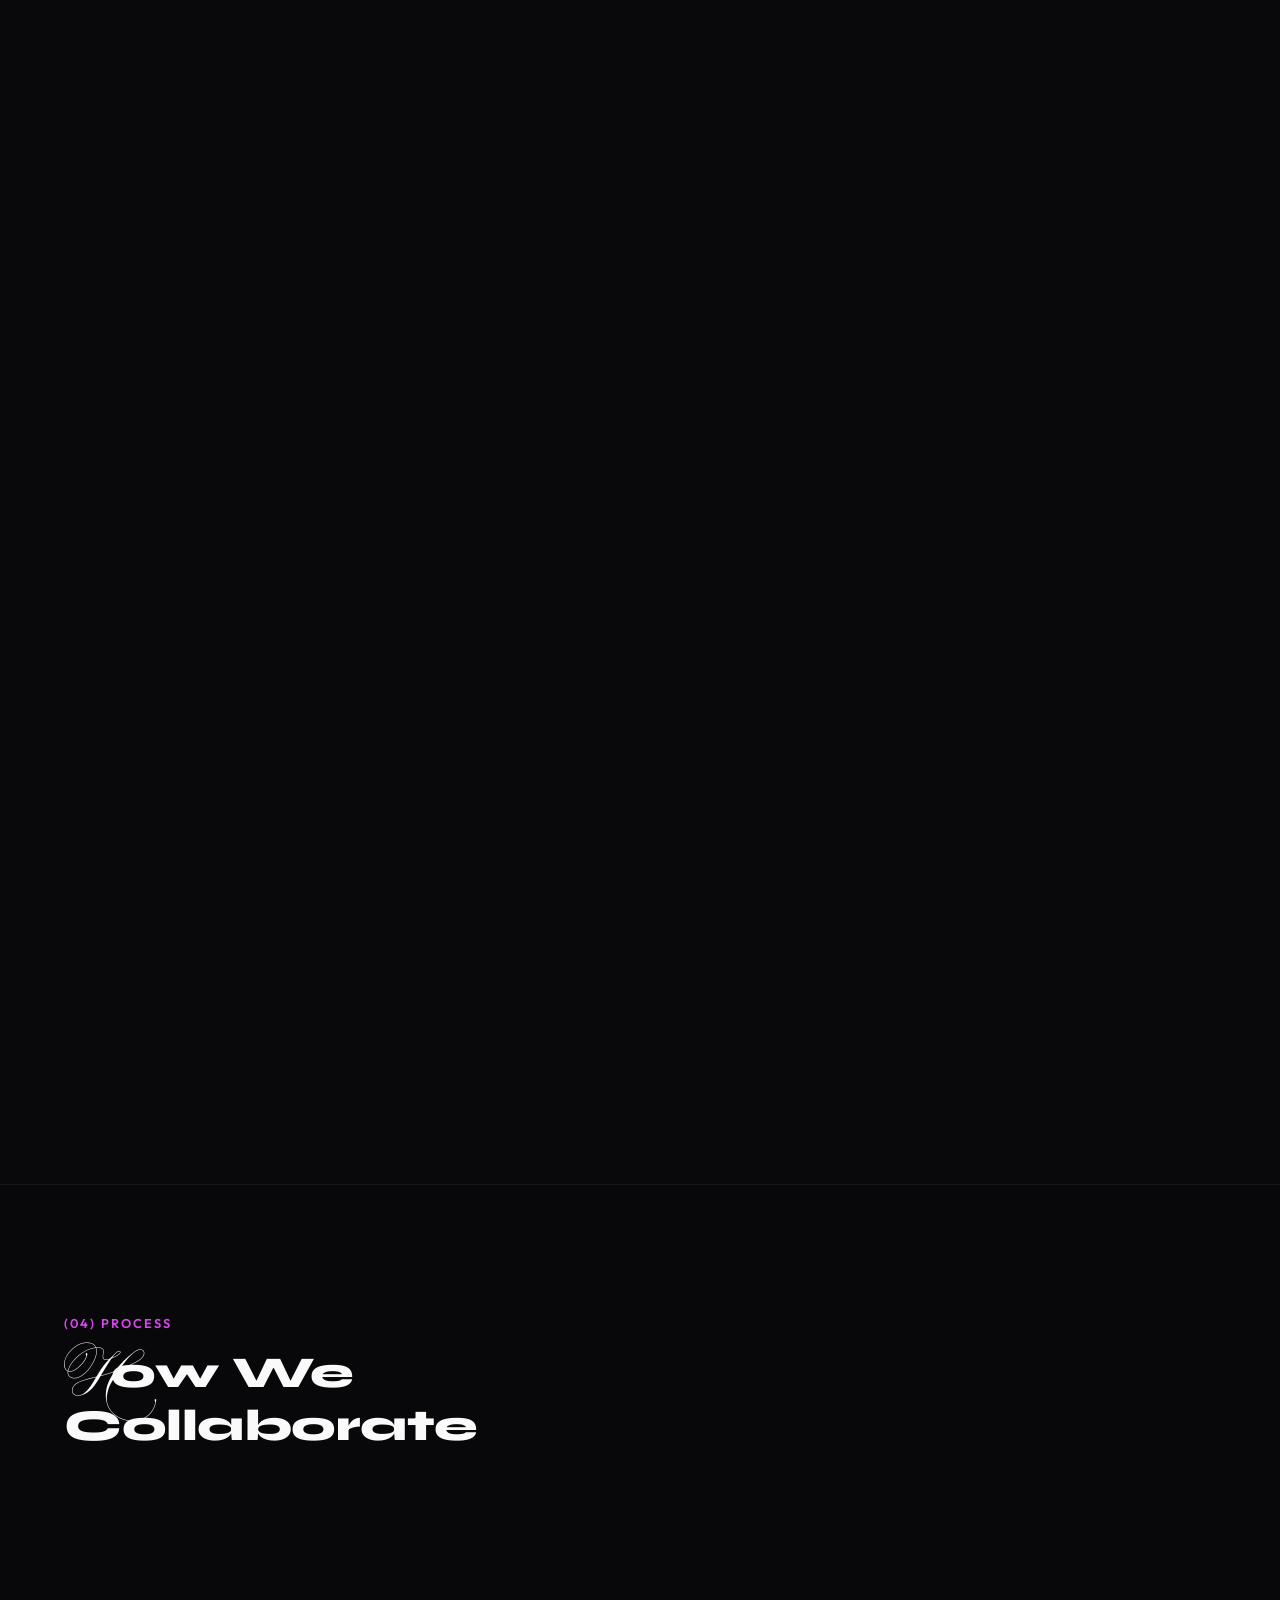
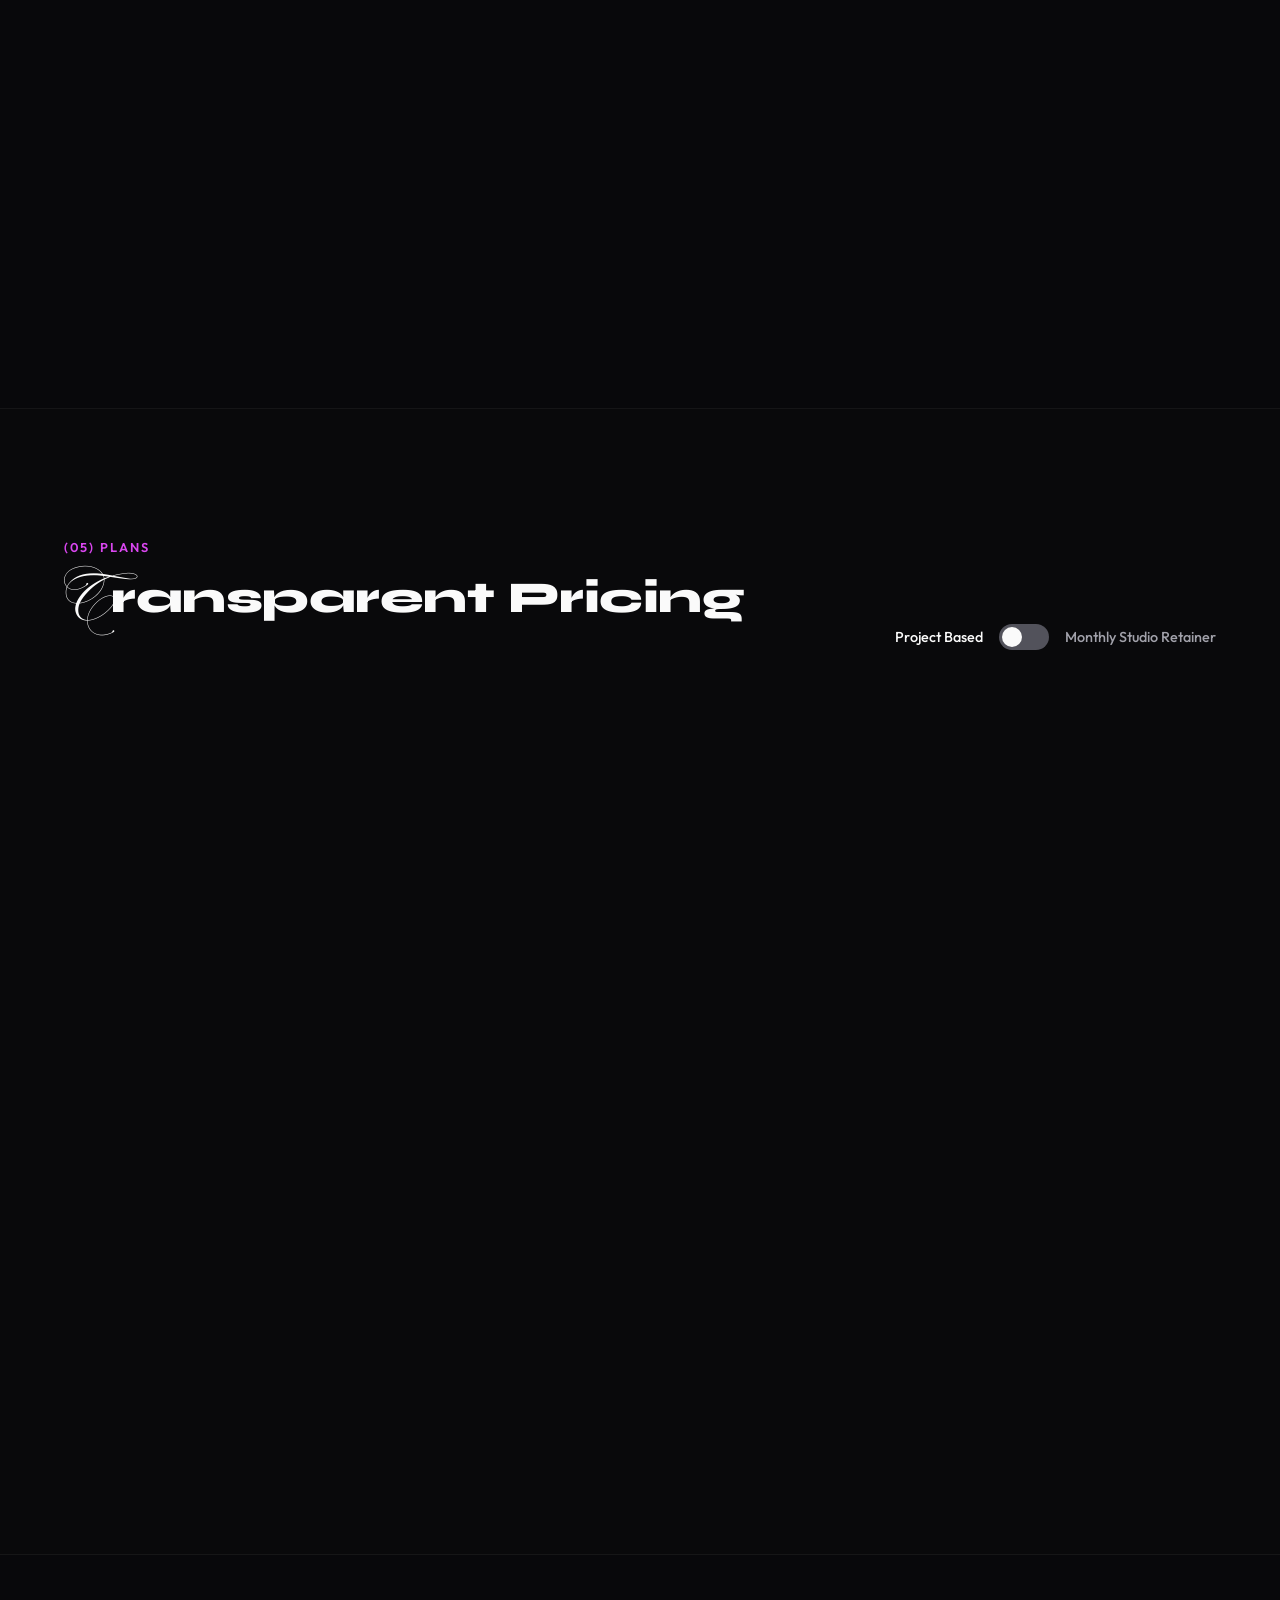
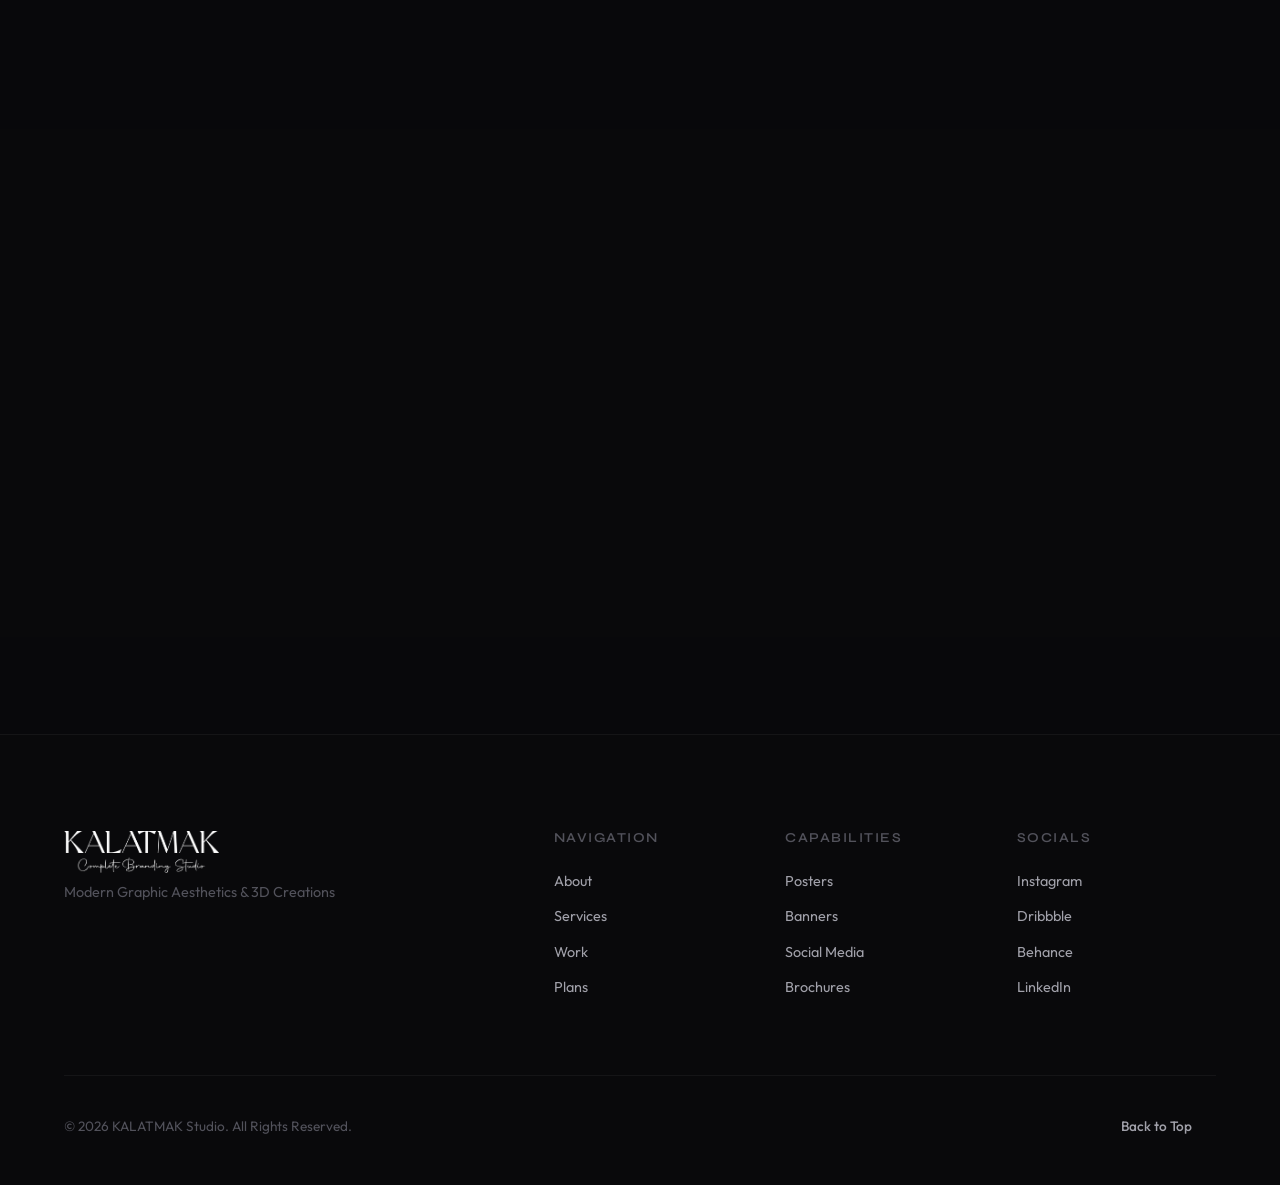
==== commit c6e6b932: "BG-Change" ====
--- a/index.html
+++ b/index.html
@@ -47,6 +47,9 @@
       <p class="preloader-tagline">Loading Boundless Creativity...</p>
     </div>
   </div>
+
+  <!-- Interactive Background Dot Grid -->
+  <canvas id="bgDotField"></canvas>
 
   <!-- Scroll Progress Indicator -->
   <div class="scroll-progress-container">
@@ -82,8 +85,6 @@
     <div class="smooth-content">
 
       <section class="hero" id="home">
-        <!-- Interactive Background Dot Grid -->
-        <canvas id="bgDotField"></canvas>
 
         <!-- Sine Wave Carousel Background Container -->
         <div class="hero-carousel-container" id="sine-carousel">
--- a/css/style.css
+++ b/css/style.css
@@ -19,30 +19,32 @@
   --text-primary: #fafafa;
   --text-secondary: #a1a1aa;
   --text-muted: #52525b;
-  
+
   --accent-indigo: #5850ec;
   --accent-magenta: #d946ef;
   --accent-glow: rgba(88, 80, 236, 0.15);
   --accent-border-glow: rgba(217, 70, 239, 0.4);
-  
+
   --font-heading: 'Syne', sans-serif;
   --font-body: 'Outfit', sans-serif;
-  
+
   --transition-fast: 0.2s cubic-bezier(0.25, 0.8, 0.25, 1);
   --transition-normal: 0.4s cubic-bezier(0.25, 0.8, 0.25, 1);
   --transition-slow: 0.8s cubic-bezier(0.25, 0.8, 0.25, 1);
-  
+
   --cursor-size: 24px;
   --container-max-width: 1200px;
   --border-radius-sm: 8px;
   --border-radius-md: 16px;
   --border-radius-lg: 24px;
-  
+
   --grid-line-color: rgba(255, 255, 255, 0.03);
 }
 
 /* --- Base Resets & Global Styles --- */
-*, *::before, *::after {
+*,
+*::before,
+*::after {
   box-sizing: border-box;
   margin: 0;
   padding: 0;
@@ -66,18 +68,7 @@
   -moz-osx-font-smoothing: grayscale;
 }
 
-/* Faint Background Grid Pattern & Noise Overlay */
-body::before {
-  content: "";
-  position: fixed;
-  inset: 0;
-  background-image: 
-    linear-gradient(to right, var(--grid-line-color) 1px, transparent 1px),
-    linear-gradient(to bottom, var(--grid-line-color) 1px, transparent 1px);
-  background-size: 80px 80px;
-  z-index: 1;
-  pointer-events: none;
-}
+/* Faint Background Noise Overlay */
 
 body::after {
   content: "";
@@ -126,6 +117,13 @@
   background-color: rgba(217, 70, 239, 0.1);
 }
 
+@media (max-width: 991px) {
+  .custom-cursor-dot,
+  .custom-cursor-circle {
+    display: none !important;
+  }
+}
+
 /* --- Preloader --- */
 .preloader {
   position: fixed;
@@ -206,7 +204,10 @@
 }
 
 /* --- Typography --- */
-h1, h2, h3, h4 {
+h1,
+h2,
+h3,
+h4 {
   font-family: var(--font-heading);
   font-weight: 800;
   line-height: 1.1;
@@ -311,7 +312,8 @@
   left: 0;
   width: 100%;
   padding: 1.5rem 0;
-  z-index: 1002; /* Ensure navbar sits above fullscreen mobile overlays */
+  z-index: 1002;
+  /* Ensure navbar sits above fullscreen mobile overlays */
   transition: var(--transition-normal);
 }
 
@@ -347,7 +349,8 @@
   color: var(--text-primary);
   letter-spacing: -0.5px;
   position: relative;
-  z-index: 1005; /* Keep logo floating on top of mobile menu */
+  z-index: 1005;
+  /* Keep logo floating on top of mobile menu */
   display: flex;
   align-items: center;
 }
@@ -413,7 +416,8 @@
   align-items: center;
   gap: 1.5rem;
   position: relative;
-  z-index: 1005; /* Keep actions / close button floating on top of mobile menu */
+  z-index: 1005;
+  /* Keep actions / close button floating on top of mobile menu */
 }
 
 .nav-actions {
@@ -427,7 +431,7 @@
 }
 
 /* Hide "Get in Touch" action button when mobile overlay menu is active */
-.nav-links.mobile-active ~ .nav-right .nav-actions {
+.nav-links.mobile-active~.nav-right .nav-actions {
   display: none !important;
 }
 
@@ -436,9 +440,12 @@
   display: flex;
   flex-direction: column;
   justify-content: space-between;
-  width: 44px; /* Touch target dimensions */
-  height: 44px; /* Touch target dimensions */
-  padding: 13px 10px; /* Padding creates larger tap target while visual lines remain 24x18px */
+  width: 44px;
+  /* Touch target dimensions */
+  height: 44px;
+  /* Touch target dimensions */
+  padding: 13px 10px;
+  /* Padding creates larger tap target while visual lines remain 24x18px */
   box-sizing: border-box;
   background: transparent;
   border: none;
@@ -448,7 +455,8 @@
 
 @media(max-width: 991px) {
   .logo {
-    font-size: 1.25rem; /* Decrease logo scale on mobile to avoid overcrowding */
+    font-size: 1.25rem;
+    /* Decrease logo scale on mobile to avoid overcrowding */
   }
 }
 
@@ -534,14 +542,16 @@
 
 .hero-carousel-container {
   position: absolute;
-  top: 100px; /* clear floating navbar spacing */
+  top: 100px;
+  /* clear floating navbar spacing */
   left: 0;
   width: 100vw;
   height: 600px;
   margin-left: calc(-50vw + 50%);
   margin-right: calc(-50vw + 50%);
   z-index: 10;
-  overflow: visible; /* let diagonal slant cards cascade smoothly */
+  overflow: visible;
+  /* let diagonal slant cards cascade smoothly */
   pointer-events: auto;
 }
 
@@ -557,9 +567,12 @@
 
 .sine-card {
   position: absolute;
-  width: 290px; /* Increased card width on desktop */
-  height: 390px; /* Increased card height on desktop */
-  border-radius: 0; /* Removed border-radius for sharp-cornered style */
+  width: 290px;
+  /* Increased card width on desktop */
+  height: 390px;
+  /* Increased card height on desktop */
+  border-radius: 0;
+  /* Removed border-radius for sharp-cornered style */
   overflow: hidden;
   border: 1px solid rgba(255, 255, 255, 0.08);
   box-shadow: 0 10px 30px rgba(0, 0, 0, 0.5);
@@ -591,6 +604,7 @@
     width: 170px;
     height: 230px;
   }
+
   .sine-card.landscape {
     width: 230px;
     height: 170px;
@@ -607,7 +621,7 @@
 
 @media (max-width: 991px) {
   .hero-grid-overlay {
-    background: radial-gradient(circle at 50% 50%, rgba(9,9,11,0.5) 0%, var(--bg-primary) 90%);
+    background: radial-gradient(circle at 50% 50%, rgba(9, 9, 11, 0.5) 0%, var(--bg-primary) 90%);
   }
 }
 
@@ -617,17 +631,17 @@
   right: 15%;
   width: 400px;
   height: 400px;
-  background: radial-gradient(circle, rgba(88,80,236,0.1) 0%, transparent 70%);
+  background: radial-gradient(circle, rgba(88, 80, 236, 0.1) 0%, transparent 70%);
   filter: blur(60px);
   z-index: 2;
   pointer-events: none;
 }
 
 #bgDotField {
-  position: absolute;
+  position: fixed;
   inset: 0;
-  width: 100%;
-  height: 100%;
+  width: 100vw;
+  height: 100vh;
   z-index: 1;
   pointer-events: none;
 }
@@ -654,7 +668,8 @@
 }
 
 .hero-content-right {
-  display: none !important; /* Hide particle orb container per reference design mix */
+  display: none !important;
+  /* Hide particle orb container per reference design mix */
 }
 
 .hero-status {
@@ -681,14 +696,27 @@
 }
 
 @keyframes pulse-glow {
-  0% { transform: scale(0.95); box-shadow: 0 0 0 0 rgba(16, 185, 129, 0.7); }
-  70% { transform: scale(1); box-shadow: 0 0 0 8px rgba(16, 185, 129, 0); }
-  100% { transform: scale(0.95); box-shadow: 0 0 0 0 rgba(16, 185, 129, 0); }
+  0% {
+    transform: scale(0.95);
+    box-shadow: 0 0 0 0 rgba(16, 185, 129, 0.7);
+  }
+
+  70% {
+    transform: scale(1);
+    box-shadow: 0 0 0 8px rgba(16, 185, 129, 0);
+  }
+
+  100% {
+    transform: scale(0.95);
+    box-shadow: 0 0 0 0 rgba(16, 185, 129, 0);
+  }
 }
 
 .hero-title {
-  font-family: var(--font-body); /* Outfit, sans-serif */
-  font-weight: 300; /* Clean light/medium weight humanist sans-serif */
+  font-family: var(--font-body);
+  /* Outfit, sans-serif */
+  font-weight: 300;
+  /* Clean light/medium weight humanist sans-serif */
   font-size: 2.25rem;
   line-height: 1.25;
   letter-spacing: -0.5px;
@@ -699,6 +727,12 @@
 @media(min-width: 768px) {
   .hero-title {
     font-size: 2.6rem;
+  }
+}
+
+@media (max-width:1080px) {
+  .hero-content-left {
+    width: 100%;
   }
 }
 
@@ -742,7 +776,7 @@
     padding-top: 7rem;
     padding-bottom: 4rem;
   }
-  
+
   .hero-carousel-container {
     position: relative;
     top: 0;
@@ -750,7 +784,7 @@
     margin-bottom: 2.5rem;
     width: 100vw;
   }
-  
+
   .hero-content {
     position: relative;
     bottom: 0;
@@ -763,7 +797,7 @@
     gap: 1.5rem;
     pointer-events: auto;
   }
-  
+
   .hero-title {
     font-size: 2.2rem;
   }
@@ -787,7 +821,8 @@
 
 @media(min-width: 992px) {
   .brands-container {
-    grid-template-columns: 3.2fr 6.8fr; /* 32% / 68% split for premium layout */
+    grid-template-columns: 3.2fr 6.8fr;
+    /* 32% / 68% split for premium layout */
     gap: 4rem;
     align-items: center;
   }
@@ -838,14 +873,16 @@
 
 @media(min-width: 1200px) {
   .brands-grid {
-    grid-template-columns: repeat(4, 1fr); /* 4 columns on desktop for 16 logos */
+    grid-template-columns: repeat(4, 1fr);
+    /* 4 columns on desktop for 16 logos */
     gap: 2rem;
   }
 }
 
 .brand-item {
   width: 100%;
-  max-width: 180px; /* Medium size layout */
+  max-width: 180px;
+  /* Medium size layout */
   height: 60px;
   display: flex;
   justify-content: center;
@@ -863,7 +900,8 @@
 .brand-item svg {
   width: 100%;
   height: 100%;
-  max-height: 38px; /* Medium visual height */
+  max-height: 38px;
+  /* Medium visual height */
 }
 
 /* --- Section Headers --- */
@@ -930,7 +968,7 @@
 /* --- Editorial Benefits Section --- */
 .benefits-section {
   padding: 8rem 0;
-  background-color: var(--bg-primary);
+  background-color: transparent;
   border-bottom: 1px solid rgba(255, 255, 255, 0.05);
   position: relative;
   overflow: hidden;
@@ -946,7 +984,8 @@
 
 @media(min-width: 992px) {
   .benefits-header {
-    grid-template-columns: 7.2fr 2.8fr; /* 72% left, 28% right */
+    grid-template-columns: 7.2fr 2.8fr;
+    /* 72% left, 28% right */
     gap: 4rem;
   }
 }
@@ -1016,8 +1055,13 @@
 }
 
 @keyframes slow-rotate {
-  0% { transform: rotate(0deg); }
-  100% { transform: rotate(360deg); }
+  0% {
+    transform: rotate(0deg);
+  }
+
+  100% {
+    transform: rotate(360deg);
+  }
 }
 
 .benefits-grid {
@@ -1144,7 +1188,7 @@
 /* --- Services/Capabilities Section --- */
 .services {
   padding: 8rem 0;
-  background-color: var(--bg-primary);
+  background-color: transparent;
   border-bottom: 1px solid rgba(255, 255, 255, 0.05);
   position: relative;
   overflow: hidden;
@@ -1178,11 +1222,11 @@
     border-right: 1px solid rgba(255, 255, 255, 0.08);
     padding: 3rem 2.5rem;
   }
-  
+
   .capability-col:first-child {
     border-left: 1px solid rgba(255, 255, 255, 0.08);
   }
-  
+
   /* Staggered Vertical Stagger (Stairs concept) */
   .capability-col:nth-child(1) {
     padding-top: 4rem;
@@ -1221,9 +1265,11 @@
   .capability-col:nth-child(1) .col-bg-num {
     top: 2rem;
   }
+
   .capability-col:nth-child(2) .col-bg-num {
     top: 13rem;
   }
+
   .capability-col:nth-child(3) .col-bg-num {
     top: 24rem;
   }
@@ -1315,7 +1361,8 @@
   transition: var(--transition-fast);
 }
 
-.tab-btn:hover, .tab-btn.active {
+.tab-btn:hover,
+.tab-btn.active {
   background-color: var(--text-primary);
   color: var(--bg-primary);
   border-color: var(--text-primary);
@@ -1358,7 +1405,8 @@
 .item-img-container {
   position: relative;
   width: 100%;
-  padding-top: 120%; /* 5:6 aspect ratio */
+  padding-top: 120%;
+  /* 5:6 aspect ratio */
   overflow: hidden;
   background-color: var(--bg-tertiary);
 }
@@ -1472,7 +1520,7 @@
   font-family: var(--font-heading);
   font-size: 2.5rem;
   font-weight: 800;
-  background: linear-gradient(135deg, rgba(88,80,236,0.3), rgba(217,70,239,0.3));
+  background: linear-gradient(135deg, rgba(88, 80, 236, 0.3), rgba(217, 70, 239, 0.3));
   -webkit-background-clip: text;
   -webkit-text-fill-color: transparent;
   display: block;
@@ -1490,7 +1538,7 @@
 
 .process-card:hover {
   border-color: rgba(255, 255, 255, 0.1);
-  box-shadow: 0 10px 30px rgba(0,0,0,0.3);
+  box-shadow: 0 10px 30px rgba(0, 0, 0, 0.3);
   transform: translateY(-5px);
 }
 
@@ -1776,10 +1824,10 @@
 }
 
 /* Floating Label Effects */
-.form-group input:focus ~ label,
-.form-group input:not(:placeholder-shown) ~ label,
-.form-group textarea:focus ~ label,
-.form-group textarea:not(:placeholder-shown) ~ label {
+.form-group input:focus~label,
+.form-group input:not(:placeholder-shown)~label,
+.form-group textarea:focus~label,
+.form-group textarea:not(:placeholder-shown)~label {
   top: -12px;
   font-size: 0.75rem;
   color: var(--accent-magenta);
@@ -1796,12 +1844,12 @@
   appearance: none;
 }
 
-.form-group select ~ .select-label {
+.form-group select~.select-label {
   top: 1rem;
 }
 
-.form-group select:focus ~ .select-label,
-.form-group select:valid ~ .select-label {
+.form-group select:focus~.select-label,
+.form-group select:valid~.select-label {
   top: -12px;
   font-size: 0.75rem;
   color: var(--accent-magenta);
@@ -1835,7 +1883,7 @@
 
 /* --- Footer --- */
 .footer {
-  background-color: var(--bg-secondary);
+  background-color: transparent;
   border-top: 1px solid rgba(255, 255, 255, 0.05);
   padding: 6rem 0 3rem;
   position: relative;
@@ -1946,7 +1994,9 @@
 }
 
 /* --- Reveal Animations (GSAP Targets) --- */
-.reveal-element, .reveal-card, .reveal-item {
+.reveal-element,
+.reveal-card,
+.reveal-item {
   opacity: 0;
   transform: translateY(30px);
 }
@@ -2051,4 +2101,4 @@
     width: 40px;
     height: 40px;
   }
-}
+}
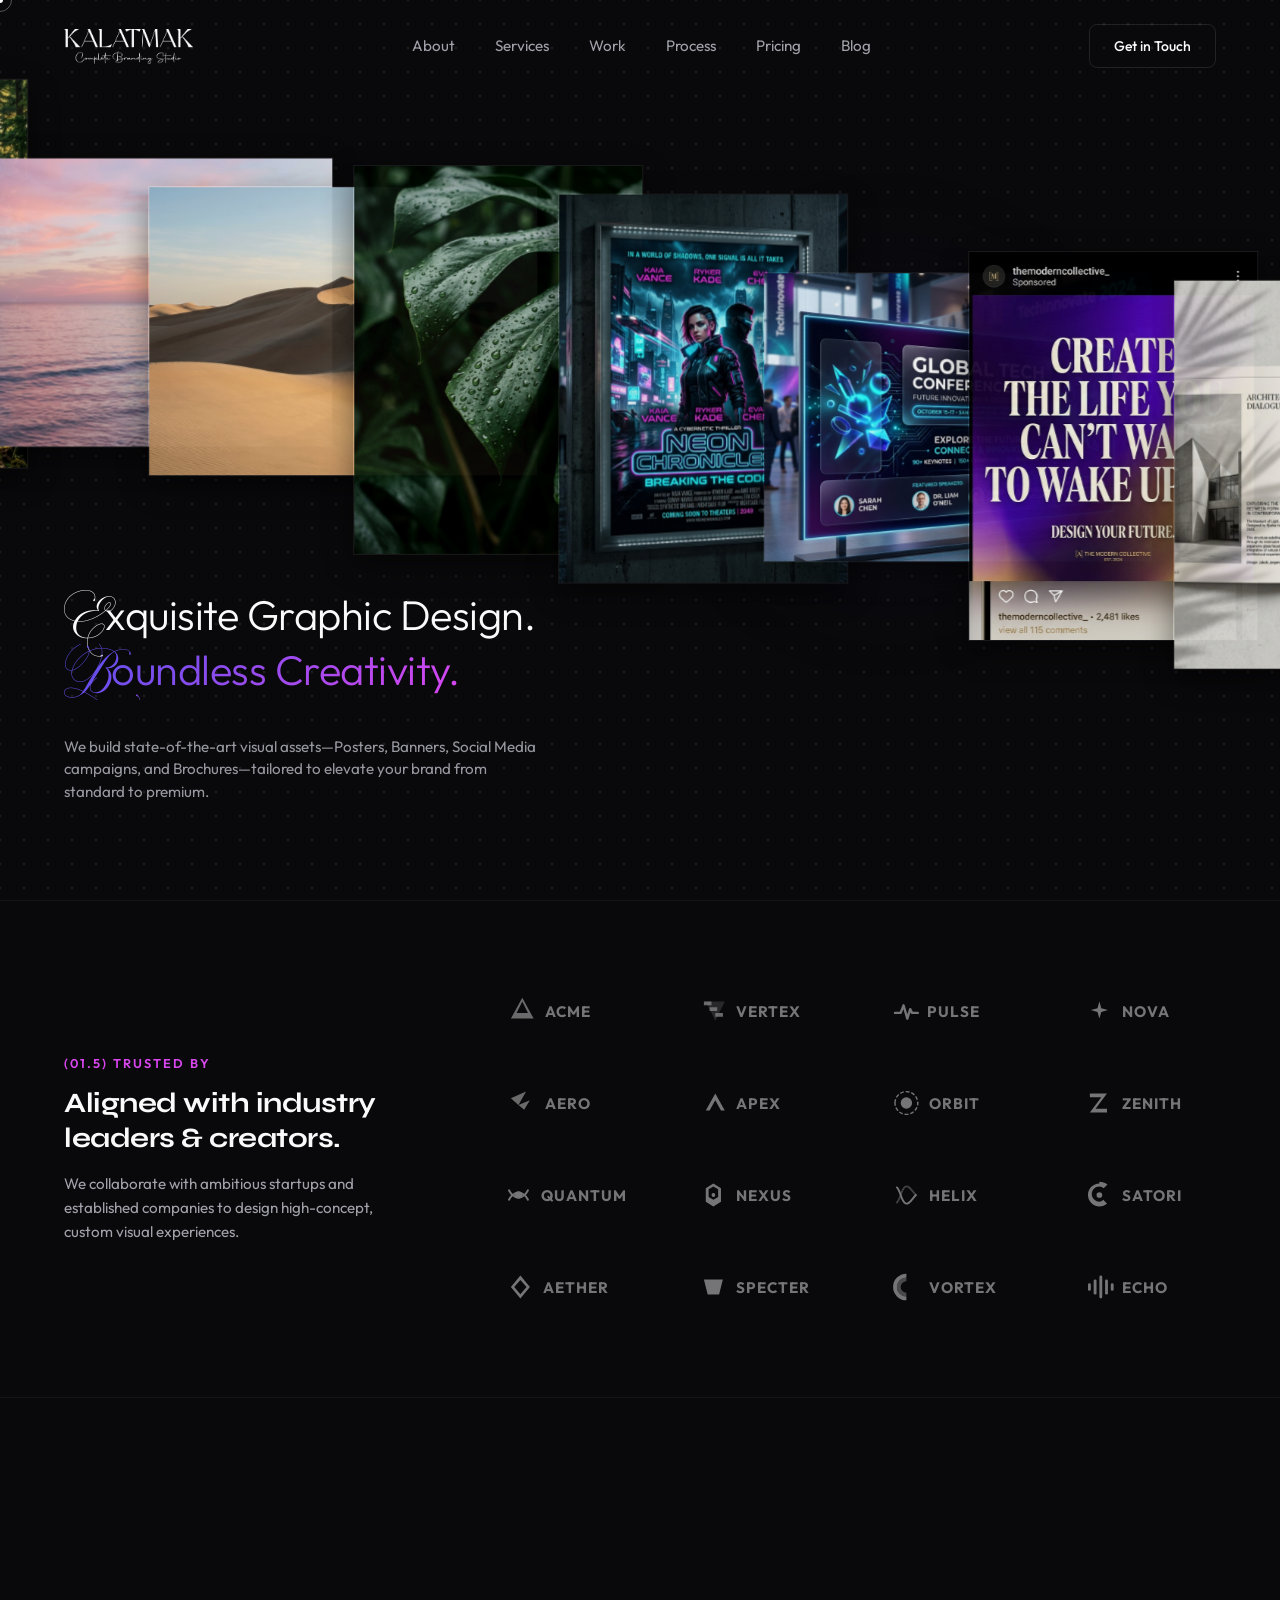
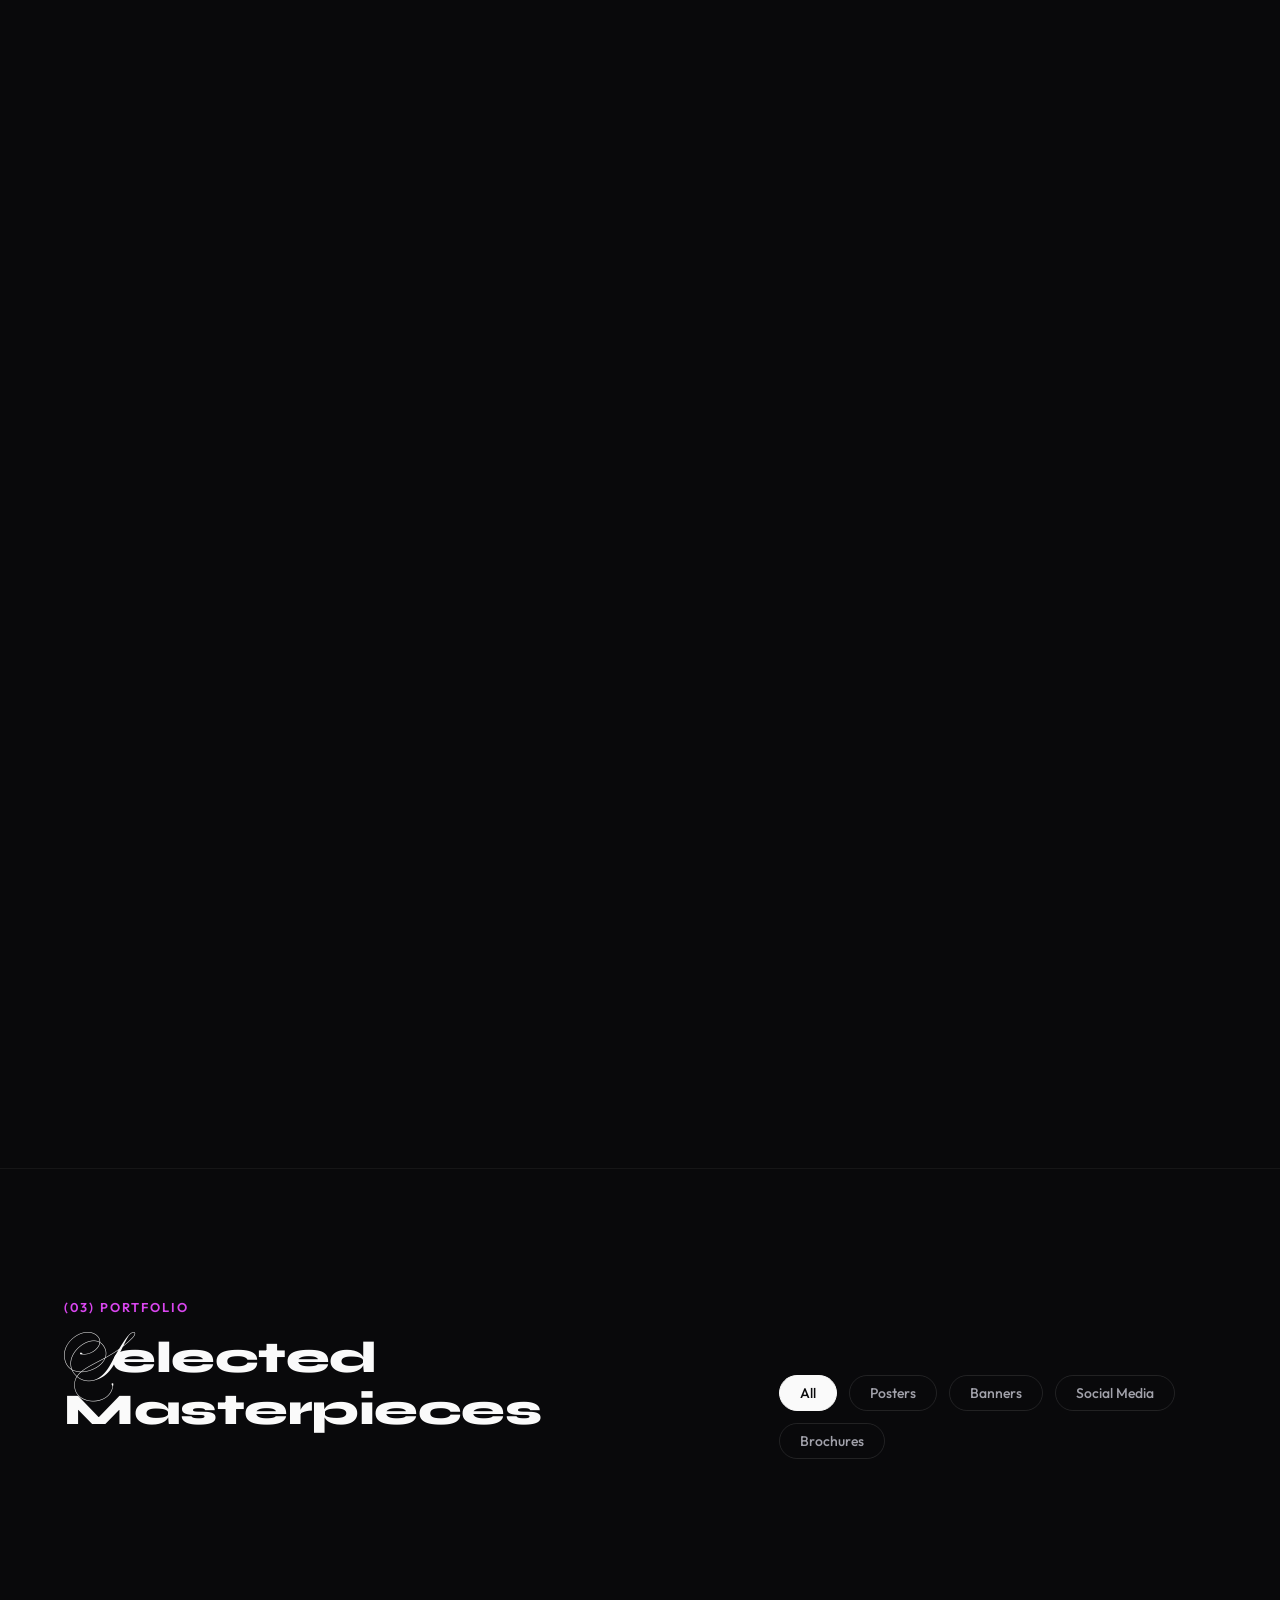
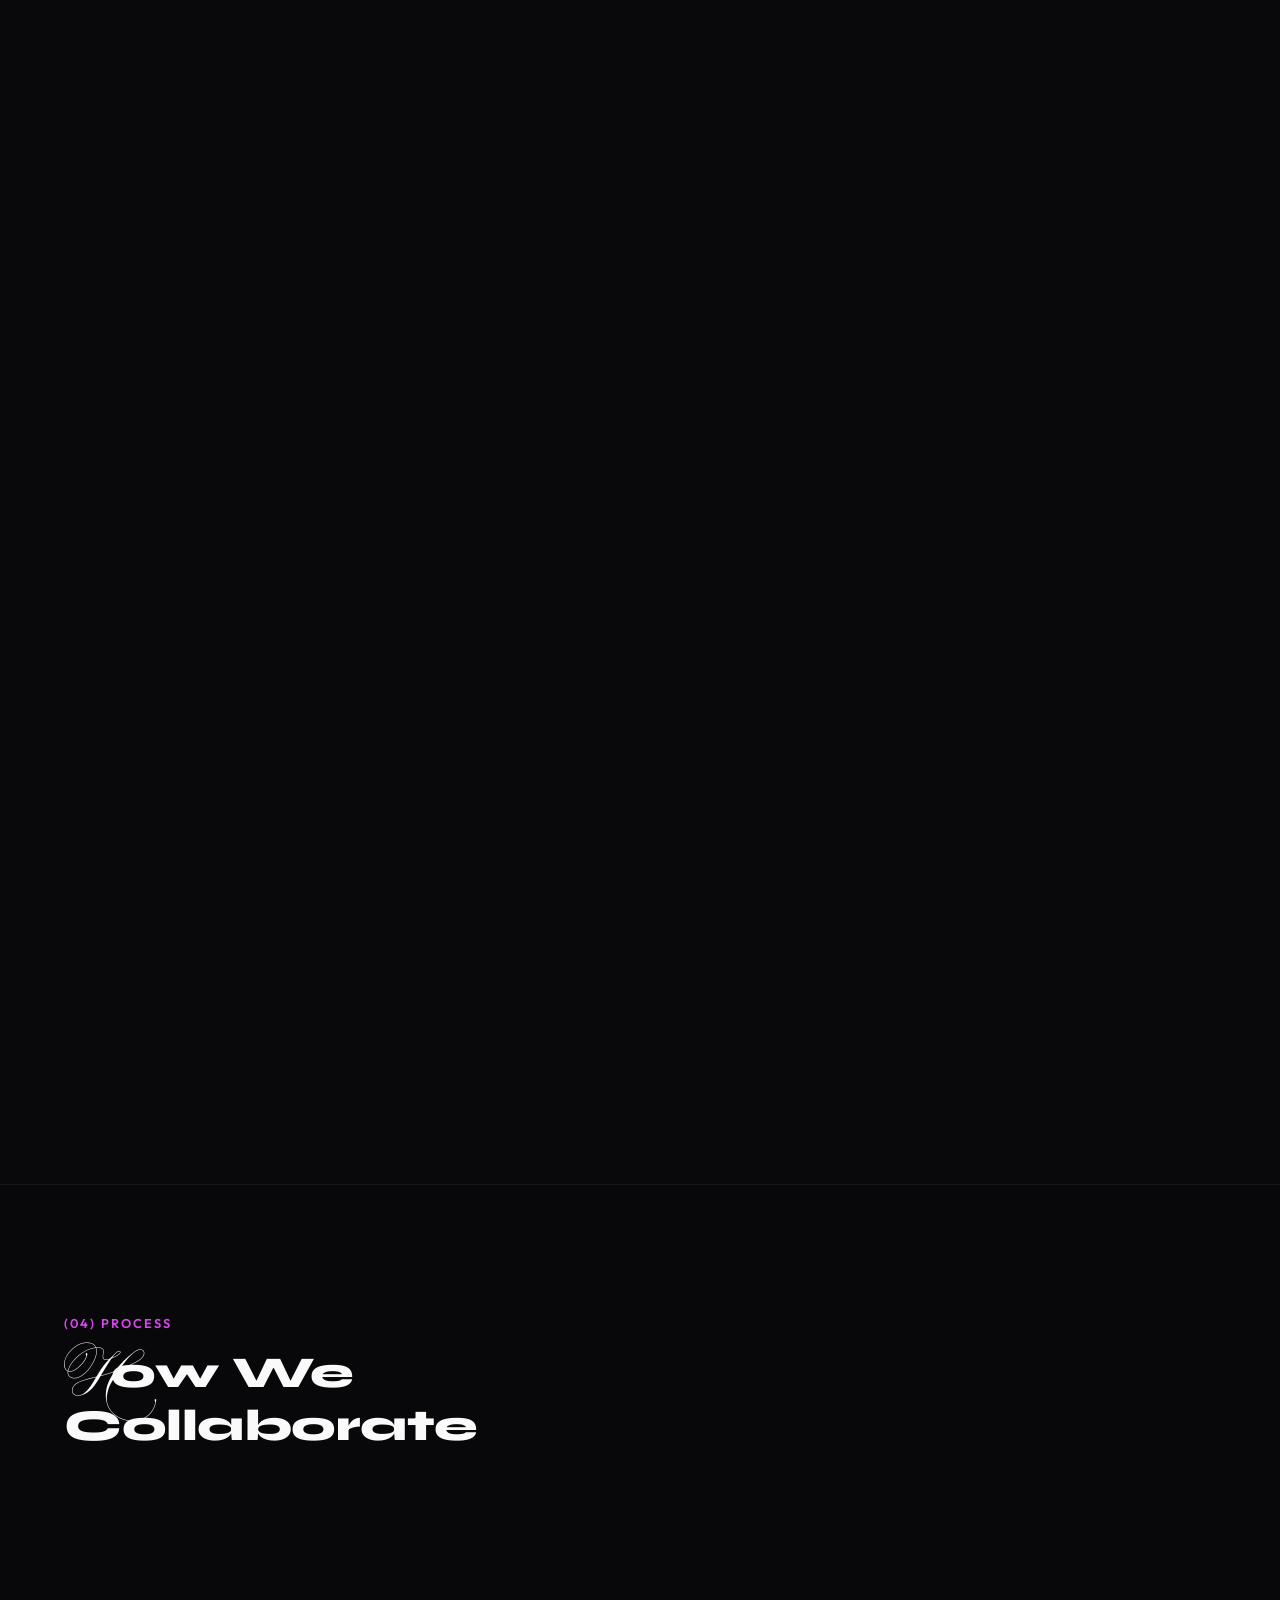
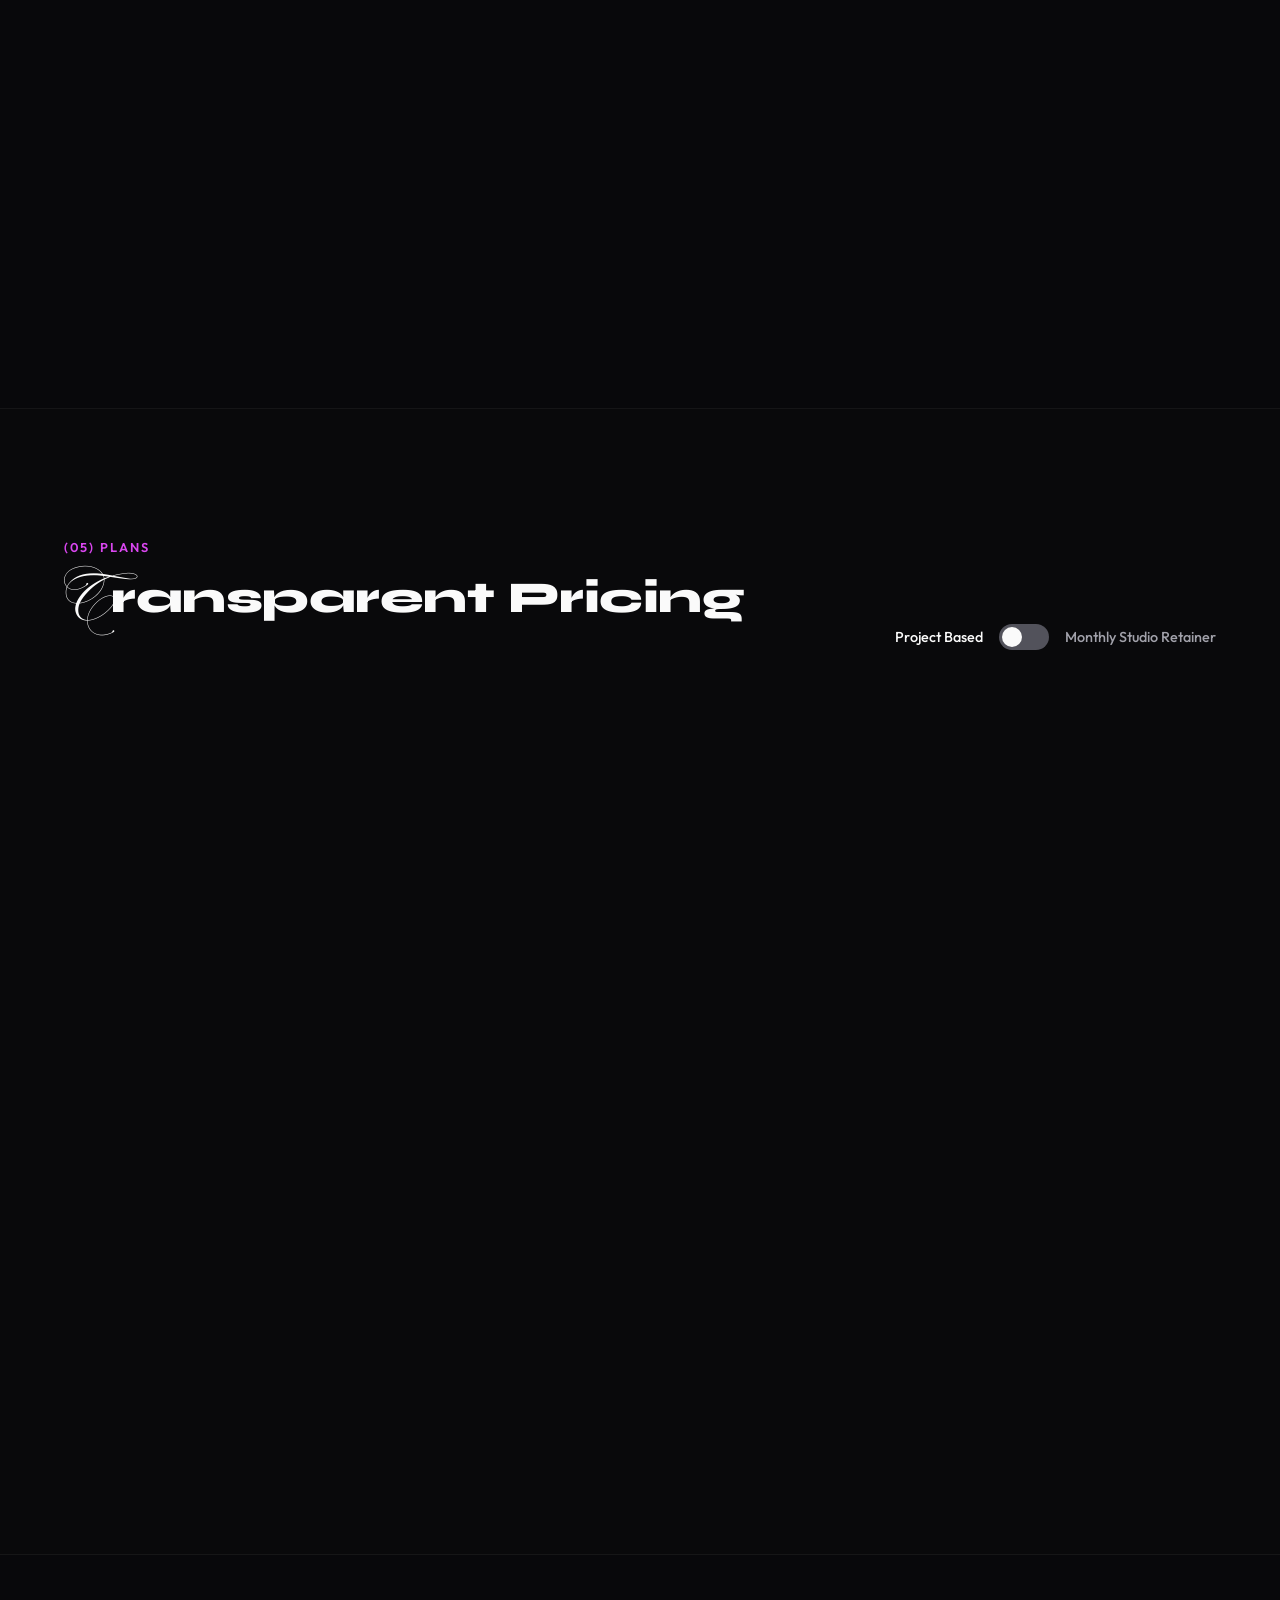
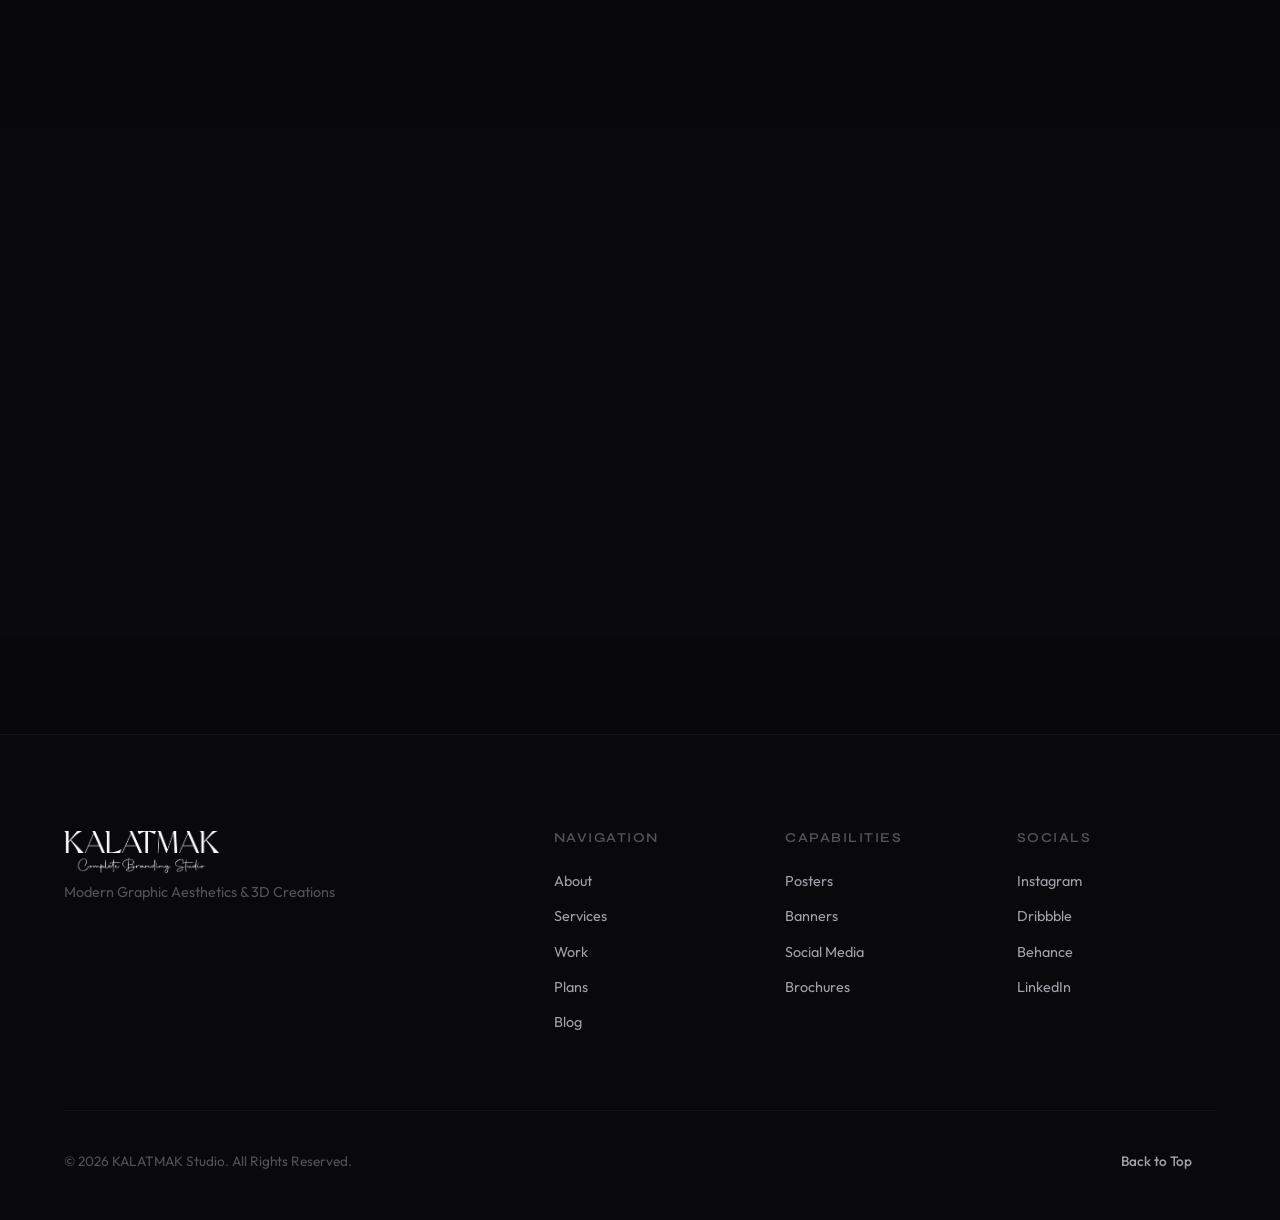
==== commit c487843e: "Blog-page Add" ====
--- a/index.html
+++ b/index.html
@@ -66,6 +66,7 @@
         <a href="#work" class="nav-link">Work</a>
         <a href="#process" class="nav-link">Process</a>
         <a href="#pricing" class="nav-link">Pricing</a>
+        <a href="blog.html" class="nav-link">Blog</a>
         <a href="#contact" class="nav-link nav-mobile-only">Get in Touch</a>
       </nav>
       <div class="nav-right">
@@ -1023,6 +1024,7 @@
                 <a href="#services">Services</a>
                 <a href="#work">Work</a>
                 <a href="#pricing">Plans</a>
+                <a href="blog.html">Blog</a>
               </div>
               <div class="footer-col">
                 <h4>Capabilities</h4>
--- a/css/style.css
+++ b/css/style.css
@@ -319,8 +319,9 @@
 
 .navbar.scrolled {
   padding: 1rem 0;
-  background-color: rgba(9, 9, 11, 0.7);
-  backdrop-filter: blur(20px);
+  background-color: rgba(9, 9, 11, 0.15);
+  backdrop-filter: blur(12px);
+  -webkit-backdrop-filter: blur(12px);
   border-bottom: 1px solid rgba(255, 255, 255, 0.05);
 }
 
@@ -2101,4 +2102,393 @@
     width: 40px;
     height: 40px;
   }
+}
+
+/* ==========================================================================
+   EDITORIAL JOURNAL & BLOG LAYOUT SYSTEM
+   ========================================================================== */
+.blog-hero {
+  padding: 10rem 0 5rem;
+  text-align: center;
+  position: relative;
+  z-index: 5;
+}
+
+.blog-hero .sparkle-icon {
+  width: 24px;
+  height: 24px;
+  color: var(--accent-magenta);
+  margin-bottom: 1.5rem;
+  animation: pulse 2s infinite;
+}
+
+.blog-hero-title {
+  font-family: 'Cormorant Garamond', serif;
+  font-size: 4rem;
+  font-style: italic;
+  font-weight: 400;
+  line-height: 1.1;
+  color: var(--text-primary);
+  margin-bottom: 1.5rem;
+}
+
+@media(max-width: 767px) {
+  .blog-hero-title {
+    font-size: 2.8rem;
+  }
+}
+
+.blog-hero-desc {
+  font-size: 1.15rem;
+  color: var(--text-secondary);
+  max-width: 600px;
+  margin: 0 auto;
+}
+
+.blog-section {
+  padding: 3rem 0 8rem;
+  position: relative;
+  z-index: 5;
+}
+
+.blog-grid {
+  display: grid;
+  grid-template-columns: 1fr;
+  gap: 3rem;
+}
+
+@media(min-width: 768px) {
+  .blog-grid {
+    grid-template-columns: repeat(2, 1fr);
+  }
+}
+
+.blog-card {
+  background-color: var(--bg-secondary);
+  border: 1px solid rgba(255, 255, 255, 0.05);
+  border-radius: var(--border-radius-md);
+  overflow: hidden;
+  display: flex;
+  flex-direction: column;
+  height: 100%;
+  cursor: pointer;
+  transition: transform 0.4s cubic-bezier(0.25, 0.8, 0.25, 1), box-shadow 0.4s, border-color 0.4s;
+}
+
+.blog-card:hover {
+  transform: translateY(-8px);
+  box-shadow: 0 15px 35px var(--accent-glow);
+  border-color: var(--accent-border-glow);
+}
+
+.blog-card-img-wrap {
+  width: 100%;
+  padding-top: 56.25%; /* 16:9 ratio */
+  position: relative;
+  overflow: hidden;
+}
+
+.blog-card-img {
+  position: absolute;
+  top: 0;
+  left: 0;
+  width: 100%;
+  height: 100%;
+  object-fit: cover;
+  transition: transform 0.6s cubic-bezier(0.25, 0.8, 0.25, 1);
+}
+
+.blog-card:hover .blog-card-img {
+  transform: scale(1.05);
+}
+
+.blog-card-content {
+  padding: 2.5rem;
+  display: flex;
+  flex-direction: column;
+  flex-grow: 1;
+}
+
+.blog-card-meta {
+  display: flex;
+  align-items: center;
+  gap: 1rem;
+  margin-bottom: 1.25rem;
+  font-size: 0.85rem;
+  color: var(--text-secondary);
+}
+
+.blog-card-tag {
+  color: var(--accent-magenta);
+  font-weight: 600;
+  text-transform: uppercase;
+  letter-spacing: 1px;
+}
+
+.blog-card-title {
+  font-family: 'Cormorant Garamond', serif;
+  font-size: 2.2rem;
+  font-style: italic;
+  font-weight: 400;
+  line-height: 1.25;
+  color: var(--text-primary);
+  margin-bottom: 1rem;
+}
+
+.blog-card-excerpt {
+  color: var(--text-secondary);
+  font-size: 0.95rem;
+  line-height: 1.6;
+  margin-bottom: 2rem;
+  flex-grow: 1;
+}
+
+.blog-card-link {
+  display: inline-flex;
+  align-items: center;
+  gap: 0.5rem;
+  color: var(--text-primary);
+  font-size: 0.9rem;
+  font-weight: 600;
+  text-transform: uppercase;
+  letter-spacing: 1px;
+  margin-top: auto;
+}
+
+.blog-card-link i {
+  width: 16px;
+  height: 16px;
+  color: var(--accent-magenta);
+  transition: transform 0.3s;
+}
+
+.blog-card:hover .blog-card-link i {
+  transform: translateX(5px);
+}
+
+/* --- Editorial Blog Reading Modal --- */
+.blog-modal {
+  position: fixed;
+  inset: 0;
+  background-color: rgba(9, 9, 11, 0.96);
+  backdrop-filter: blur(25px);
+  z-index: 10000;
+  display: none;
+  opacity: 0;
+  overflow-y: auto;
+  -webkit-overflow-scrolling: touch;
+}
+
+.blog-modal-close {
+  position: fixed;
+  top: 2rem;
+  right: 2rem;
+  width: 50px;
+  height: 50px;
+  background-color: rgba(255, 255, 255, 0.03);
+  border: 1px solid rgba(255, 255, 255, 0.08);
+  color: var(--text-primary);
+  border-radius: 50%;
+  display: flex;
+  justify-content: center;
+  align-items: center;
+  cursor: pointer;
+  z-index: 10005;
+  transition: background-color 0.3s, border-color 0.3s, transform 0.3s;
+}
+
+.blog-modal-close:hover {
+  background-color: var(--accent-magenta);
+  border-color: var(--accent-magenta);
+  color: #fff;
+  transform: scale(1.1);
+}
+
+.blog-modal-close i {
+  width: 20px;
+  height: 20px;
+}
+
+.blog-modal-container {
+  width: 90%;
+  max-width: 1200px;
+  margin: 6rem auto 10rem;
+  color: var(--text-primary);
+}
+
+/* Two Column Layout */
+.blog-layout {
+  display: grid;
+  grid-template-columns: 1fr;
+  gap: 4rem;
+  margin-top: 4rem;
+}
+
+@media(min-width: 992px) {
+  .blog-layout {
+    grid-template-columns: 6.5fr 3.5fr;
+  }
+}
+
+/* Article Left Side Column */
+.blog-article-body {
+  font-size: 1.1rem;
+  line-height: 1.8;
+  color: var(--text-secondary);
+}
+
+.blog-article-body h2 {
+  font-family: 'Cormorant Garamond', serif;
+  font-size: 2.5rem;
+  font-style: italic;
+  font-weight: 400;
+  color: var(--text-primary);
+  margin: 3.5rem 0 1.5rem;
+  line-height: 1.2;
+}
+
+.blog-article-body p {
+  margin-bottom: 2rem;
+}
+
+.blog-article-body p strong {
+  color: var(--text-primary);
+}
+
+.blog-article-img {
+  width: 100%;
+  border-radius: var(--border-radius-sm);
+  border: 1px solid rgba(255, 255, 255, 0.05);
+  margin: 3rem 0;
+  box-shadow: 0 10px 30px rgba(0, 0, 0, 0.5);
+}
+
+.blog-pullquote {
+  font-family: 'Cormorant Garamond', serif;
+  font-size: 2.2rem;
+  font-style: italic;
+  line-height: 1.35;
+  color: var(--text-primary);
+  border-left: 3px solid var(--accent-magenta);
+  padding-left: 2rem;
+  margin: 3.5rem 0;
+}
+
+/* Article Header Area inside modal */
+.blog-article-header {
+  margin-bottom: 4rem;
+  border-bottom: 1px solid rgba(255, 255, 255, 0.05);
+  padding-bottom: 3rem;
+}
+
+.blog-article-header .sparkle-icon {
+  width: 20px;
+  height: 20px;
+  color: var(--accent-magenta);
+  margin-bottom: 1.5rem;
+}
+
+.blog-article-headline {
+  font-family: 'Cormorant Garamond', serif;
+  font-size: 3.8rem;
+  font-style: italic;
+  font-weight: 400;
+  line-height: 1.15;
+  color: var(--text-primary);
+  margin-bottom: 2rem;
+}
+
+@media(max-width: 767px) {
+  .blog-article-headline {
+    font-size: 2.5rem;
+  }
+}
+
+.blog-article-intro {
+  font-size: 1.25rem;
+  line-height: 1.6;
+  color: var(--text-primary);
+  opacity: 0.9;
+  margin-bottom: 2rem;
+}
+
+/* Article Sidebar Column (Right) */
+.blog-sidebar {
+  position: relative;
+}
+
+@media(min-width: 992px) {
+  .blog-sidebar-sticky {
+    position: sticky;
+    top: 6rem;
+  }
+}
+
+.blog-widget {
+  background-color: var(--bg-secondary);
+  border: 1px solid rgba(255, 255, 255, 0.05);
+  border-radius: var(--border-radius-md);
+  padding: 2.5rem;
+  margin-bottom: 2.5rem;
+}
+
+.blog-widget-title {
+  font-size: 0.85rem;
+  text-transform: uppercase;
+  letter-spacing: 1.5px;
+  color: var(--text-muted);
+  margin-bottom: 1.5rem;
+  border-bottom: 1px solid rgba(255, 255, 255, 0.05);
+  padding-bottom: 0.75rem;
+}
+
+/* Table of Contents Styling */
+.toc-list {
+  display: flex;
+  flex-direction: column;
+  gap: 1rem;
+}
+
+.toc-item {
+  color: var(--text-secondary);
+  text-decoration: none;
+  font-size: 0.95rem;
+  transition: color 0.2s, padding-left 0.2s;
+  cursor: pointer;
+}
+
+.toc-item:hover {
+  color: var(--accent-magenta);
+  padding-left: 5px;
+}
+
+/* Participant Profile Cards styling */
+.participant-card {
+  display: flex;
+  align-items: center;
+  gap: 1.25rem;
+  margin-bottom: 1.25rem;
+}
+
+.participant-card:last-child {
+  margin-bottom: 0;
+}
+
+.participant-avatar {
+  width: 48px;
+  height: 48px;
+  border-radius: 50%;
+  object-fit: cover;
+  border: 2px solid rgba(255, 255, 255, 0.1);
+}
+
+.participant-info h5 {
+  font-size: 1rem;
+  color: var(--text-primary);
+  margin-bottom: 0.15rem;
+}
+
+.participant-info p {
+  font-size: 0.8rem;
+  color: var(--text-muted);
 }
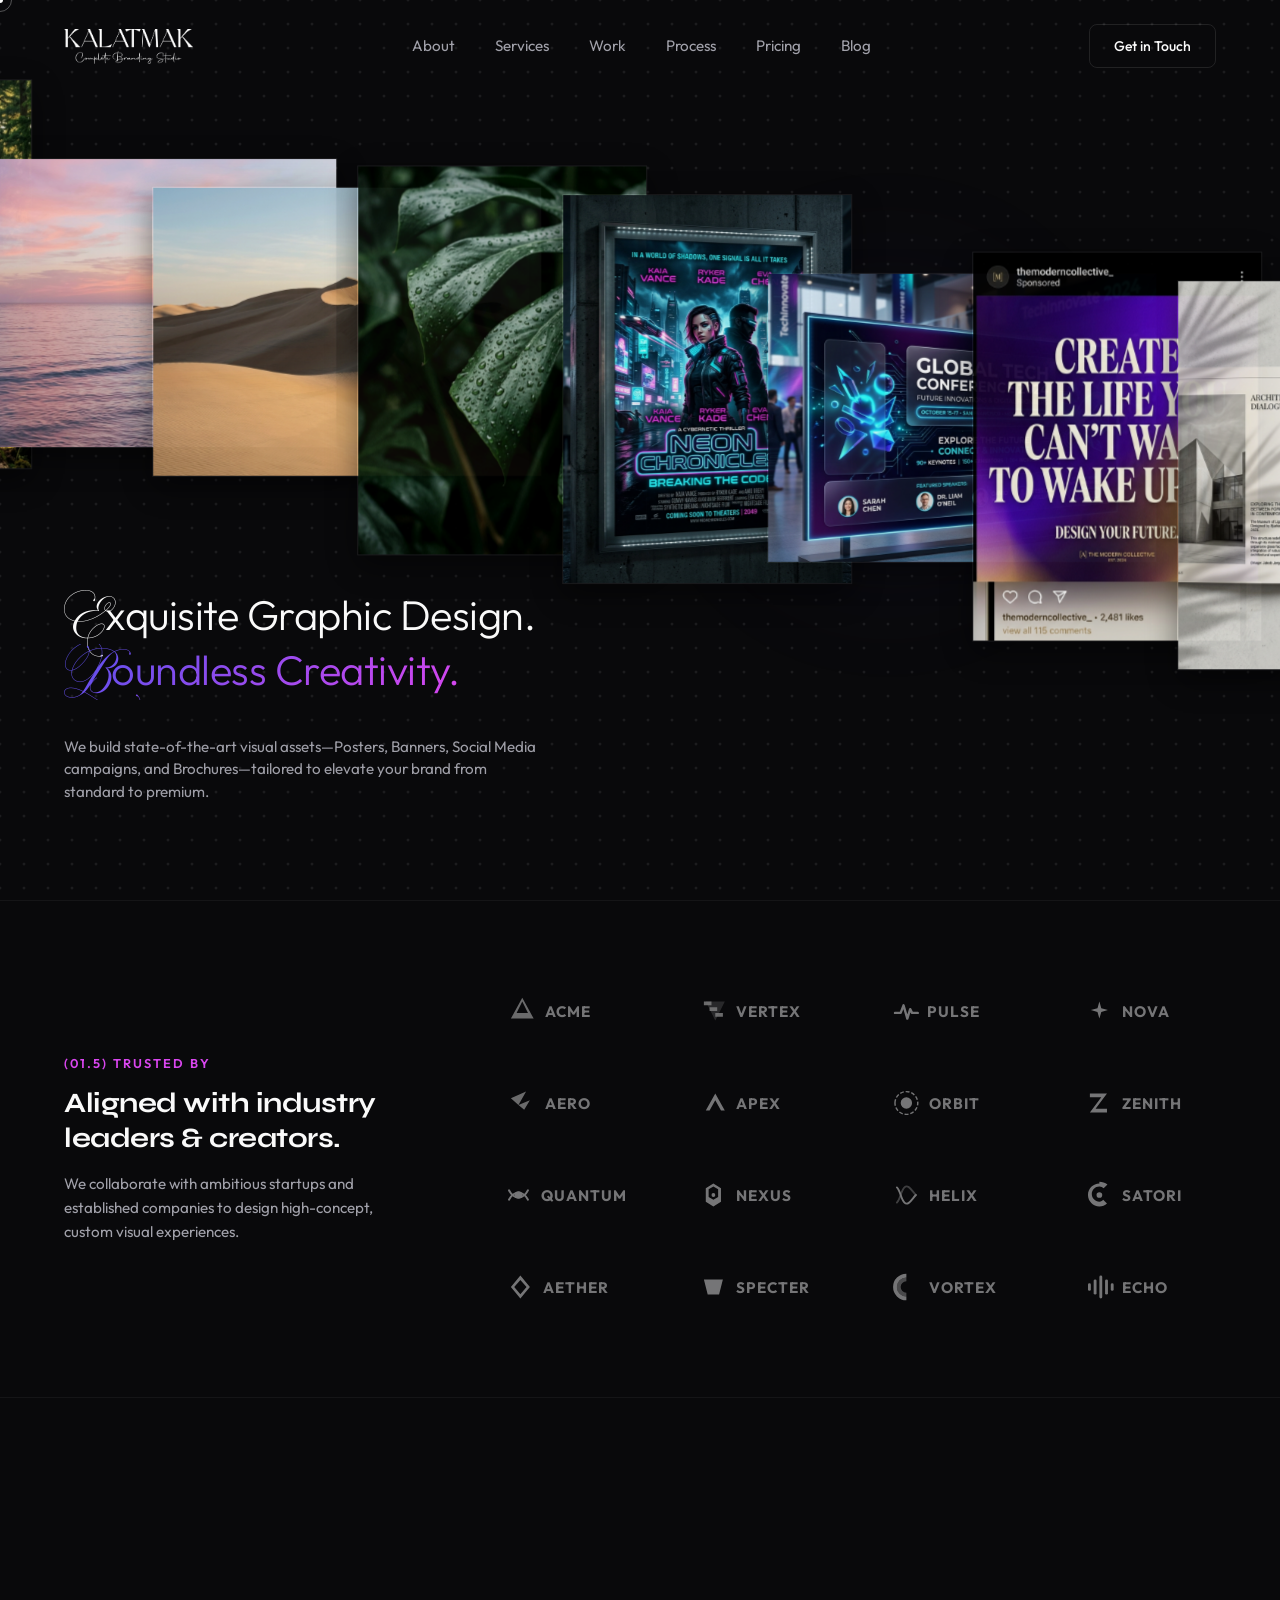
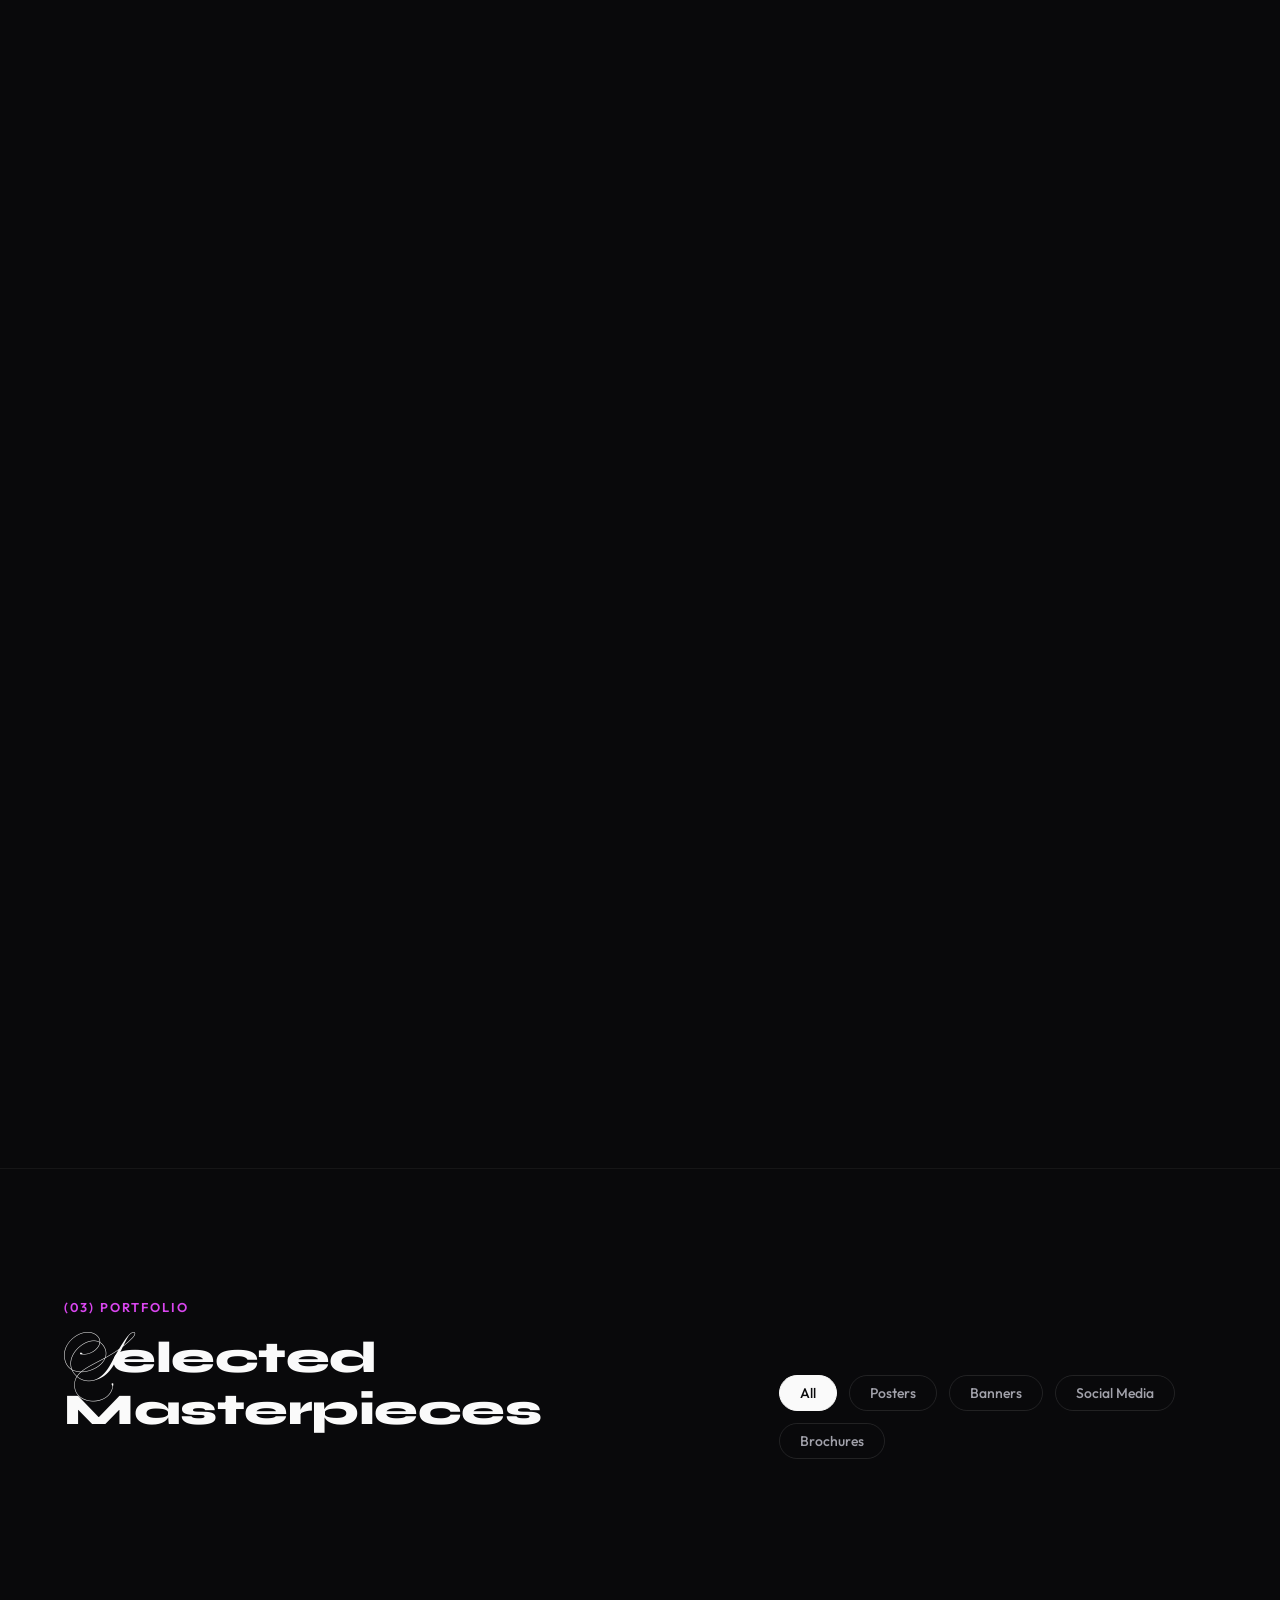
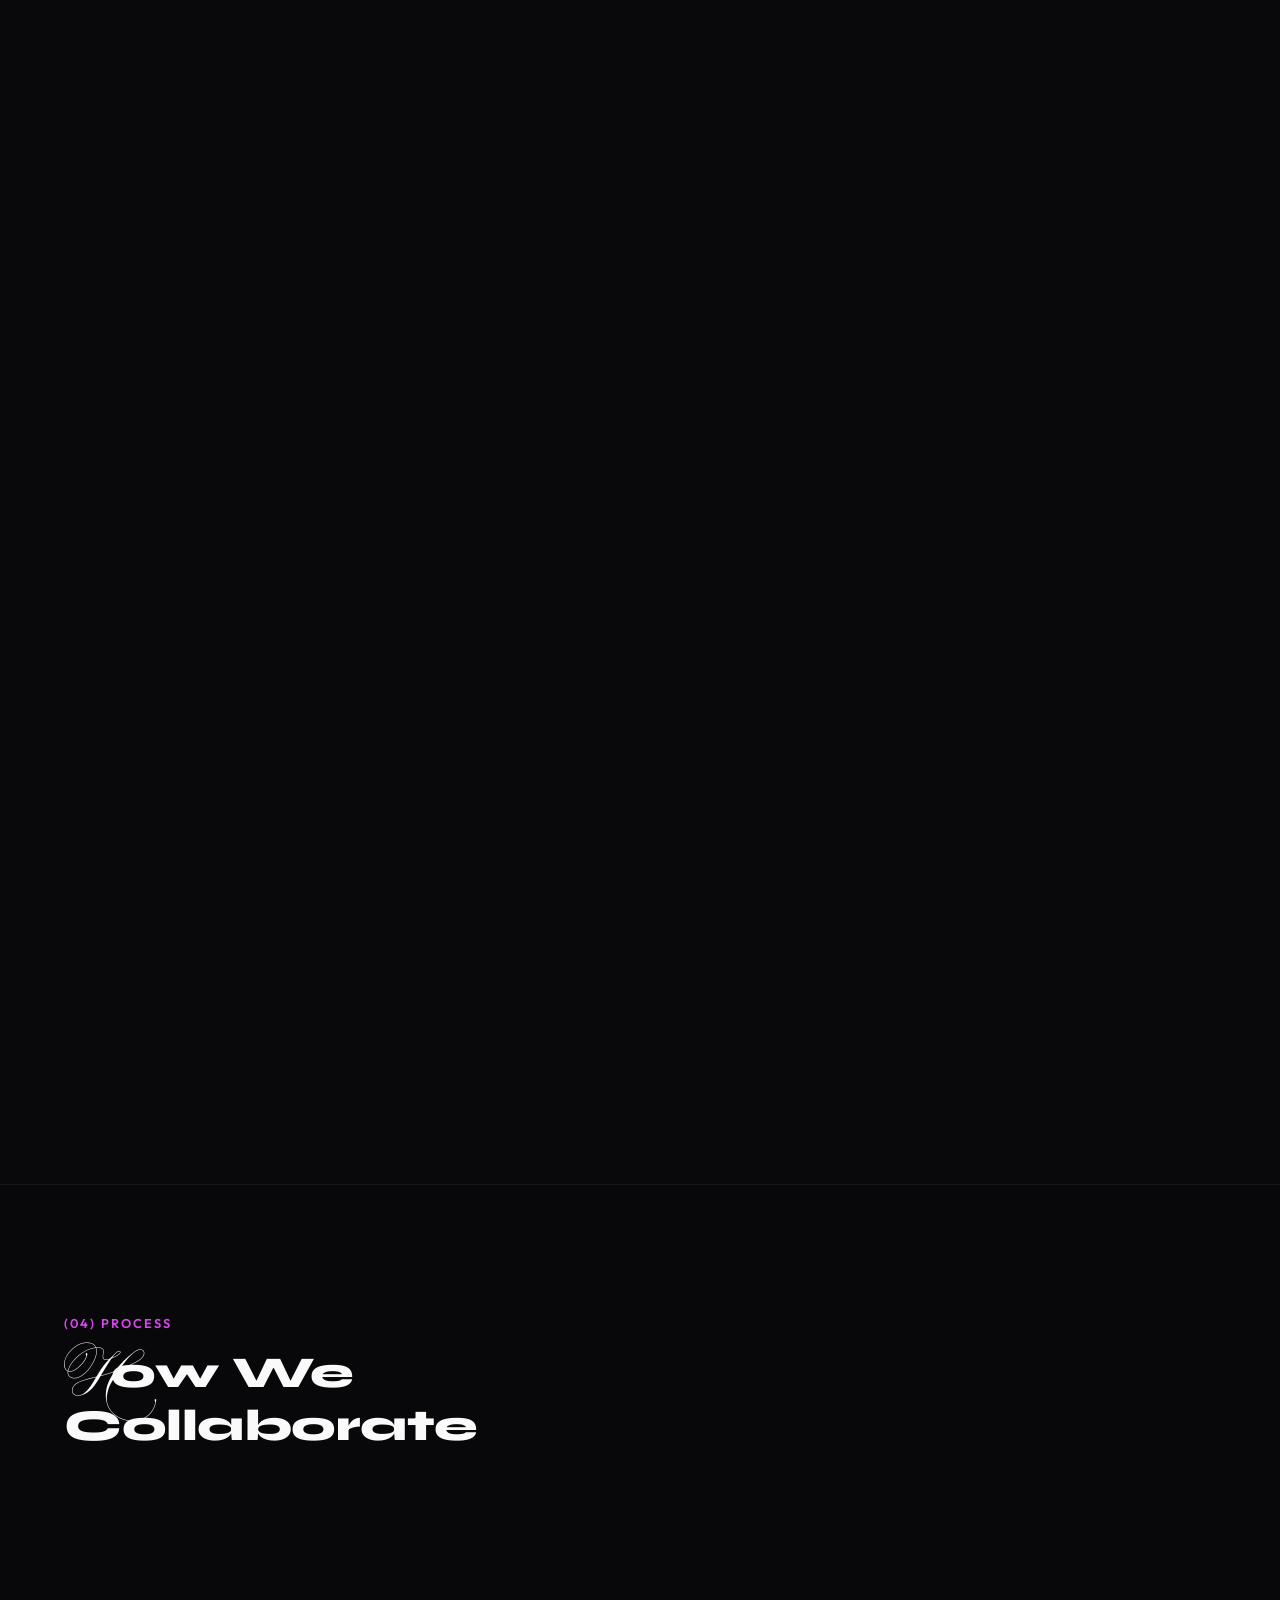
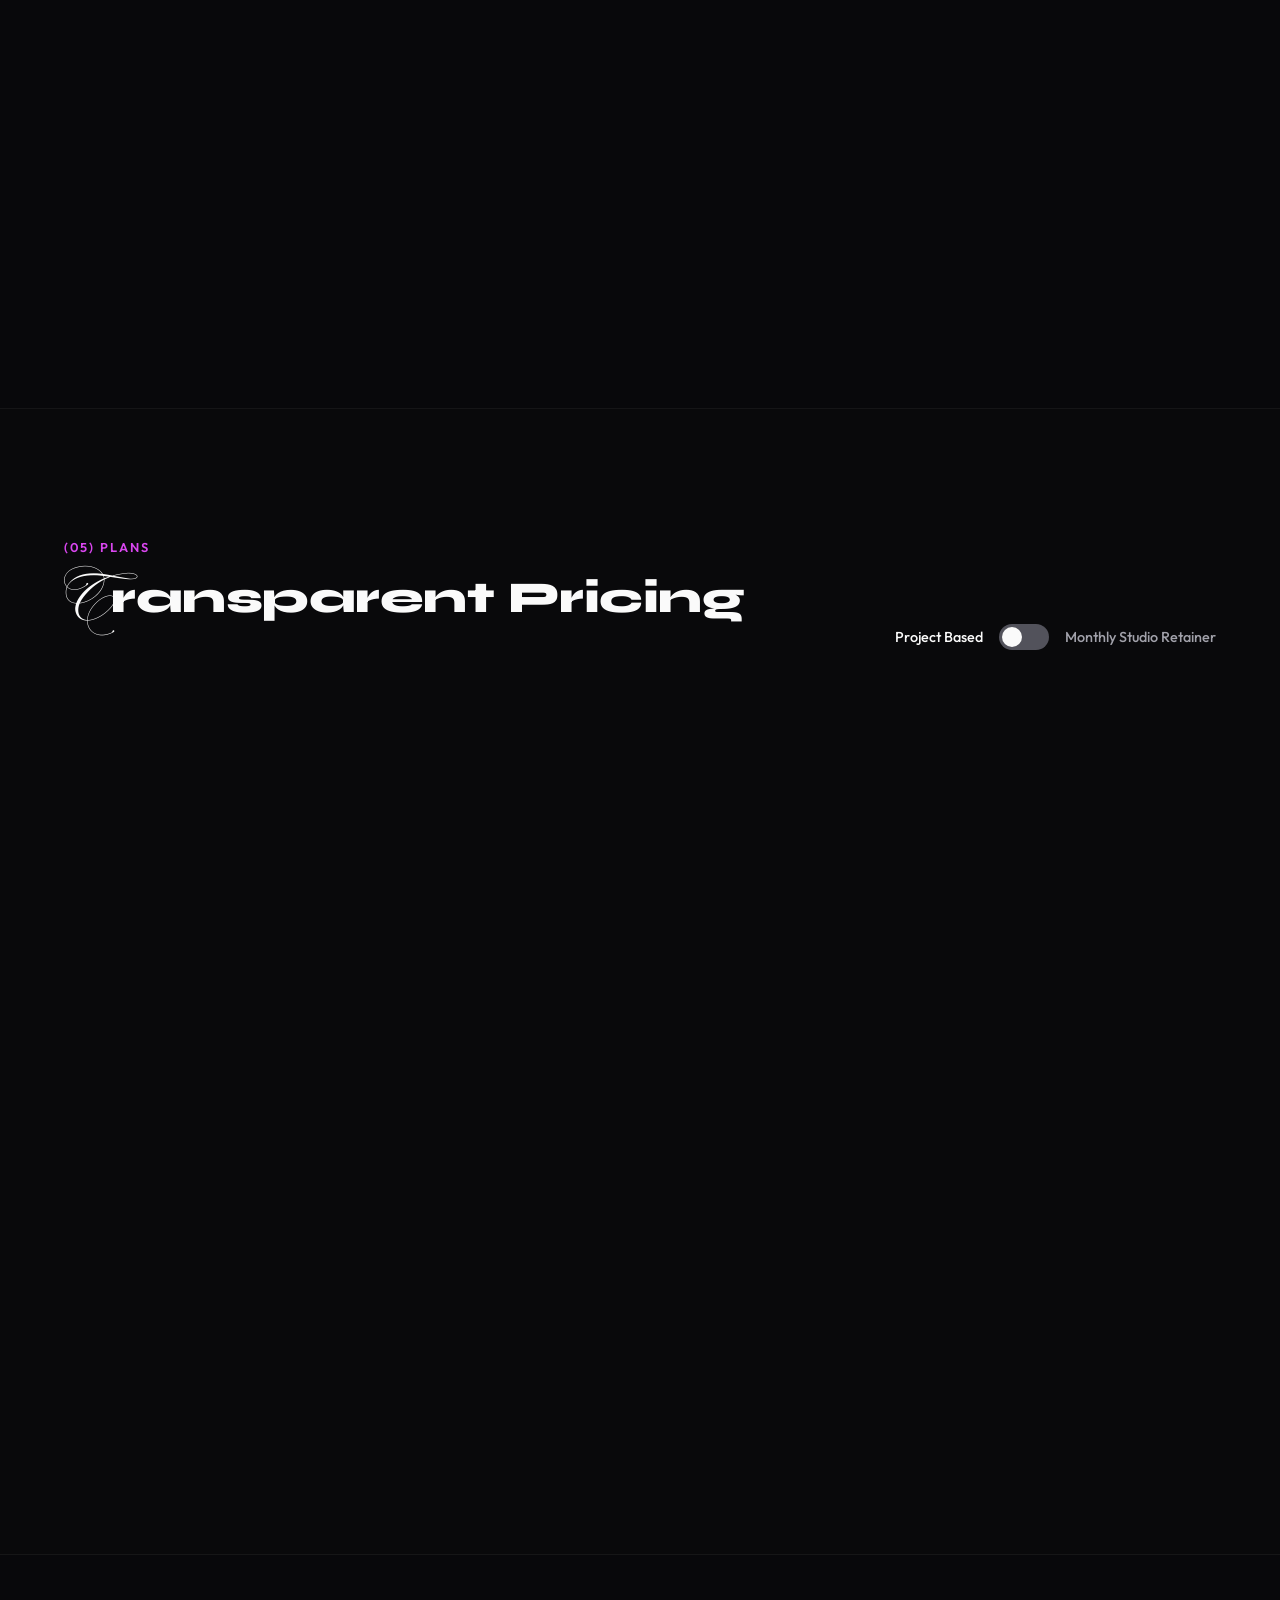
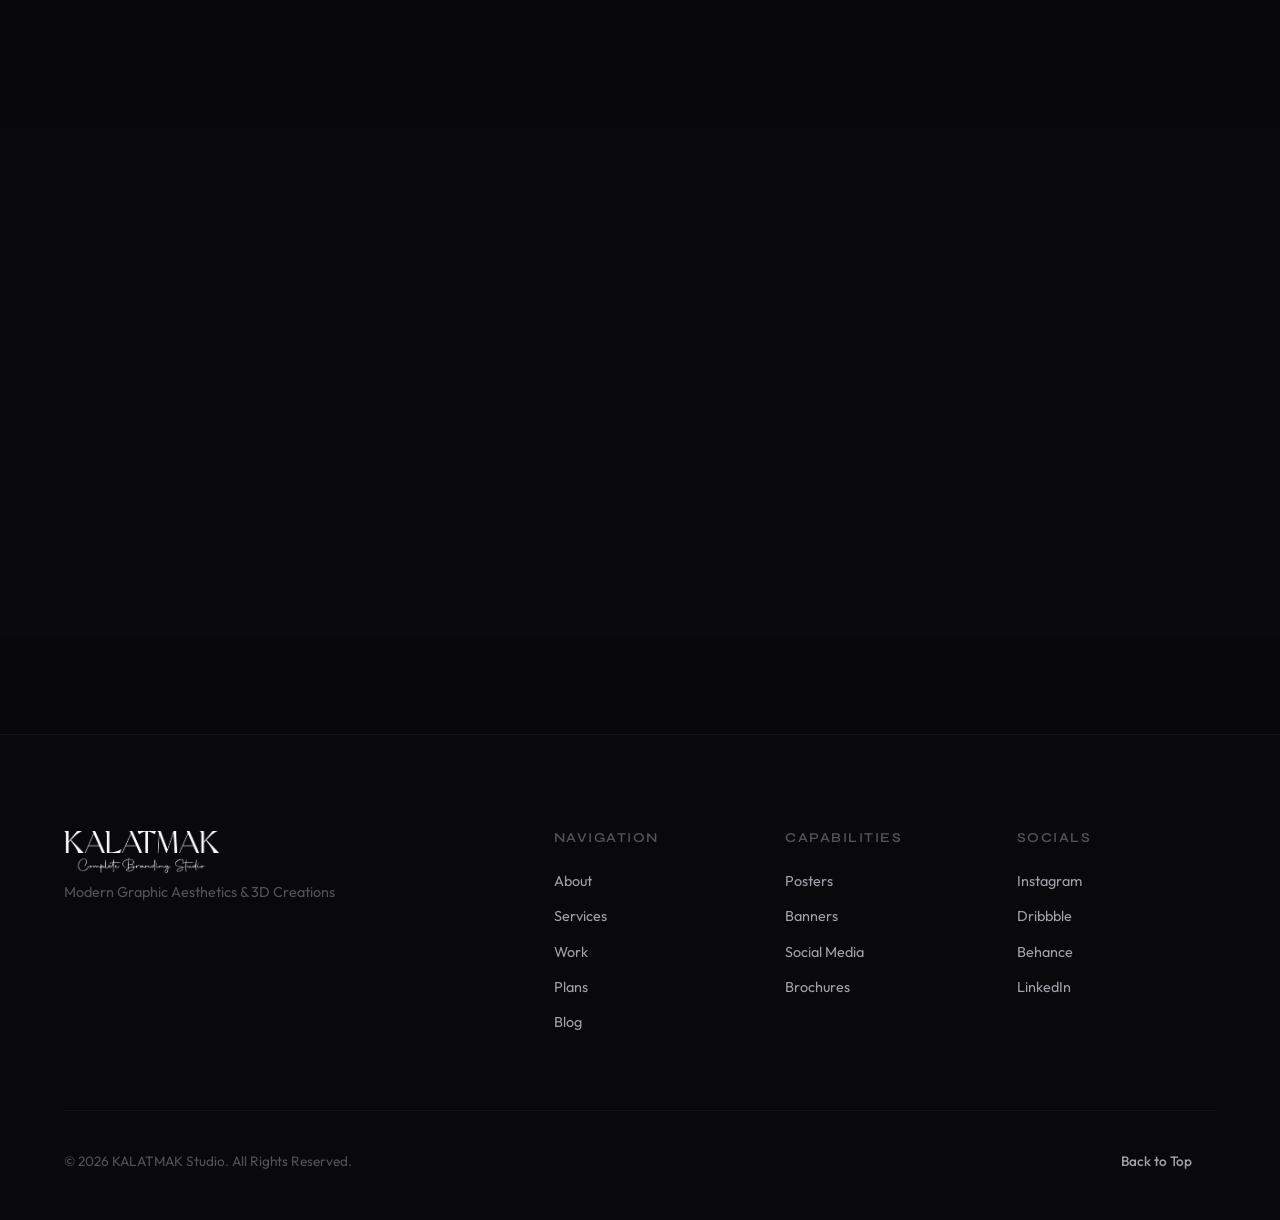
==== commit 180d1f6b: "Checking" ====
--- a/index.html
+++ b/index.html
@@ -67,7 +67,7 @@
         <a href="#process" class="nav-link">Process</a>
         <a href="#pricing" class="nav-link">Pricing</a>
         <a href="blog.html" class="nav-link">Blog</a>
-        <a href="#contact" class="nav-link nav-mobile-only">Get in Touch</a>
+        <a href="#contact" class="nav-link nav-mobile-only">Get in Touch Kalatmak</a>
       </nav>
       <div class="nav-right">
         <div class="nav-actions">
